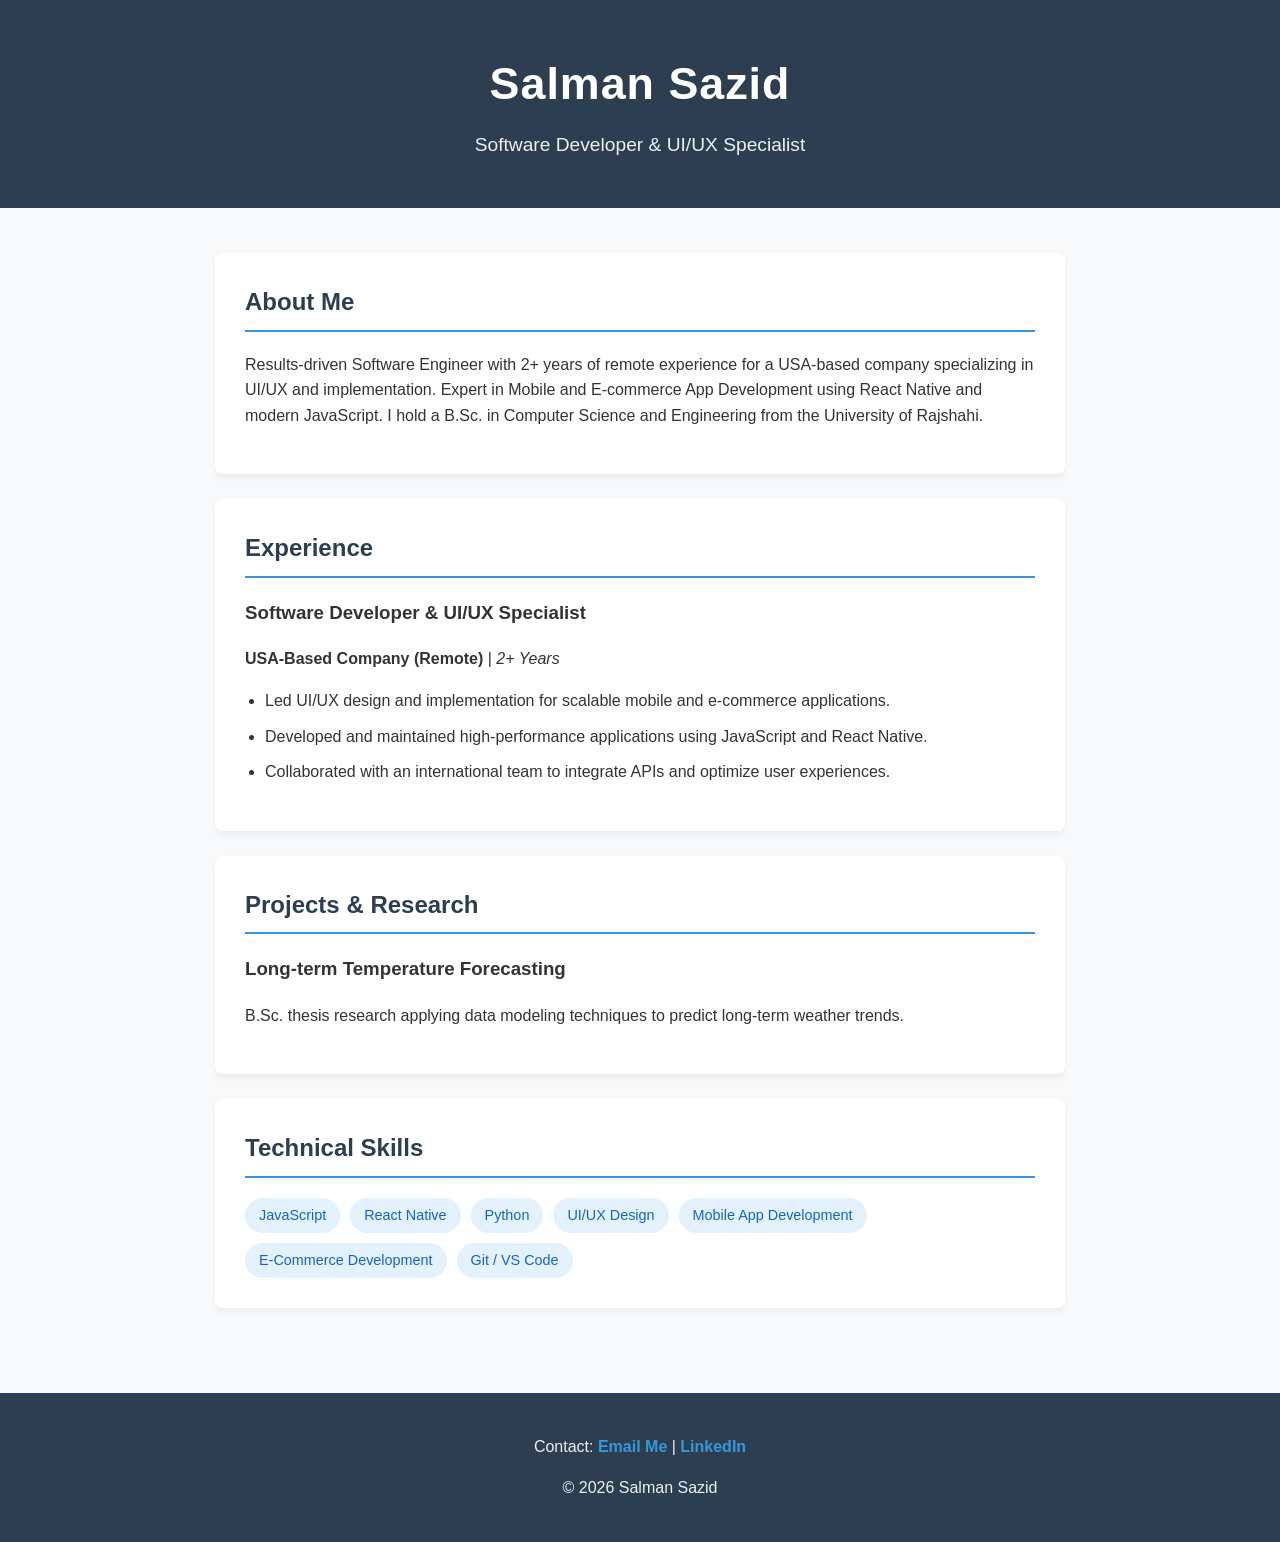
==== index.html @ 318cf379 "Create portfolio webpage for Salman Sazid This file serves as a portfolio webpage for Salman Sazid, " ====
<!DOCTYPE html>
<html lang="en">
<head>
    <meta charset="UTF-8">
    <meta name="viewport" content="width=device-width, initial-scale=1.0">
    <title>Salman Sazid | Portfolio</title>
    <style>
        body { font-family: 'Segoe UI', Tahoma, Geneva, Verdana, sans-serif; line-height: 1.6; margin: 0; padding: 0; color: #333; background-color: #f8f9fa; }
        header { background: #2c3e50; color: #ffffff; padding: 3rem 1rem; text-align: center; }
        header h1 { margin: 0; font-size: 2.8rem; letter-spacing: 1px; }
        header p { margin: 10px 0 0; font-size: 1.2rem; font-weight: 300; color: #ecf0f1; }
        .container { max-width: 850px; margin: auto; padding: 20px; }
        section { background: #ffffff; margin: 25px 0; padding: 30px; border-radius: 8px; box-shadow: 0 4px 6px rgba(0,0,0,0.05); }
        h2 { border-bottom: 2px solid #3498db; padding-bottom: 8px; color: #2c3e50; font-size: 1.5rem; margin-top: 0; }
        .skills { display: flex; flex-wrap: wrap; gap: 10px; margin-top: 15px; }
        .skill-tag { background: #e3f2fd; color: #1565c0; padding: 6px 14px; border-radius: 20px; font-size: 0.9rem; font-weight: 500; }
        ul { padding-left: 20px; }
        li { margin-bottom: 10px; }
        footer { text-align: center; padding: 25px; background: #2c3e50; color: #ecf0f1; margin-top: 40px; }
        a { color: #3498db; text-decoration: none; font-weight: bold; }
        a:hover { text-decoration: underline; }
    </style>
</head>
<body>
    <header>
        <h1>Salman Sazid</h1>
        <p>Software Developer & UI/UX Specialist</p>
    </header>

    <div class="container">
        <section id="about">
            <h2>About Me</h2>
            <p>Results-driven Software Engineer with 2+ years of remote experience for a USA-based company specializing in UI/UX and implementation. Expert in Mobile and E-commerce App Development using React Native and modern JavaScript. I hold a B.Sc. in Computer Science and Engineering from the University of Rajshahi.</p>
        </section>

        <section id="experience">
            <h2>Experience</h2>
            <h3>Software Developer & UI/UX Specialist</h3>
            <p><strong>USA-Based Company (Remote)</strong> | <em>2+ Years</em></p>
            <ul>
                <li>Led UI/UX design and implementation for scalable mobile and e-commerce applications.</li>
                <li>Developed and maintained high-performance applications using JavaScript and React Native.</li>
                <li>Collaborated with an international team to integrate APIs and optimize user experiences.</li>
            </ul>
        </section>

        <section id="projects">
            <h2>Projects & Research</h2>
            <h3>Long-term Temperature Forecasting</h3>
            <p>B.Sc. thesis research applying data modeling techniques to predict long-term weather trends.</p>
        </section>

        <section id="skills">
            <h2>Technical Skills</h2>
            <div class="skills">
                <span class="skill-tag">JavaScript</span>
                <span class="skill-tag">React Native</span>
                <span class="skill-tag">Python</span>
                <span class="skill-tag">UI/UX Design</span>
                <span class="skill-tag">Mobile App Development</span>
                <span class="skill-tag">E-Commerce Development</span>
                <span class="skill-tag">Git / VS Code</span>
            </div>
        </section>
    </div>

    <footer>
        <p>Contact: <a href="mailto:your.email@example.com" style="color: #3498db;">Email Me</a> | <a href="YOUR_LINKEDIN_URL" target="_blank" style="color: #3498db;">LinkedIn</a></p>
        <p>&copy; 2026 Salman Sazid</p>
    </footer>
</body>
</html>
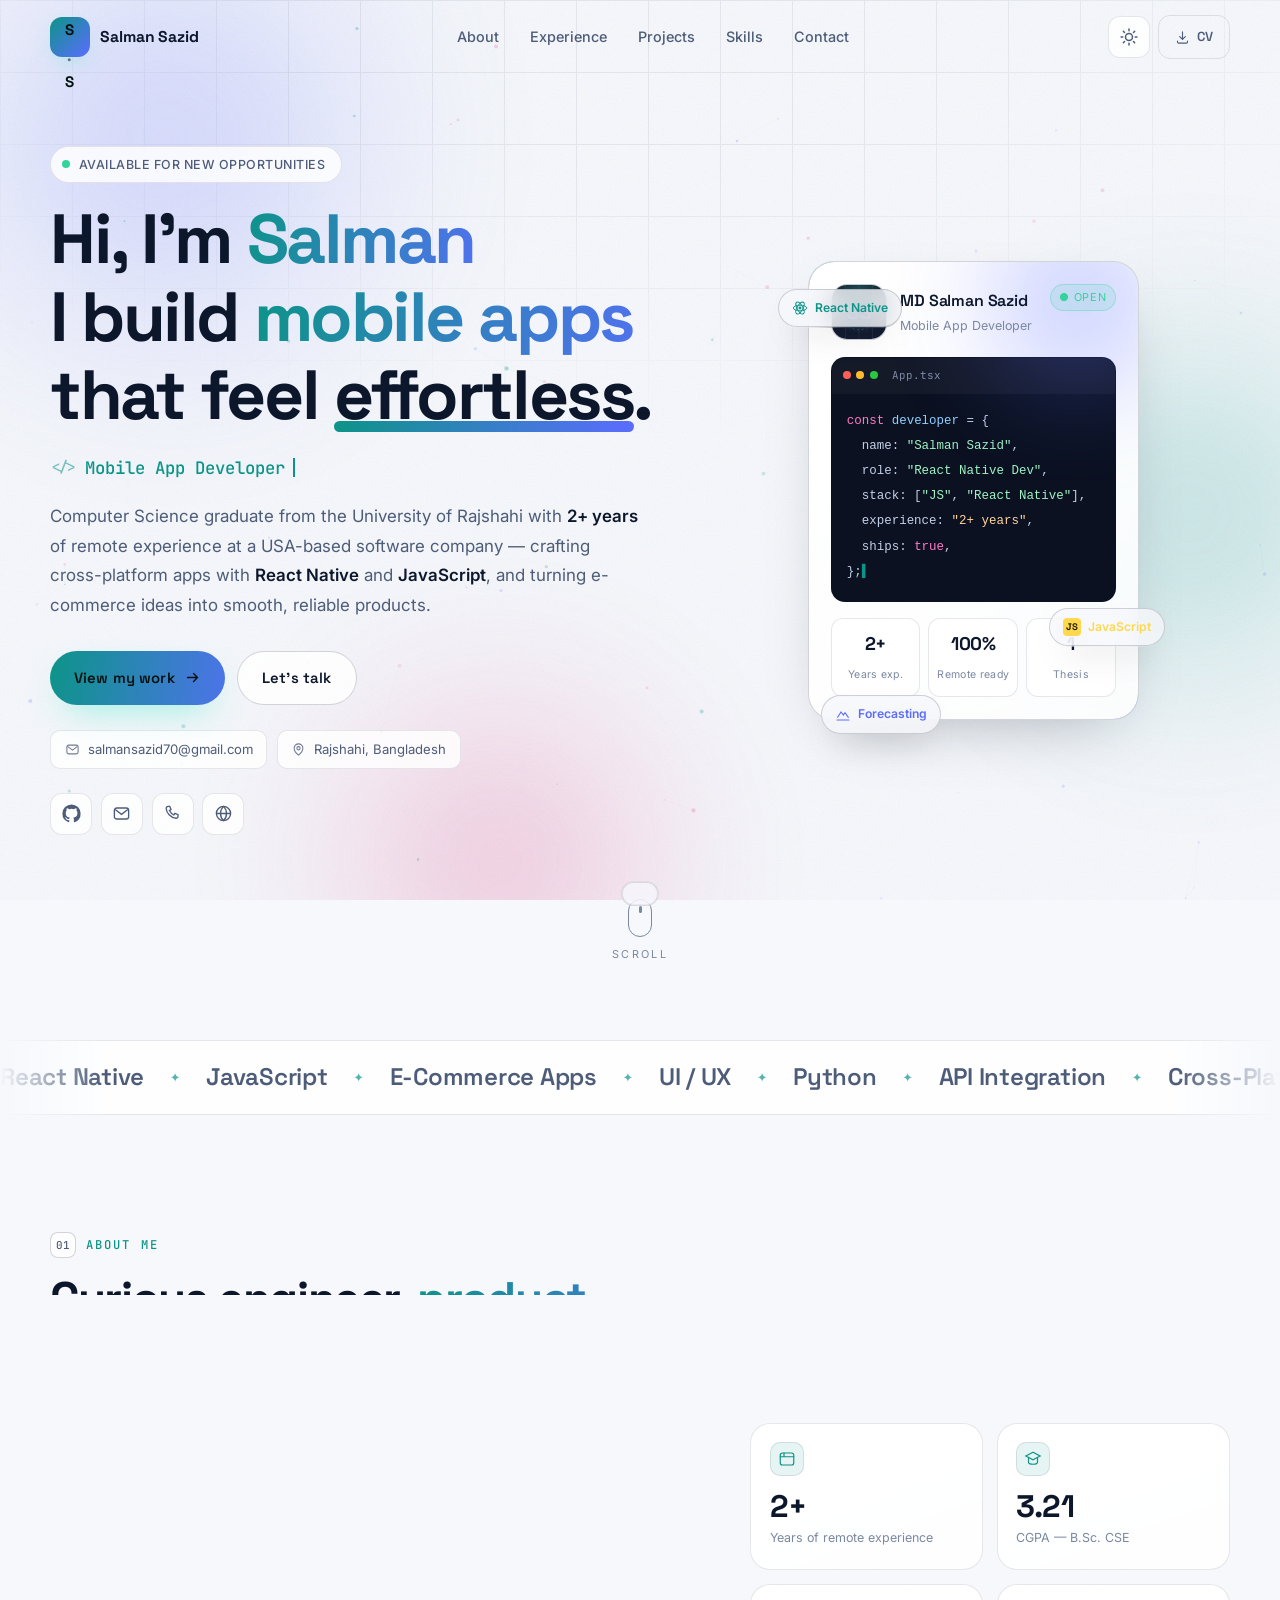
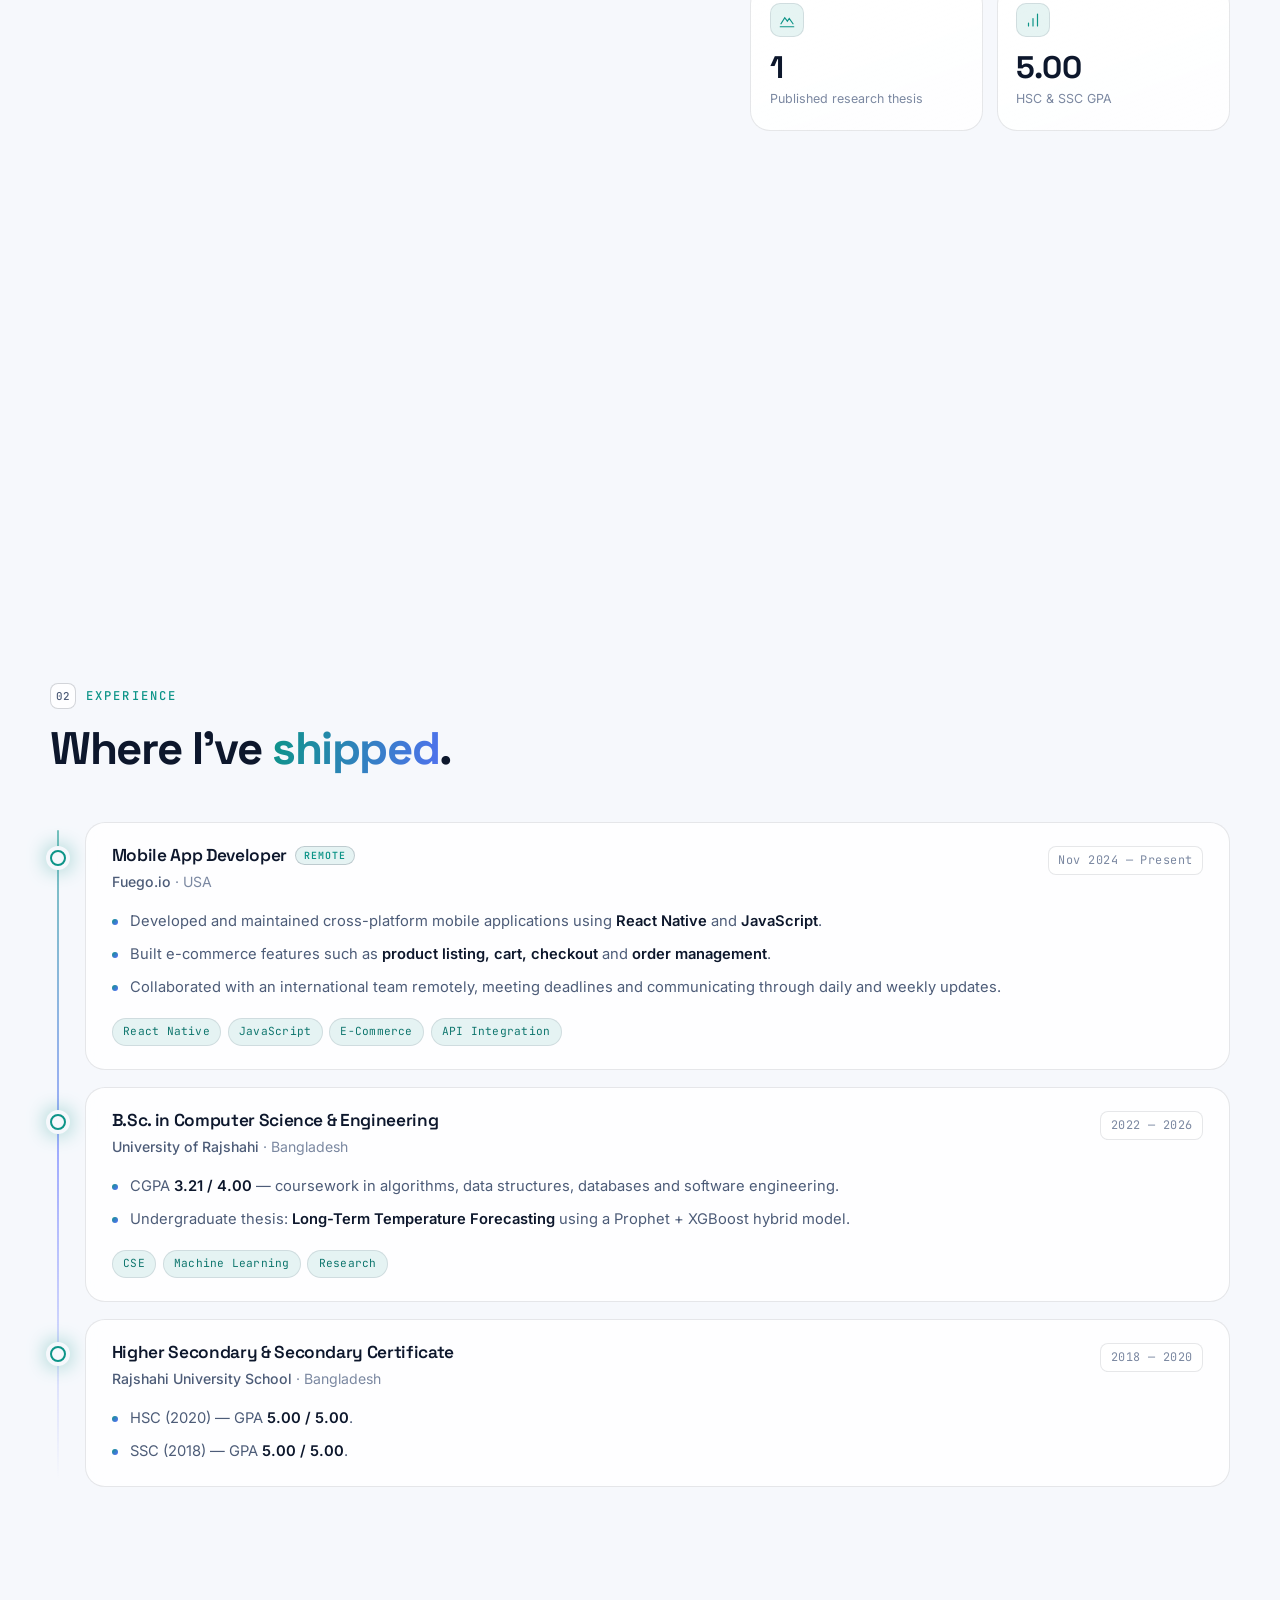
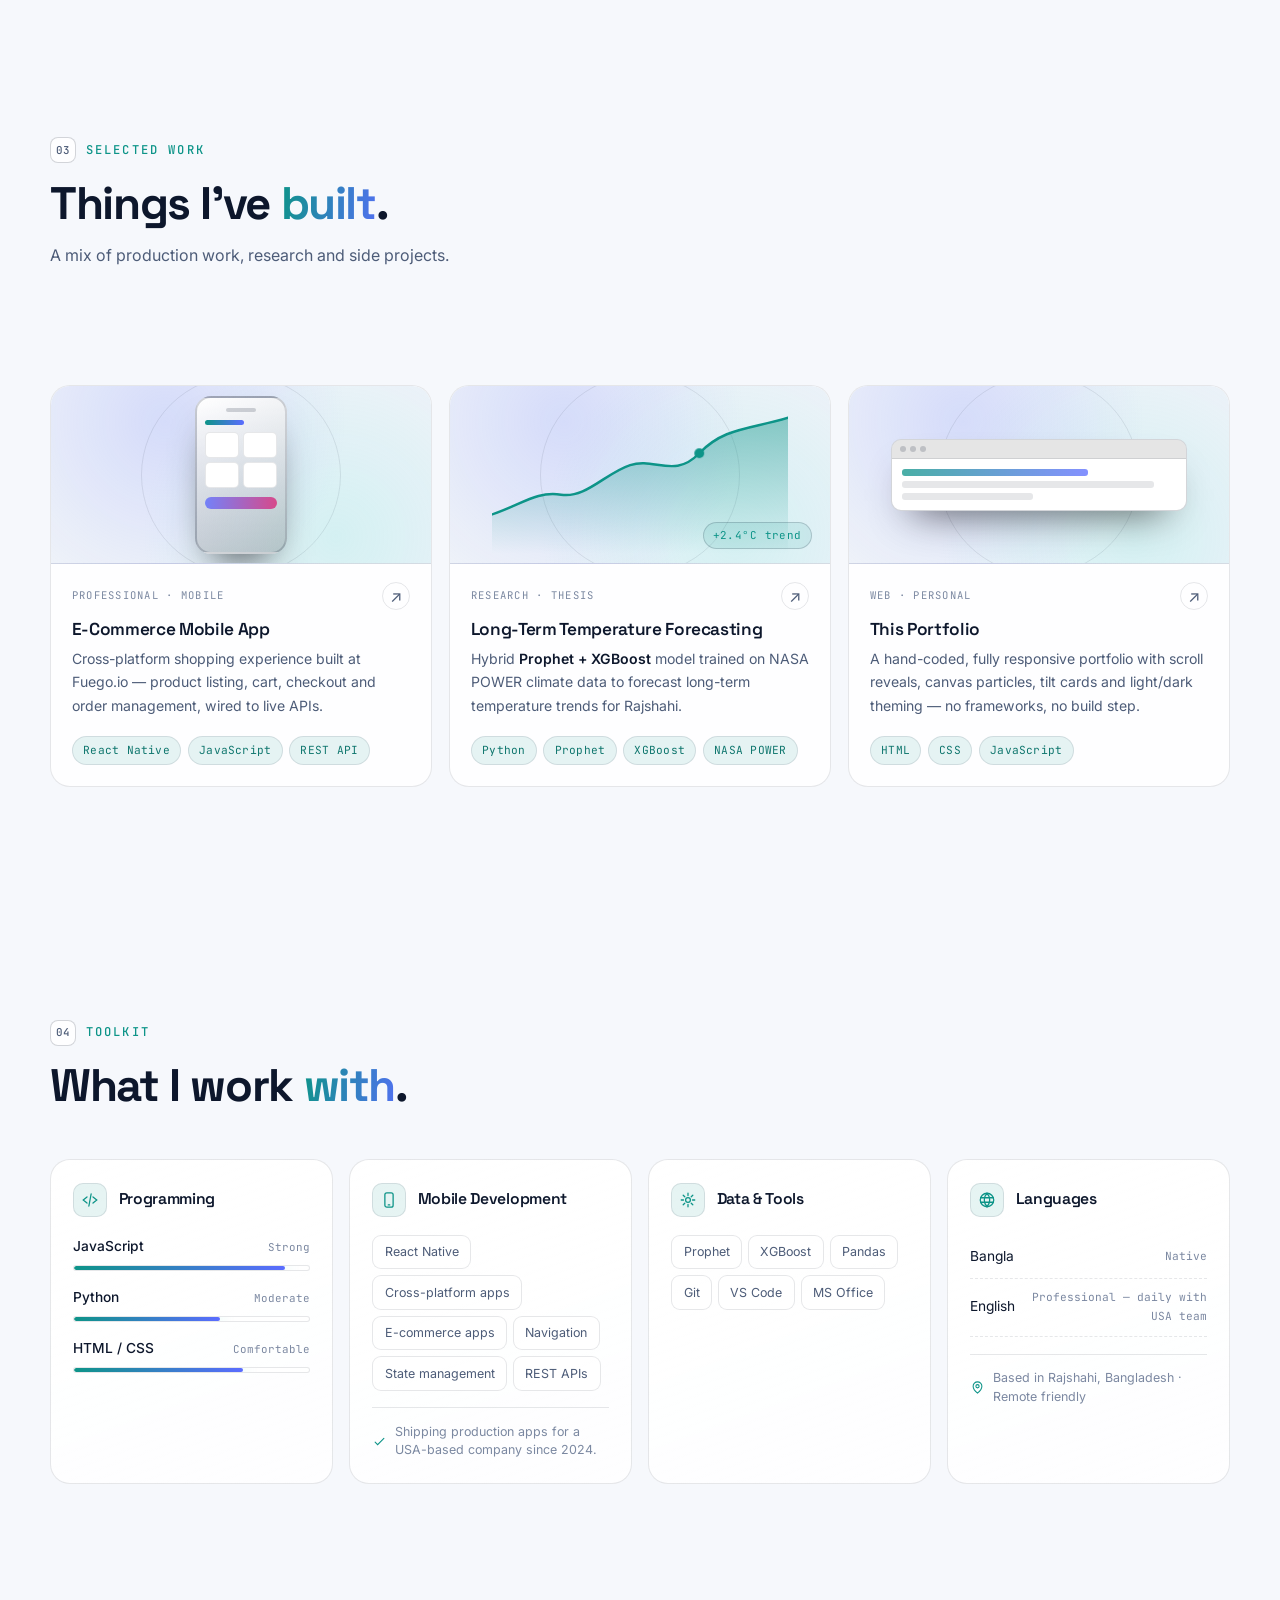
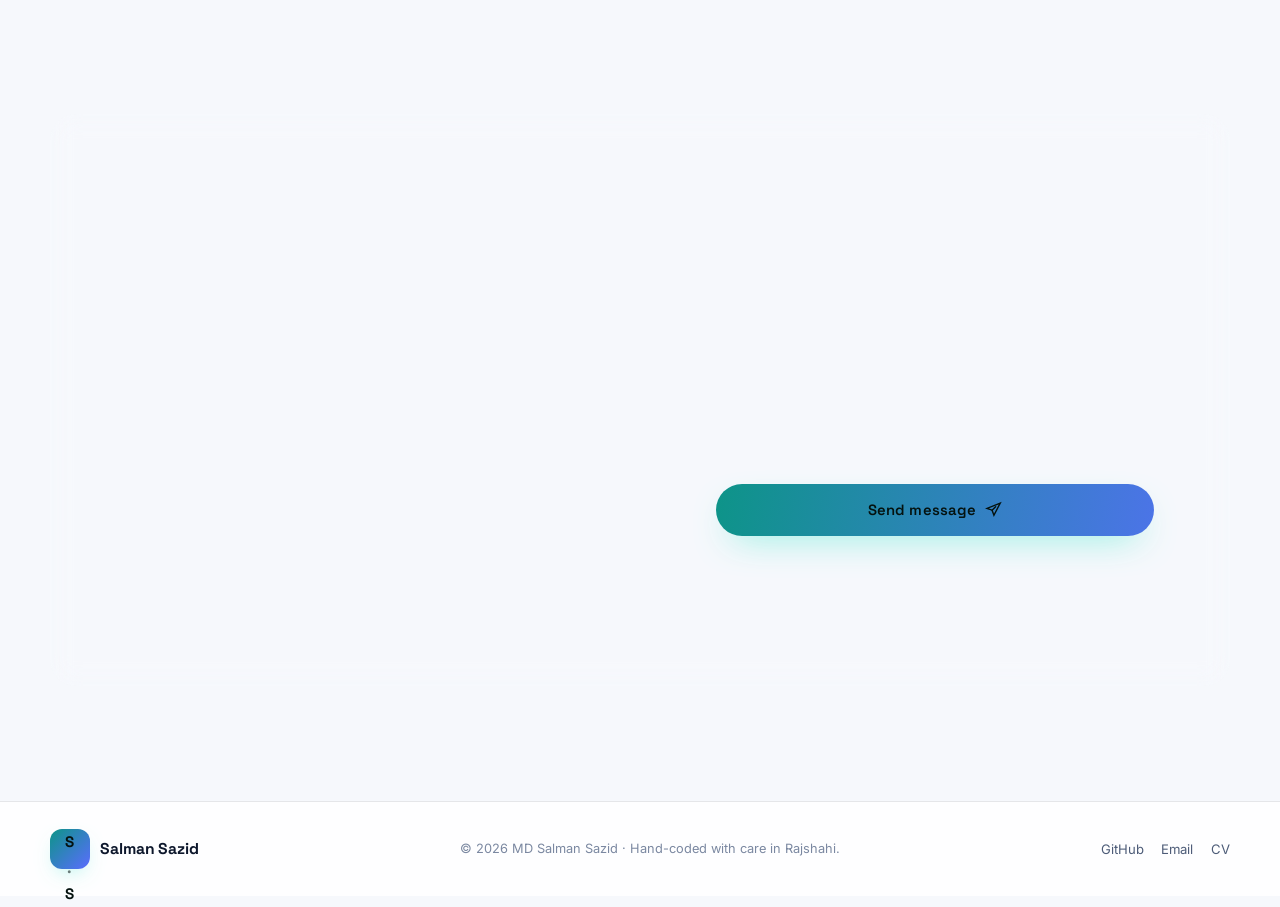
==== commit a9e52ba2: "Rebuild portfolio: modern animated responsive site from CV - Single-page design with hero, about, ex" ====
--- a/index.html
+++ b/index.html
@@ -1,72 +1,626 @@
 <!DOCTYPE html>
-<html lang="en">
+<html lang="en" data-theme="dark">
 <head>
-    <meta charset="UTF-8">
-    <meta name="viewport" content="width=device-width, initial-scale=1.0">
-    <title>Salman Sazid | Portfolio</title>
-    <style>
-        body { font-family: 'Segoe UI', Tahoma, Geneva, Verdana, sans-serif; line-height: 1.6; margin: 0; padding: 0; color: #333; background-color: #f8f9fa; }
-        header { background: #2c3e50; color: #ffffff; padding: 3rem 1rem; text-align: center; }
-        header h1 { margin: 0; font-size: 2.8rem; letter-spacing: 1px; }
-        header p { margin: 10px 0 0; font-size: 1.2rem; font-weight: 300; color: #ecf0f1; }
-        .container { max-width: 850px; margin: auto; padding: 20px; }
-        section { background: #ffffff; margin: 25px 0; padding: 30px; border-radius: 8px; box-shadow: 0 4px 6px rgba(0,0,0,0.05); }
-        h2 { border-bottom: 2px solid #3498db; padding-bottom: 8px; color: #2c3e50; font-size: 1.5rem; margin-top: 0; }
-        .skills { display: flex; flex-wrap: wrap; gap: 10px; margin-top: 15px; }
-        .skill-tag { background: #e3f2fd; color: #1565c0; padding: 6px 14px; border-radius: 20px; font-size: 0.9rem; font-weight: 500; }
-        ul { padding-left: 20px; }
-        li { margin-bottom: 10px; }
-        footer { text-align: center; padding: 25px; background: #2c3e50; color: #ecf0f1; margin-top: 40px; }
-        a { color: #3498db; text-decoration: none; font-weight: bold; }
-        a:hover { text-decoration: underline; }
-    </style>
+<meta charset="UTF-8" />
+<meta name="viewport" content="width=device-width, initial-scale=1.0" />
+<title>MD Salman Sazid — Mobile App Developer</title>
+<meta name="description" content="Portfolio of MD Salman Sazid — Mobile App Developer specialising in React Native, JavaScript and e-commerce apps. B.Sc. CSE, University of Rajshahi." />
+<meta name="author" content="MD Salman Sazid" />
+<meta name="theme-color" content="#070b14" />
+<meta property="og:title" content="MD Salman Sazid — Mobile App Developer" />
+<meta property="og:description" content="React Native · JavaScript · E-commerce apps. 2+ years building cross-platform mobile experiences." />
+<meta property="og:type" content="website" />
+<meta name="robots" content="index, follow" />
+<link rel="canonical" href="https://salman-sazid-007.github.io/portfolio/" />
+<link rel="icon" href="data:image/svg+xml,%3Csvg xmlns='http://www.w3.org/2000/svg' viewBox='0 0 100 100'%3E%3Crect width='100' height='100' rx='24' fill='%230b1120'/%3E%3Ctext x='50' y='68' font-family='Arial,sans-serif' font-size='52' font-weight='bold' fill='%236ee7ff' text-anchor='middle'%3ES%3C/text%3E%3C/svg%3E" />
+<link rel="preconnect" href="https://fonts.googleapis.com" />
+<link rel="preconnect" href="https://fonts.gstatic.com" crossorigin />
+<link href="https://fonts.googleapis.com/css2?family=Space+Grotesk:wght@400;500;600;700&family=Inter:wght@300;400;500;600&family=JetBrains+Mono:wght@400;500&display=swap" rel="stylesheet" />
+<link rel="stylesheet" href="assets/css/style.css" />
 </head>
 <body>
-    <header>
-        <h1>Salman Sazid</h1>
-        <p>Software Developer & UI/UX Specialist</p>
-    </header>
-
-    <div class="container">
-        <section id="about">
-            <h2>About Me</h2>
-            <p>Results-driven Software Engineer with 2+ years of remote experience for a USA-based company specializing in UI/UX and implementation. Expert in Mobile and E-commerce App Development using React Native and modern JavaScript. I hold a B.Sc. in Computer Science and Engineering from the University of Rajshahi.</p>
-        </section>
-
-        <section id="experience">
-            <h2>Experience</h2>
-            <h3>Software Developer & UI/UX Specialist</h3>
-            <p><strong>USA-Based Company (Remote)</strong> | <em>2+ Years</em></p>
-            <ul>
-                <li>Led UI/UX design and implementation for scalable mobile and e-commerce applications.</li>
-                <li>Developed and maintained high-performance applications using JavaScript and React Native.</li>
-                <li>Collaborated with an international team to integrate APIs and optimize user experiences.</li>
-            </ul>
-        </section>
-
-        <section id="projects">
-            <h2>Projects & Research</h2>
-            <h3>Long-term Temperature Forecasting</h3>
-            <p>B.Sc. thesis research applying data modeling techniques to predict long-term weather trends.</p>
-        </section>
-
-        <section id="skills">
-            <h2>Technical Skills</h2>
-            <div class="skills">
-                <span class="skill-tag">JavaScript</span>
-                <span class="skill-tag">React Native</span>
-                <span class="skill-tag">Python</span>
-                <span class="skill-tag">UI/UX Design</span>
-                <span class="skill-tag">Mobile App Development</span>
-                <span class="skill-tag">E-Commerce Development</span>
-                <span class="skill-tag">Git / VS Code</span>
+
+<!-- ===== Preloader ===== -->
+<div class="preloader" id="preloader">
+  <div class="preloader-inner">
+    <div class="preloader-mark">SS</div>
+    <div class="preloader-bar"><span></span></div>
+    <p class="preloader-text">Loading experience…</p>
+  </div>
+</div>
+
+<!-- ===== Ambient background ===== -->
+<div class="bg-layer" aria-hidden="true">
+  <div class="orb orb-1"></div>
+  <div class="orb orb-2"></div>
+  <div class="orb orb-3"></div>
+  <div class="grid-lines"></div>
+  <canvas id="particles"></canvas>
+  <div class="grain"></div>
+</div>
+
+<div class="cursor-dot" id="cursorDot" aria-hidden="true"></div>
+<div class="cursor-ring" id="cursorRing" aria-hidden="true"></div>
+<div class="scroll-progress" id="scrollProgress" aria-hidden="true"></div>
+
+<!-- ===== Navigation ===== -->
+<header class="nav-wrap">
+  <nav class="nav container" aria-label="Main navigation">
+    <a href="#home" class="brand" aria-label="Salman Sazid home">
+      <span class="brand-mark">S<span>.</span>S</span>
+      <span class="brand-text">Salman&nbsp;Sazid</span>
+    </a>
+
+    <ul class="nav-links" id="navLinks">
+      <li><a href="#about" class="nav-link">About</a></li>
+      <li><a href="#experience" class="nav-link">Experience</a></li>
+      <li><a href="#projects" class="nav-link">Projects</a></li>
+      <li><a href="#skills" class="nav-link">Skills</a></li>
+      <li><a href="#contact" class="nav-link">Contact</a></li>
+    </ul>
+
+    <div class="nav-actions">
+      <button class="icon-btn" id="themeToggle" aria-label="Toggle colour theme" title="Toggle theme">
+        <svg class="ico-sun" viewBox="0 0 24 24" fill="none" stroke="currentColor" stroke-width="1.8" stroke-linecap="round"><circle cx="12" cy="12" r="4.2"/><path d="M12 2.5v2M12 19.5v2M2.5 12h2M19.5 12h2M5.2 5.2l1.4 1.4M17.4 17.4l1.4 1.4M18.8 5.2l-1.4 1.4M6.6 17.4l-1.4 1.4"/></svg>
+        <svg class="ico-moon" viewBox="0 0 24 24" fill="none" stroke="currentColor" stroke-width="1.8" stroke-linecap="round"><path d="M20.5 14.6A8.6 8.6 0 1 1 9.4 3.5a7 7 0 0 0 11.1 11.1Z"/></svg>
+      </button>
+      <a href="assets/files/Md-Salman-Sazid-CV.pdf" class="btn btn-ghost btn-cv" download>
+        <svg viewBox="0 0 24 24" fill="none" stroke="currentColor" stroke-width="1.8" stroke-linecap="round"><path d="M12 3v12m0 0 4.5-4.5M12 15l-4.5-4.5M4 17.5V19a2 2 0 0 0 2 2h12a2 2 0 0 0 2-2v-1.5"/></svg>
+        CV
+      </a>
+      <button class="burger" id="burger" aria-label="Open menu" aria-expanded="false" aria-controls="navLinks">
+        <span></span><span></span><span></span>
+      </button>
+    </div>
+  </nav>
+</header>
+
+<main>
+<!-- ===== Hero ===== -->
+<section class="hero section" id="home">
+  <div class="container hero-grid">
+    <div class="hero-copy">
+      <p class="pill" data-reveal>
+        <span class="pulse-dot"></span> Available for new opportunities
+      </p>
+
+      <h1 class="hero-title" data-reveal data-delay="60">
+        <span class="line">Hi, I'm <span class="grad-text">Salman</span></span>
+        <span class="line">I build <span class="grad-text">mobile apps</span></span>
+        <span class="line">that feel <span class="underline-swipe">effortless</span>.</span>
+      </h1>
+
+      <p class="hero-role" data-reveal data-delay="120">
+        <span class="mono">&lt;/&gt;</span>
+        <span id="typewriter" class="type-text" aria-live="polite"></span><span class="caret" aria-hidden="true"></span>
+      </p>
+
+      <p class="hero-desc" data-reveal data-delay="180">
+        Computer Science graduate from the University of Rajshahi with <strong>2+ years</strong> of remote
+        experience at a USA-based software company — crafting cross-platform apps with
+        <strong>React Native</strong> and <strong>JavaScript</strong>, and turning e-commerce ideas into
+        smooth, reliable products.
+      </p>
+
+      <div class="hero-cta" data-reveal data-delay="240">
+        <a href="#projects" class="btn btn-primary magnetic">
+          View my work
+          <svg viewBox="0 0 24 24" fill="none" stroke="currentColor" stroke-width="2" stroke-linecap="round"><path d="M5 12h14m-5.5-5.5L19 12l-5.5 5.5"/></svg>
+        </a>
+        <a href="#contact" class="btn btn-outline magnetic">Let's talk</a>
+      </div>
+
+      <div class="hero-meta" data-reveal data-delay="300">
+        <button class="meta-chip copy-mail" data-mail="salmansazid70@gmail.com" title="Click to copy email">
+          <svg viewBox="0 0 24 24" fill="none" stroke="currentColor" stroke-width="1.7"><rect x="3" y="5" width="18" height="14" rx="3"/><path d="m4 7 8 6 8-6"/></svg>
+          <span>salmansazid70@gmail.com</span>
+        </button>
+        <span class="meta-chip">
+          <svg viewBox="0 0 24 24" fill="none" stroke="currentColor" stroke-width="1.7"><path d="M12 21s7-5.6 7-11a7 7 0 1 0-14 0c0 5.4 7 11 7 11Z"/><circle cx="12" cy="10" r="2.6"/></svg>
+          <span>Rajshahi, Bangladesh</span>
+        </span>
+      </div>
+
+      <div class="socials" data-reveal data-delay="360">
+        <a href="https://github.com/Salman-Sazid-007" target="_blank" rel="noopener" aria-label="GitHub" class="social-btn">
+          <svg viewBox="0 0 24 24" fill="currentColor"><path d="M12 .5A11.5 11.5 0 0 0 .5 12a11.5 11.5 0 0 0 7.86 10.92c.58.1.79-.25.79-.56v-2c-3.2.7-3.88-1.37-3.88-1.37-.53-1.34-1.3-1.7-1.3-1.7-1.06-.72.08-.71.08-.71 1.17.09 1.79 1.2 1.79 1.2 1.04 1.79 2.73 1.27 3.4.97.1-.76.4-1.28.74-1.57-2.56-.29-5.25-1.28-5.25-5.72 0-1.27.45-2.3 1.19-3.11-.12-.29-.52-1.47.11-3.06 0 0 .97-.31 3.18 1.19a11 11 0 0 1 5.79 0c2.2-1.5 3.17-1.19 3.17-1.19.63 1.59.24 2.77.12 3.06.74.81 1.19 1.84 1.19 3.11 0 4.45-2.7 5.43-5.27 5.71.42.36.78 1.07.78 2.16v3.2c0 .31.21.67.8.56A11.5 11.5 0 0 0 23.5 12A11.5 11.5 0 0 0 12 .5Z"/></svg>
+        </a>
+        <a href="mailto:salmansazid70@gmail.com" aria-label="Email" class="social-btn">
+          <svg viewBox="0 0 24 24" fill="none" stroke="currentColor" stroke-width="1.7"><rect x="3" y="5" width="18" height="14" rx="3"/><path d="m4 7 8 6 8-6"/></svg>
+        </a>
+        <a href="tel:+8801727809737" aria-label="Phone" class="social-btn">
+          <svg viewBox="0 0 24 24" fill="none" stroke="currentColor" stroke-width="1.7" stroke-linecap="round"><path d="M6.5 3h2l1.6 4-2 1.3a12.5 12.5 0 0 0 5.6 5.6l1.3-2 4 1.6v2A2.5 2.5 0 0 1 16.4 18C10.1 17.5 4.5 11.9 4 5.6A2.5 2.5 0 0 1 6.5 3Z"/></svg>
+        </a>
+        <a href="https://salman-sazid-007.github.io" target="_blank" rel="noopener" aria-label="Website" class="social-btn">
+          <svg viewBox="0 0 24 24" fill="none" stroke="currentColor" stroke-width="1.7"><circle cx="12" cy="12" r="9"/><path d="M3 12h18M12 3c2.5 2.4 3.8 5.4 3.8 9S14.5 18.6 12 21c-2.5-2.4-3.8-5.4-3.8-9S9.5 5.4 12 3Z"/></svg>
+        </a>
+      </div>
+    </div>
+
+    <!-- Portrait / phone showcase -->
+    <div class="hero-visual" data-reveal data-delay="200">
+      <div class="tilt" id="heroTilt">
+        <div class="portrait-card">
+          <div class="portrait-glow"></div>
+          <div class="portrait-head">
+            <img src="assets/img/profile.svg" alt="MD Salman Sazid" class="avatar" width="96" height="96" />
+            <div>
+              <p class="portrait-name">MD Salman Sazid</p>
+              <p class="portrait-sub">Mobile App Developer</p>
             </div>
-        </section>
-    </div>
-
-    <footer>
-        <p>Contact: <a href="mailto:your.email@example.com" style="color: #3498db;">Email Me</a> | <a href="YOUR_LINKEDIN_URL" target="_blank" style="color: #3498db;">LinkedIn</a></p>
-        <p>&copy; 2026 Salman Sazid</p>
-    </footer>
+            <span class="live-badge">● Open</span>
+          </div>
+
+          <div class="code-window">
+            <div class="code-bar">
+              <span class="dot red"></span><span class="dot yellow"></span><span class="dot green"></span>
+              <span class="code-title">App.tsx</span>
+            </div>
+            <pre class="code-body" aria-label="Code sample"><code><span class="c-key">const</span> <span class="c-var">developer</span> = {
+  name: <span class="c-str">"Salman Sazid"</span>,
+  role: <span class="c-str">"React Native Dev"</span>,
+  stack: [<span class="c-str">"JS"</span>, <span class="c-str">"React Native"</span>],
+  experience: <span class="c-num">"2+ years"</span>,
+  ships: <span class="c-key">true</span>,
+};<span class="c-cursor">▍</span></code></pre>
+          </div>
+
+          <div class="portrait-stats">
+            <div class="mini-stat"><b data-count="2" data-suffix="+">0</b><span>Years exp.</span></div>
+            <div class="mini-stat"><b data-count="100" data-suffix="%">0</b><span>Remote ready</span></div>
+            <div class="mini-stat"><b data-count="1" data-suffix="">0</b><span>Thesis</span></div>
+          </div>
+        </div>
+
+        <div class="float-chip chip-react">
+          <svg viewBox="0 0 24 24" fill="none" stroke="currentColor" stroke-width="1.4"><circle cx="12" cy="12" r="2.2" fill="currentColor" stroke="none"/><ellipse cx="12" cy="12" rx="10" ry="4.2"/><ellipse cx="12" cy="12" rx="10" ry="4.2" transform="rotate(60 12 12)"/><ellipse cx="12" cy="12" rx="10" ry="4.2" transform="rotate(120 12 12)"/></svg>
+          React Native
+        </div>
+        <div class="float-chip chip-js">
+          <span class="js-badge">JS</span> JavaScript
+        </div>
+        <div class="float-chip chip-ai">
+          <svg viewBox="0 0 24 24" fill="none" stroke="currentColor" stroke-width="1.6" stroke-linecap="round"><path d="M4 17 9 9l3.5 4.5L15 10l5 7"/><path d="M3 21h18"/></svg>
+          Forecasting
+        </div>
+      </div>
+    </div>
+  </div>
+
+  <a href="#about" class="scroll-cue" aria-label="Scroll to about">
+    <span class="mouse"><span class="wheel"></span></span>
+    <span class="scroll-cue-text">scroll</span>
+  </a>
+</section>
+
+<!-- ===== Marquee ===== -->
+<div class="marquee" aria-hidden="true">
+  <div class="marquee-track">
+    <span>React Native</span><i>✦</i><span>JavaScript</span><i>✦</i><span>E-Commerce Apps</span><i>✦</i><span>UI / UX</span><i>✦</i><span>Python</span><i>✦</i><span>API Integration</span><i>✦</i><span>Cross-Platform</span><i>✦</i>
+    <span>React Native</span><i>✦</i><span>JavaScript</span><i>✦</i><span>E-Commerce Apps</span><i>✦</i><span>UI / UX</span><i>✦</i><span>Python</span><i>✦</i><span>API Integration</span><i>✦</i><span>Cross-Platform</span><i>✦</i>
+  </div>
+</div>
+
+<!-- ===== About ===== -->
+<section class="section" id="about">
+  <div class="container">
+    <div class="section-head">
+      <p class="eyebrow" data-reveal><span>01</span> About me</p>
+      <h2 class="section-title" data-reveal>Curious engineer, <span class="grad-text">product thinker</span>.</h2>
+    </div>
+
+    <div class="about-grid">
+      <div class="about-text" data-reveal>
+        <p>
+          I'm a Computer Science &amp; Engineering graduate from the
+          <strong>University of Rajshahi</strong>, currently working remotely as a
+          <strong>Mobile App Developer at Fuego.io</strong>, USA. For the past two years I've been
+          shipping cross-platform applications used by real customers — from the first wireframe
+          to the store release.
+        </p>
+        <p>
+          My sweet spot is <strong>e-commerce</strong>: product listings, carts, checkout flows and
+          order management that stay fast and predictable under real-world conditions. I care about
+          the small details — loading states, empty states, and interfaces that never make a user stop
+          and think.
+        </p>
+        <p>
+          Outside of work I research climate modelling, where I combined <strong>Prophet</strong> and
+          <strong>XGBoost</strong> on NASA POWER data to forecast long-term temperature trends for my
+          undergraduate thesis. I'm currently looking for a software engineering role where I can keep
+          building user-friendly products and grow with the team.
+        </p>
+
+        <div class="info-grid">
+          <div class="info-item"><span>Name</span><b>MD Salman Sazid</b></div>
+          <div class="info-item"><span>Role</span><b>Mobile App Developer</b></div>
+          <div class="info-item"><span>Location</span><b>Rajshahi, Bangladesh</b></div>
+          <div class="info-item"><span>Languages</span><b>Bangla · English</b></div>
+          <div class="info-item"><span>Email</span><b><a href="mailto:salmansazid70@gmail.com">salmansazid70@gmail.com</a></b></div>
+          <div class="info-item"><span>Status</span><b class="ok">Open to work</b></div>
+        </div>
+      </div>
+
+      <div class="about-cards" data-reveal data-delay="120">
+        <article class="stat-card">
+          <div class="stat-icon">
+            <svg viewBox="0 0 24 24" fill="none" stroke="currentColor" stroke-width="1.6" stroke-linecap="round"><rect x="3" y="4" width="18" height="16" rx="3"/><path d="M3 9h18M8 4v5"/></svg>
+          </div>
+          <b class="stat-num" data-count="2" data-suffix="+">0</b>
+          <span>Years of remote experience</span>
+        </article>
+        <article class="stat-card">
+          <div class="stat-icon">
+            <svg viewBox="0 0 24 24" fill="none" stroke="currentColor" stroke-width="1.6" stroke-linecap="round"><path d="M12 3 2.5 8 12 13l9.5-5L12 3Z"/><path d="M6 10.5V16c0 1.7 2.7 3 6 3s6-1.3 6-3v-5.5"/></svg>
+          </div>
+          <b class="stat-num" data-count="3.21" data-decimals="2" data-suffix="">0</b>
+          <span>CGPA — B.Sc. CSE</span>
+        </article>
+        <article class="stat-card">
+          <div class="stat-icon">
+            <svg viewBox="0 0 24 24" fill="none" stroke="currentColor" stroke-width="1.6" stroke-linecap="round"><path d="M4 17 9 9l3.5 4.5L15 10l5 7"/><path d="M3 21h18"/></svg>
+          </div>
+          <b class="stat-num" data-count="1" data-suffix="">0</b>
+          <span>Published research thesis</span>
+        </article>
+        <article class="stat-card">
+          <div class="stat-icon">
+            <svg viewBox="0 0 24 24" fill="none" stroke="currentColor" stroke-width="1.6" stroke-linecap="round"><path d="M12 20V10M18 20V4M6 20v-4"/></svg>
+          </div>
+          <b class="stat-num" data-count="5" data-suffix=".00">0</b>
+          <span>HSC &amp; SSC GPA</span>
+        </article>
+      </div>
+    </div>
+  </div>
+</section>
+
+<!-- ===== Experience ===== -->
+<section class="section" id="experience">
+  <div class="container">
+    <div class="section-head">
+      <p class="eyebrow" data-reveal><span>02</span> Experience</p>
+      <h2 class="section-title" data-reveal>Where I've <span class="grad-text">shipped</span>.</h2>
+    </div>
+
+    <div class="timeline">
+      <div class="timeline-line" aria-hidden="true"></div>
+
+      <article class="timeline-item" data-reveal>
+        <div class="timeline-dot"></div>
+        <div class="tl-card">
+          <div class="tl-top">
+            <div>
+              <h3>Mobile App Developer <span class="badge-remote">Remote</span></h3>
+              <p class="company">Fuego.io <span>· USA</span></p>
+            </div>
+            <p class="period">Nov 2024 — Present</p>
+          </div>
+          <ul class="bullets">
+            <li>Developed and maintained cross-platform mobile applications using <strong>React Native</strong> and <strong>JavaScript</strong>.</li>
+            <li>Built e-commerce features such as <strong>product listing, cart, checkout</strong> and <strong>order management</strong>.</li>
+            <li>Collaborated with an international team remotely, meeting deadlines and communicating through daily and weekly updates.</li>
+          </ul>
+          <div class="tag-row">
+            <span class="tag">React Native</span><span class="tag">JavaScript</span><span class="tag">E-Commerce</span><span class="tag">API Integration</span>
+          </div>
+        </div>
+      </article>
+
+      <article class="timeline-item" data-reveal data-delay="100">
+        <div class="timeline-dot"></div>
+        <div class="tl-card">
+          <div class="tl-top">
+            <div>
+              <h3>B.Sc. in Computer Science &amp; Engineering</h3>
+              <p class="company">University of Rajshahi <span>· Bangladesh</span></p>
+            </div>
+            <p class="period">2022 — 2026</p>
+          </div>
+          <ul class="bullets">
+            <li>CGPA <strong>3.21 / 4.00</strong> — coursework in algorithms, data structures, databases and software engineering.</li>
+            <li>Undergraduate thesis: <strong>Long-Term Temperature Forecasting</strong> using a Prophet + XGBoost hybrid model.</li>
+          </ul>
+          <div class="tag-row">
+            <span class="tag">CSE</span><span class="tag">Machine Learning</span><span class="tag">Research</span>
+          </div>
+        </div>
+      </article>
+
+      <article class="timeline-item" data-reveal data-delay="200">
+        <div class="timeline-dot"></div>
+        <div class="tl-card">
+          <div class="tl-top">
+            <div>
+              <h3>Higher Secondary &amp; Secondary Certificate</h3>
+              <p class="company">Rajshahi University School <span>· Bangladesh</span></p>
+            </div>
+            <p class="period">2018 — 2020</p>
+          </div>
+          <ul class="bullets">
+            <li>HSC (2020) — GPA <strong>5.00 / 5.00</strong>.</li>
+            <li>SSC (2018) — GPA <strong>5.00 / 5.00</strong>.</li>
+          </ul>
+        </div>
+      </article>
+    </div>
+  </div>
+</section>
+
+<!-- ===== Projects ===== -->
+<section class="section" id="projects">
+  <div class="container">
+    <div class="section-head">
+      <p class="eyebrow" data-reveal><span>03</span> Selected work</p>
+      <h2 class="section-title" data-reveal>Things I've <span class="grad-text">built</span>.</h2>
+      <p class="section-sub" data-reveal>A mix of production work, research and side projects.</p>
+    </div>
+
+    <div class="filter-row" data-reveal>
+      <button class="filter-btn active" data-filter="all">All</button>
+      <button class="filter-btn" data-filter="mobile">Mobile</button>
+      <button class="filter-btn" data-filter="research">Research</button>
+      <button class="filter-btn" data-filter="web">Web</button>
+    </div>
+
+    <div class="project-grid">
+      <article class="project-card tilt" data-cat="mobile" data-reveal>
+        <div class="project-visual pv-shop">
+          <div class="phone">
+            <div class="phone-notch"></div>
+            <div class="phone-screen">
+              <span class="ph-bar"></span>
+              <div class="ph-grid">
+                <span></span><span></span><span></span><span></span>
+              </div>
+              <span class="ph-btn"></span>
+            </div>
+          </div>
+          <span class="glow-ring"></span>
+        </div>
+        <div class="project-body">
+          <div class="project-top">
+            <span class="project-kind">Professional · Mobile</span>
+            <span class="project-arrow">↗</span>
+          </div>
+          <h3>E-Commerce Mobile App</h3>
+          <p>Cross-platform shopping experience built at Fuego.io — product listing, cart, checkout and order management, wired to live APIs.</p>
+          <div class="tag-row">
+            <span class="tag">React Native</span><span class="tag">JavaScript</span><span class="tag">REST API</span>
+          </div>
+        </div>
+      </article>
+
+      <article class="project-card tilt" data-cat="research" data-reveal data-delay="100">
+        <div class="project-visual pv-chart">
+          <svg viewBox="0 0 300 160" class="chart-svg" aria-hidden="true">
+            <defs>
+              <linearGradient id="chartFill" x1="0" y1="0" x2="0" y2="1">
+                <stop offset="0%" stop-color="var(--accent-a)" stop-opacity=".45"/>
+                <stop offset="100%" stop-color="var(--accent-a)" stop-opacity="0"/>
+              </linearGradient>
+            </defs>
+            <path class="chart-area" d="M0 120 C30 110 45 96 70 100 S115 78 140 70 S185 84 210 58 S260 34 300 22 L300 160 L0 160 Z" fill="url(#chartFill)"/>
+            <path class="chart-line" d="M0 120 C30 110 45 96 70 100 S115 78 140 70 S185 84 210 58 S260 34 300 22" fill="none" stroke="var(--accent-a)" stroke-width="2.5" stroke-linecap="round"/>
+            <circle class="chart-dot" cx="210" cy="58" r="5" fill="var(--accent-a)"/>
+          </svg>
+          <span class="chart-label">+2.4°C trend</span>
+          <span class="glow-ring"></span>
+        </div>
+        <div class="project-body">
+          <div class="project-top">
+            <span class="project-kind">Research · Thesis</span>
+            <span class="project-arrow">↗</span>
+          </div>
+          <h3>Long-Term Temperature Forecasting</h3>
+          <p>Hybrid <strong>Prophet + XGBoost</strong> model trained on NASA POWER climate data to forecast long-term temperature trends for Rajshahi.</p>
+          <div class="tag-row">
+            <span class="tag">Python</span><span class="tag">Prophet</span><span class="tag">XGBoost</span><span class="tag">NASA POWER</span>
+          </div>
+        </div>
+      </article>
+
+      <article class="project-card tilt" data-cat="web" data-reveal data-delay="200">
+        <div class="project-visual pv-site">
+          <div class="browser">
+            <div class="browser-bar"><span></span><span></span><span></span></div>
+            <div class="browser-body">
+              <div class="bl b1"></div>
+              <div class="bl b2"></div>
+              <div class="bl b3"></div>
+            </div>
+          </div>
+          <span class="glow-ring"></span>
+        </div>
+        <div class="project-body">
+          <div class="project-top">
+            <span class="project-kind">Web · Personal</span>
+            <span class="project-arrow">↗</span>
+          </div>
+          <h3>This Portfolio</h3>
+          <p>A hand-coded, fully responsive portfolio with scroll reveals, canvas particles, tilt cards and light/dark theming — no frameworks, no build step.</p>
+          <div class="tag-row">
+            <span class="tag">HTML</span><span class="tag">CSS</span><span class="tag">JavaScript</span>
+          </div>
+        </div>
+      </article>
+    </div>
+  </div>
+</section>
+
+<!-- ===== Skills ===== -->
+<section class="section" id="skills">
+  <div class="container">
+    <div class="section-head">
+      <p class="eyebrow" data-reveal><span>04</span> Toolkit</p>
+      <h2 class="section-title" data-reveal>What I work <span class="grad-text">with</span>.</h2>
+    </div>
+
+    <div class="skills-grid">
+      <div class="skill-panel" data-reveal>
+        <div class="panel-head">
+          <span class="panel-icon">
+            <svg viewBox="0 0 24 24" fill="none" stroke="currentColor" stroke-width="1.7" stroke-linecap="round"><path d="m8 8-5 4 5 4M16 8l5 4-5 4M13.5 4l-3 16"/></svg>
+          </span>
+          <h3>Programming</h3>
+        </div>
+        <div class="skill-bars">
+          <div class="skill-bar" data-level="90">
+            <div class="sb-top"><span>JavaScript</span><em>Strong</em></div>
+            <div class="sb-track"><span class="sb-fill"></span></div>
+          </div>
+          <div class="skill-bar" data-level="62">
+            <div class="sb-top"><span>Python</span><em>Moderate</em></div>
+            <div class="sb-track"><span class="sb-fill"></span></div>
+          </div>
+          <div class="skill-bar" data-level="72">
+            <div class="sb-top"><span>HTML / CSS</span><em>Comfortable</em></div>
+            <div class="sb-track"><span class="sb-fill"></span></div>
+          </div>
+        </div>
+      </div>
+
+      <div class="skill-panel" data-reveal data-delay="100">
+        <div class="panel-head">
+          <span class="panel-icon">
+            <svg viewBox="0 0 24 24" fill="none" stroke="currentColor" stroke-width="1.7" stroke-linecap="round"><rect x="6.5" y="2.5" width="11" height="19" rx="2.6"/><path d="M11 18.6h2"/></svg>
+          </span>
+          <h3>Mobile Development</h3>
+        </div>
+        <div class="chip-set">
+          <span class="chip">React Native</span>
+          <span class="chip">Cross-platform apps</span>
+          <span class="chip">E-commerce apps</span>
+          <span class="chip">Navigation</span>
+          <span class="chip">State management</span>
+          <span class="chip">REST APIs</span>
+        </div>
+        <div class="panel-note">
+          <svg viewBox="0 0 24 24" fill="none" stroke="currentColor" stroke-width="1.7" stroke-linecap="round"><path d="m5 13 4 4L19 7"/></svg>
+          Shipping production apps for a USA-based company since 2024.
+        </div>
+      </div>
+
+      <div class="skill-panel" data-reveal data-delay="200">
+        <div class="panel-head">
+          <span class="panel-icon">
+            <svg viewBox="0 0 24 24" fill="none" stroke="currentColor" stroke-width="1.7" stroke-linecap="round"><path d="M12 3v3M12 18v3M3 12h3M18 12h3M5.6 5.6l2.1 2.1M16.3 16.3l2.1 2.1M18.4 5.6l-2.1 2.1M7.7 16.3l-2.1 2.1"/><circle cx="12" cy="12" r="3.2"/></svg>
+          </span>
+          <h3>Data &amp; Tools</h3>
+        </div>
+        <div class="chip-set">
+          <span class="chip">Prophet</span>
+          <span class="chip">XGBoost</span>
+          <span class="chip">Pandas</span>
+          <span class="chip">Git</span>
+          <span class="chip">VS Code</span>
+          <span class="chip">MS Office</span>
+        </div>
+      </div>
+
+      <div class="skill-panel" data-reveal data-delay="300">
+        <div class="panel-head">
+          <span class="panel-icon">
+            <svg viewBox="0 0 24 24" fill="none" stroke="currentColor" stroke-width="1.7" stroke-linecap="round"><circle cx="12" cy="12" r="9"/><path d="M3.5 9h17M3.5 15h17M12 3c2.4 2.5 3.6 5.5 3.6 9s-1.2 6.5-3.6 9c-2.4-2.5-3.6-5.5-3.6-9S9.6 5.5 12 3Z"/></svg>
+          </span>
+          <h3>Languages</h3>
+        </div>
+        <div class="lang-row"><span>Bangla</span><span class="lang-level">Native</span></div>
+        <div class="lang-row"><span>English</span><span class="lang-level">Professional — daily with USA team</span></div>
+        <div class="panel-note">
+          <svg viewBox="0 0 24 24" fill="none" stroke="currentColor" stroke-width="1.7" stroke-linecap="round"><path d="M12 21s7-5.6 7-11a7 7 0 1 0-14 0c0 5.4 7 11 7 11Z"/><circle cx="12" cy="10" r="2.6"/></svg>
+          Based in Rajshahi, Bangladesh · Remote friendly
+        </div>
+      </div>
+    </div>
+  </div>
+</section>
+
+<!-- ===== Contact ===== -->
+<section class="section" id="contact">
+  <div class="container">
+    <div class="contact-wrap" data-reveal>
+      <div class="contact-glow" aria-hidden="true"></div>
+      <div class="contact-grid">
+        <div class="contact-copy">
+          <p class="eyebrow"><span>05</span> Contact</p>
+          <h2 class="contact-title">Let's build something <span class="grad-text">worth using</span>.</h2>
+          <p class="contact-sub">
+            I'm open to full-time software / mobile development roles and freelance projects.
+            Drop a message — I usually reply within a day.
+          </p>
+
+          <div class="contact-cards">
+            <button class="contact-card copy-mail" data-mail="salmansazid70@gmail.com">
+              <span class="cc-icon">
+                <svg viewBox="0 0 24 24" fill="none" stroke="currentColor" stroke-width="1.7"><rect x="3" y="5" width="18" height="14" rx="3"/><path d="m4 7 8 6 8-6"/></svg>
+              </span>
+              <span class="cc-text"><em>Email</em><b>salmansazid70@gmail.com</b></span>
+              <span class="cc-action">Copy</span>
+            </button>
+            <a class="contact-card" href="tel:+8801727809737">
+              <span class="cc-icon">
+                <svg viewBox="0 0 24 24" fill="none" stroke="currentColor" stroke-width="1.7" stroke-linecap="round"><path d="M6.5 3h2l1.6 4-2 1.3a12.5 12.5 0 0 0 5.6 5.6l1.3-2 4 1.6v2A2.5 2.5 0 0 1 16.4 18C10.1 17.5 4.5 11.9 4 5.6A2.5 2.5 0 0 1 6.5 3Z"/></svg>
+              </span>
+              <span class="cc-text"><em>Phone</em><b>+880 1727-809737</b></span>
+              <span class="cc-action">Call</span>
+            </a>
+            <a class="contact-card" href="https://github.com/Salman-Sazid-007" target="_blank" rel="noopener">
+              <span class="cc-icon">
+                <svg viewBox="0 0 24 24" fill="currentColor"><path d="M12 .5A11.5 11.5 0 0 0 .5 12a11.5 11.5 0 0 0 7.86 10.92c.58.1.79-.25.79-.56v-2c-3.2.7-3.88-1.37-3.88-1.37-.53-1.34-1.3-1.7-1.3-1.7-1.06-.72.08-.71.08-.71 1.17.09 1.79 1.2 1.79 1.2 1.04 1.79 2.73 1.27 3.4.97.1-.76.4-1.28.74-1.57-2.56-.29-5.25-1.28-5.25-5.72 0-1.27.45-2.3 1.19-3.11-.12-.29-.52-1.47.11-3.06 0 0 .97-.31 3.18 1.19a11 11 0 0 1 5.79 0c2.2-1.5 3.17-1.19 3.17-1.19.63 1.59.24 2.77.12 3.06.74.81 1.19 1.84 1.19 3.11 0 4.45-2.7 5.43-5.27 5.71.42.36.78 1.07.78 2.16v3.2c0 .31.21.67.8.56A11.5 11.5 0 0 0 23.5 12A11.5 11.5 0 0 0 12 .5Z"/></svg>
+              </span>
+              <span class="cc-text"><em>GitHub</em><b>Salman-Sazid-007</b></span>
+              <span class="cc-action">Visit</span>
+            </a>
+          </div>
+        </div>
+
+        <form class="contact-form" id="contactForm" novalidate>
+          <div class="field">
+            <input type="text" id="name" name="name" placeholder=" " required autocomplete="name" />
+            <label for="name">Your name</label>
+          </div>
+          <div class="field">
+            <input type="email" id="email" name="email" placeholder=" " required autocomplete="email" />
+            <label for="email">Email address</label>
+          </div>
+          <div class="field">
+            <textarea id="message" name="message" rows="4" placeholder=" " required></textarea>
+            <label for="message">Tell me about the role or project</label>
+          </div>
+          <button type="submit" class="btn btn-primary btn-full magnetic">
+            Send message
+            <svg viewBox="0 0 24 24" fill="none" stroke="currentColor" stroke-width="2" stroke-linecap="round"><path d="M21.5 3 2.8 10.4l7.2 2.6 2.6 7.2L21.5 3Z"/><path d="M10 13 15 8"/></svg>
+          </button>
+          <p class="form-note">Opens your email app with the message pre-filled.</p>
+        </form>
+      </div>
+    </div>
+  </div>
+</section>
+</main>
+
+<footer class="footer">
+  <div class="container footer-inner">
+    <a href="#home" class="brand">
+      <span class="brand-mark">S<span>.</span>S</span>
+      <span class="brand-text">Salman&nbsp;Sazid</span>
+    </a>
+    <p class="footer-note">© <span id="year">2026</span> MD Salman Sazid · Hand-coded with care in Rajshahi.</p>
+    <div class="footer-links">
+      <a href="https://github.com/Salman-Sazid-007" target="_blank" rel="noopener">GitHub</a>
+      <a href="mailto:salmansazid70@gmail.com">Email</a>
+      <a href="assets/files/Md-Salman-Sazid-CV.pdf" download>CV</a>
+    </div>
+  </div>
+</footer>
+
+<button class="to-top" id="toTop" aria-label="Back to top">
+  <svg viewBox="0 0 24 24" fill="none" stroke="currentColor" stroke-width="2" stroke-linecap="round"><path d="M12 19V5m0 0-6 6m6-6 6 6"/></svg>
+</button>
+
+<div class="toast" id="toast" role="status" aria-live="polite"></div>
+
+<script src="assets/js/main.js"></script>
 </body>
 </html>
--- a/assets/css/style.css
+++ b/assets/css/style.css
@@ -0,0 +1,1041 @@
+/* ============================================================
+   MD Salman Sazid — Portfolio
+   Hand-written CSS · no frameworks
+   ============================================================ */
+
+/* ---------- Design tokens ---------- */
+:root {
+  --accent-a: #5eead4;
+  --accent-b: #7c8cff;
+  --accent-c: #ff7ac6;
+  --radius: 20px;
+  --radius-sm: 12px;
+  --ease: cubic-bezier(.22, 1, .36, 1);
+  --font-display: 'Space Grotesk', system-ui, sans-serif;
+  --font-body: 'Inter', system-ui, sans-serif;
+  --font-mono: 'JetBrains Mono', ui-monospace, monospace;
+  --nav-h: 74px;
+}
+
+[data-theme="dark"] {
+  --bg: #070b14;
+  --bg-soft: #0b1120;
+  --surface: rgba(255, 255, 255, .035);
+  --surface-2: rgba(255, 255, 255, .06);
+  --border: rgba(255, 255, 255, .09);
+  --border-strong: rgba(255, 255, 255, .16);
+  --text: #eaf0ff;
+  --text-soft: #9fadc7;
+  --text-dim: #6b7a94;
+  --shadow: 0 24px 60px -24px rgba(0, 0, 0, .85);
+  --glow-op: .55;
+  --grid-op: .05;
+  --chip-bg: rgba(94, 234, 212, .08);
+  --chip-text: #8ff5e3;
+  --nav-bg: rgba(7, 11, 20, .72);
+}
+
+[data-theme="light"] {
+  --bg: #f6f8fc;
+  --bg-soft: #eef2f9;
+  --surface: rgba(255, 255, 255, .82);
+  --surface-2: #ffffff;
+  --border: rgba(13, 23, 44, .1);
+  --border-strong: rgba(13, 23, 44, .18);
+  --text: #0d172c;
+  --text-soft: #4d5c78;
+  --text-dim: #7b88a1;
+  --shadow: 0 24px 60px -30px rgba(13, 23, 44, .35);
+  --glow-op: .3;
+  --grid-op: .07;
+  --chip-bg: rgba(13, 148, 136, .1);
+  --chip-text: #0f766e;
+  --nav-bg: rgba(246, 248, 252, .78);
+  --accent-a: #0d9488;
+  --accent-b: #5b6cff;
+  --accent-c: #db2777;
+}
+
+/* ---------- Reset ---------- */
+*, *::before, *::after { box-sizing: border-box; }
+html {
+  -webkit-text-size-adjust: 100%;
+  scroll-behavior: smooth;
+  scroll-padding-top: calc(var(--nav-h) + 16px);
+}
+body {
+  margin: 0;
+  background: var(--bg);
+  color: var(--text);
+  font-family: var(--font-body);
+  font-size: 16px;
+  line-height: 1.7;
+  -webkit-font-smoothing: antialiased;
+  overflow-x: hidden;
+  transition: background .45s var(--ease), color .45s var(--ease);
+}
+body.is-locked { overflow: hidden; }
+img, svg { display: block; max-width: 100%; }
+a { color: inherit; text-decoration: none; }
+button { font: inherit; color: inherit; background: none; border: 0; cursor: pointer; }
+ul { margin: 0; padding: 0; list-style: none; }
+h1, h2, h3, h4 { font-family: var(--font-display); line-height: 1.12; margin: 0; letter-spacing: -.02em; }
+p { margin: 0; }
+::selection { background: var(--accent-a); color: #04120f; }
+:focus-visible { outline: 2px solid var(--accent-a); outline-offset: 3px; border-radius: 6px; }
+
+.container { width: min(1180px, 100% - 2.5rem); margin-inline: auto; }
+.section { position: relative; padding: clamp(4.5rem, 9vw, 8rem) 0; }
+.mono { font-family: var(--font-mono); }
+
+.grad-text {
+  background: linear-gradient(100deg, var(--accent-a), var(--accent-b) 55%, var(--accent-c));
+  -webkit-background-clip: text;
+  background-clip: text;
+  color: transparent;
+  background-size: 220% 100%;
+  animation: gradShift 9s ease-in-out infinite;
+}
+@keyframes gradShift {
+  0%, 100% { background-position: 0% 50%; }
+  50% { background-position: 100% 50%; }
+}
+
+/* ---------- Preloader ---------- */
+.preloader {
+  position: fixed;
+  inset: 0;
+  z-index: 200;
+  display: grid;
+  place-items: center;
+  background: var(--bg);
+  transition: opacity .6s var(--ease), visibility .6s;
+}
+.preloader.done { opacity: 0; visibility: hidden; }
+.preloader-inner { display: grid; justify-items: center; gap: 18px; }
+.preloader-mark {
+  font-family: var(--font-display);
+  font-size: 2.1rem;
+  font-weight: 700;
+  letter-spacing: .12em;
+  background: linear-gradient(100deg, var(--accent-a), var(--accent-b));
+  -webkit-background-clip: text; background-clip: text; color: transparent;
+  animation: pulseMark 1.6s ease-in-out infinite;
+}
+@keyframes pulseMark { 50% { transform: scale(1.08); opacity: .75; } }
+.preloader-bar {
+  width: 180px; height: 3px; border-radius: 99px;
+  background: var(--surface-2); overflow: hidden;
+}
+.preloader-bar span {
+  display: block; height: 100%; width: 40%; border-radius: 99px;
+  background: linear-gradient(90deg, var(--accent-a), var(--accent-b));
+  animation: loadSlide 1.1s var(--ease) infinite;
+}
+@keyframes loadSlide { 0% { transform: translateX(-100%); } 100% { transform: translateX(400%); } }
+.preloader-text { color: var(--text-dim); font-size: .8rem; letter-spacing: .18em; text-transform: uppercase; }
+
+/* ---------- Ambient background ---------- */
+.bg-layer { position: fixed; inset: 0; z-index: -1; overflow: hidden; pointer-events: none; }
+.orb {
+  position: absolute; border-radius: 50%;
+  filter: blur(80px);
+  opacity: var(--glow-op);
+  will-change: transform;
+}
+.orb-1 { width: 46vw; height: 46vw; top: -12vw; left: -10vw; background: radial-gradient(circle, var(--accent-b), transparent 68%); animation: drift1 26s ease-in-out infinite; }
+.orb-2 { width: 38vw; height: 38vw; top: 30%; right: -12vw; background: radial-gradient(circle, var(--accent-a), transparent 68%); animation: drift2 32s ease-in-out infinite; }
+.orb-3 { width: 34vw; height: 34vw; bottom: -14vw; left: 22%; background: radial-gradient(circle, var(--accent-c), transparent 70%); animation: drift3 38s ease-in-out infinite; }
+@keyframes drift1 { 50% { transform: translate3d(8vw, 6vw, 0) scale(1.12); } }
+@keyframes drift2 { 50% { transform: translate3d(-7vw, -5vw, 0) scale(1.18); } }
+@keyframes drift3 { 50% { transform: translate3d(5vw, -7vw, 0) scale(.88); } }
+.grid-lines {
+  position: absolute; inset: 0;
+  background-image:
+    linear-gradient(to right, var(--text) 1px, transparent 1px),
+    linear-gradient(to bottom, var(--text) 1px, transparent 1px);
+  background-size: 72px 72px;
+  opacity: var(--grid-op);
+  mask-image: radial-gradient(ellipse 90% 65% at 50% 0%, #000 25%, transparent 78%);
+  -webkit-mask-image: radial-gradient(ellipse 90% 65% at 50% 0%, #000 25%, transparent 78%);
+}
+#particles { position: absolute; inset: 0; width: 100%; height: 100%; opacity: .75; }
+.grain {
+  position: absolute; inset: 0; opacity: .18; mix-blend-mode: overlay;
+  background-image: url("data:image/svg+xml,%3Csvg xmlns='http://www.w3.org/2000/svg' width='140' height='140'%3E%3Cfilter id='n'%3E%3CfeTurbulence type='fractalNoise' baseFrequency='.85' numOctaves='3'/%3E%3C/filter%3E%3Crect width='100%25' height='100%25' filter='url(%23n)' opacity='.5'/%3E%3C/svg%3E");
+}
+
+/* ---------- Cursor & progress ---------- */
+.cursor-dot, .cursor-ring {
+  position: fixed; top: 0; left: 0; z-index: 150;
+  pointer-events: none; border-radius: 50%;
+  transform: translate3d(-100px, -100px, 0);
+  mix-blend-mode: screen;
+}
+.cursor-dot { width: 6px; height: 6px; background: var(--accent-a); }
+.cursor-ring {
+  width: 34px; height: 34px;
+  border: 1.5px solid var(--accent-a);
+  opacity: .55;
+  transition: width .25s var(--ease), height .25s var(--ease), opacity .25s, background .25s;
+}
+.cursor-ring.hover { width: 58px; height: 58px; opacity: .9; background: rgba(94, 234, 212, .08); }
+[data-theme="light"] .cursor-dot, [data-theme="light"] .cursor-ring { mix-blend-mode: normal; }
+@media (hover: none), (pointer: coarse) { .cursor-dot, .cursor-ring { display: none; } }
+
+.scroll-progress {
+  position: fixed; top: 0; left: 0; z-index: 120;
+  height: 3px; width: 0;
+  background: linear-gradient(90deg, var(--accent-a), var(--accent-b), var(--accent-c));
+  box-shadow: 0 0 18px rgba(94, 234, 212, .6);
+  border-radius: 0 99px 99px 0;
+}
+
+/* ---------- Nav ---------- */
+.nav-wrap {
+  position: fixed; inset: 0 0 auto 0; z-index: 100;
+  transition: background .35s var(--ease), border-color .35s, backdrop-filter .35s, box-shadow .35s;
+  border-bottom: 1px solid transparent;
+}
+.nav-wrap.scrolled {
+  background: var(--nav-bg);
+  backdrop-filter: blur(18px) saturate(160%);
+  -webkit-backdrop-filter: blur(18px) saturate(160%);
+  border-bottom-color: var(--border);
+  box-shadow: 0 12px 40px -26px rgba(0, 0, 0, .9);
+}
+.nav {
+  height: var(--nav-h);
+  display: flex; align-items: center; justify-content: space-between; gap: 1rem;
+}
+.brand { display: inline-flex; align-items: center; gap: .65rem; font-weight: 700; }
+.brand-mark {
+  display: grid; place-items: center;
+  width: 40px; height: 40px; border-radius: 12px;
+  font-family: var(--font-display); font-size: .95rem; letter-spacing: .02em;
+  color: #04120f;
+  background: linear-gradient(135deg, var(--accent-a), var(--accent-b));
+  box-shadow: 0 8px 22px -10px rgba(94, 234, 212, .8);
+  transition: transform .4s var(--ease);
+}
+.brand:hover .brand-mark { transform: rotate(-8deg) scale(1.06); }
+.brand-mark span { opacity: .55; }
+.brand-text { font-family: var(--font-display); font-size: .98rem; letter-spacing: -.01em; }
+
+.nav-links { display: flex; align-items: center; gap: .25rem; }
+.nav-link {
+  position: relative; display: block;
+  padding: .5rem .85rem; border-radius: 99px;
+  font-size: .9rem; font-weight: 500; color: var(--text-soft);
+  transition: color .25s, background .25s;
+}
+.nav-link::after {
+  content: ""; position: absolute; left: 50%; bottom: 4px;
+  width: 0; height: 2px; border-radius: 2px;
+  background: linear-gradient(90deg, var(--accent-a), var(--accent-b));
+  transform: translateX(-50%); transition: width .3s var(--ease);
+}
+.nav-link:hover { color: var(--text); background: var(--surface); }
+.nav-link.active { color: var(--text); }
+.nav-link.active::after { width: 18px; }
+
+.nav-actions { display: flex; align-items: center; gap: .55rem; }
+.icon-btn {
+  display: grid; place-items: center;
+  width: 42px; height: 42px; border-radius: 12px;
+  border: 1px solid var(--border);
+  background: var(--surface);
+  color: var(--text-soft);
+  transition: transform .3s var(--ease), color .3s, border-color .3s, background .3s;
+  position: relative; overflow: hidden;
+}
+.icon-btn:hover { color: var(--text); border-color: var(--border-strong); transform: translateY(-2px); }
+.icon-btn svg { width: 20px; height: 20px; position: absolute; transition: transform .45s var(--ease), opacity .35s; }
+.ico-sun { opacity: 1; transform: rotate(0) scale(1); }
+.ico-moon { opacity: 0; transform: rotate(-70deg) scale(.6); }
+[data-theme="dark"] .ico-sun { opacity: 0; transform: rotate(70deg) scale(.6); }
+[data-theme="dark"] .ico-moon { opacity: 1; transform: rotate(0) scale(1); }
+
+.burger {
+  display: none; width: 44px; height: 44px; border-radius: 12px;
+  border: 1px solid var(--border); background: var(--surface);
+  padding: 11px 10px; gap: 5px;
+  flex-direction: column; justify-content: center;
+}
+.burger span {
+  display: block; height: 2px; width: 100%; border-radius: 2px;
+  background: var(--text); transition: transform .35s var(--ease), opacity .25s;
+}
+.burger.open span:nth-child(1) { transform: translateY(7px) rotate(45deg); }
+.burger.open span:nth-child(2) { opacity: 0; }
+.burger.open span:nth-child(3) { transform: translateY(-7px) rotate(-45deg); }
+
+/* ---------- Buttons ---------- */
+.btn {
+  --btn-pad: .82rem 1.5rem;
+  position: relative; display: inline-flex; align-items: center; justify-content: center; gap: .55rem;
+  padding: var(--btn-pad); border-radius: 99px;
+  font-family: var(--font-display); font-size: .93rem; font-weight: 600; letter-spacing: .01em;
+  white-space: nowrap; cursor: pointer; overflow: hidden;
+  transition: transform .35s var(--ease), box-shadow .35s var(--ease), color .3s, border-color .3s, background .3s;
+}
+.btn svg { width: 17px; height: 17px; }
+.btn-primary {
+  color: #04120f;
+  background: linear-gradient(100deg, var(--accent-a), var(--accent-b) 70%, var(--accent-c));
+  background-size: 180% 100%;
+  box-shadow: 0 14px 36px -16px rgba(94, 234, 212, .9);
+}
+.btn-primary:hover { background-position: 100% 50%; box-shadow: 0 20px 44px -16px rgba(124, 140, 255, .85); transform: translateY(-2px); }
+.btn-outline { color: var(--text); border: 1px solid var(--border-strong); background: var(--surface); }
+.btn-outline:hover { border-color: var(--accent-a); color: var(--accent-a); transform: translateY(-2px); }
+.btn-ghost { color: var(--text-soft); border: 1px solid var(--border); background: transparent; }
+.btn-ghost:hover { color: var(--text); border-color: var(--border-strong); }
+.btn-cv { padding: .6rem 1rem; font-size: .82rem; gap: .4rem; border-radius: 12px; }
+.btn-cv svg { width: 15px; height: 15px; }
+.btn-full { width: 100%; }
+.btn.magnetic { will-change: transform; }
+
+/* ---------- Hero ---------- */
+.hero { padding-top: calc(var(--nav-h) + clamp(2rem, 6vw, 4.5rem)); padding-bottom: clamp(3rem, 6vw, 5rem); }
+.hero-grid {
+  display: grid; grid-template-columns: 1.08fr .92fr;
+  gap: clamp(2rem, 5vw, 4.5rem); align-items: center;
+}
+.pill {
+  display: inline-flex; align-items: center; gap: .55rem;
+  padding: .42rem .95rem .42rem .7rem; border-radius: 99px;
+  border: 1px solid var(--border); background: var(--surface);
+  font-size: .78rem; font-weight: 500; letter-spacing: .04em; text-transform: uppercase;
+  color: var(--text-soft); backdrop-filter: blur(8px);
+}
+.pulse-dot {
+  position: relative; width: 8px; height: 8px; border-radius: 50%;
+  background: #34d399; box-shadow: 0 0 0 0 rgba(52, 211, 153, .7);
+  animation: pulseDot 2.1s ease-out infinite;
+}
+@keyframes pulseDot {
+  0% { box-shadow: 0 0 0 0 rgba(52, 211, 153, .65); }
+  70% { box-shadow: 0 0 0 11px rgba(52, 211, 153, 0); }
+  100% { box-shadow: 0 0 0 0 rgba(52, 211, 153, 0); }
+}
+
+.hero-title {
+  margin: 1.15rem 0 0;
+  font-size: clamp(2.35rem, 6.2vw, 4.35rem);
+  font-weight: 700; letter-spacing: -.035em;
+}
+.hero-title .line { display: block; }
+.underline-swipe { position: relative; display: inline-block; }
+.underline-swipe::after {
+  content: ""; position: absolute; left: 0; bottom: .04em;
+  width: 100%; height: .16em; border-radius: 99px;
+  background: linear-gradient(90deg, var(--accent-a), var(--accent-b));
+  transform: scaleX(0); transform-origin: left;
+  animation: swipeIn 1.1s var(--ease) 1.15s forwards;
+}
+@keyframes swipeIn { to { transform: scaleX(1); } }
+
+.hero-role {
+  display: flex; align-items: center; gap: .5rem;
+  margin-top: 1rem; min-height: 1.9em;
+  font-family: var(--font-mono); font-size: clamp(.9rem, 2vw, 1.08rem);
+  color: var(--accent-a); font-weight: 500;
+}
+.hero-role .mono { opacity: .55; font-size: .85em; }
+.type-text { white-space: pre; }
+.caret {
+  display: inline-block; width: 2px; height: 1.1em;
+  background: var(--accent-a); animation: blink 1s steps(1) infinite;
+  vertical-align: -.16em;
+}
+@keyframes blink { 50% { opacity: 0; } }
+
+.hero-desc {
+  margin-top: 1.15rem; max-width: 54ch;
+  color: var(--text-soft); font-size: clamp(.96rem, 1.6vw, 1.06rem); line-height: 1.75;
+}
+.hero-desc strong { color: var(--text); font-weight: 600; }
+
+.hero-cta { display: flex; flex-wrap: wrap; gap: .8rem; margin-top: 1.9rem; }
+
+.hero-meta { display: flex; flex-wrap: wrap; gap: .6rem; margin-top: 1.6rem; }
+.meta-chip {
+  display: inline-flex; align-items: center; gap: .5rem;
+  padding: .45rem .85rem; border-radius: 10px;
+  border: 1px solid var(--border); background: var(--surface);
+  font-size: .82rem; color: var(--text-soft);
+  transition: border-color .3s, color .3s, transform .3s var(--ease), background .3s;
+}
+.meta-chip svg { width: 15px; height: 15px; opacity: .8; }
+button.meta-chip:hover { color: var(--text); border-color: var(--accent-a); transform: translateY(-2px); }
+
+.socials { display: flex; gap: .55rem; margin-top: 1.5rem; }
+.social-btn {
+  display: grid; place-items: center;
+  width: 42px; height: 42px; border-radius: 12px;
+  border: 1px solid var(--border); background: var(--surface);
+  color: var(--text-soft);
+  transition: transform .35s var(--ease), color .3s, border-color .3s, box-shadow .35s;
+}
+.social-btn svg { width: 19px; height: 19px; }
+.social-btn:hover {
+  color: var(--accent-a); border-color: var(--accent-a);
+  transform: translateY(-4px) rotate(-6deg);
+  box-shadow: 0 12px 26px -14px var(--accent-a);
+}
+
+/* Hero visual */
+.hero-visual { position: relative; display: grid; place-items: center; perspective: 1000px; }
+.tilt { transform-style: preserve-3d; will-change: transform; transition: transform .18s ease-out; }
+.portrait-card {
+  position: relative; width: min(400px, 100%);
+  padding: 1.35rem;
+  border-radius: 26px;
+  border: 1px solid var(--border-strong);
+  background: linear-gradient(160deg, var(--surface-2), var(--surface));
+  backdrop-filter: blur(16px);
+  -webkit-backdrop-filter: blur(16px);
+  box-shadow: var(--shadow);
+  overflow: hidden;
+}
+.portrait-card::before {
+  content: ""; position: absolute; inset: -1px; border-radius: inherit; padding: 1px;
+  background: linear-gradient(140deg, var(--accent-a), transparent 35%, transparent 65%, var(--accent-b));
+  -webkit-mask: linear-gradient(#000 0 0) content-box, linear-gradient(#000 0 0);
+  mask: linear-gradient(#000 0 0) content-box, linear-gradient(#000 0 0);
+  -webkit-mask-composite: xor; mask-composite: exclude;
+  opacity: .7; pointer-events: none;
+}
+.portrait-glow {
+  position: absolute; width: 260px; height: 260px; border-radius: 50%;
+  background: radial-gradient(circle, var(--accent-b), transparent 70%);
+  filter: blur(50px); opacity: .45;
+  top: -90px; right: -70px; pointer-events: none;
+}
+.portrait-head { display: flex; align-items: center; gap: .85rem; position: relative; }
+.avatar {
+  width: 56px; height: 56px; border-radius: 16px;
+  border: 1px solid var(--border-strong);
+  object-fit: cover; flex: none;
+  background: var(--bg-soft);
+}
+.portrait-name { font-family: var(--font-display); font-weight: 600; font-size: 1rem; letter-spacing: -.01em; }
+.portrait-sub { font-size: .78rem; color: var(--text-dim); }
+.live-badge {
+  margin-left: auto; align-self: flex-start;
+  font-size: .68rem; letter-spacing: .06em; text-transform: uppercase;
+  padding: .22rem .55rem; border-radius: 99px;
+  color: #34d399; background: rgba(52, 211, 153, .12);
+  border: 1px solid rgba(52, 211, 153, .3);
+}
+
+.code-window {
+  margin-top: 1.1rem; border-radius: 14px; overflow: hidden;
+  border: 1px solid var(--border); background: rgba(2, 6, 18, .5);
+}
+[data-theme="light"] .code-window { background: #0b1120; }
+.code-bar {
+  display: flex; align-items: center; gap: .35rem;
+  padding: .5rem .7rem; background: rgba(255, 255, 255, .04);
+  border-bottom: 1px solid var(--border);
+}
+.code-bar .dot { width: 8px; height: 8px; border-radius: 50%; }
+.dot.red { background: #ff5f57; } .dot.yellow { background: #febc2e; } .dot.green { background: #28c840; }
+.code-title { margin-left: .5rem; font-family: var(--font-mono); font-size: .68rem; color: #7b8ba8; }
+.code-body {
+  margin: 0; padding: .9rem .95rem 1.05rem;
+  font-family: var(--font-mono); font-size: clamp(.66rem, 1.6vw, .78rem);
+  line-height: 1.85; color: #c3d0e8; overflow-x: auto;
+}
+.c-key { color: #ff7ac6; } .c-var { color: #8fd0ff; }
+.c-str { color: #9df3c4; } .c-num { color: #ffd39b; }
+.c-cursor { color: var(--accent-a); animation: blink 1.1s steps(1) infinite; }
+
+.portrait-stats {
+  display: grid; grid-template-columns: repeat(3, 1fr);
+  gap: .5rem; margin-top: 1rem;
+}
+.mini-stat {
+  padding: .6rem .5rem; border-radius: 12px; text-align: center;
+  border: 1px solid var(--border); background: var(--surface);
+}
+.mini-stat b { display: block; font-family: var(--font-display); font-size: 1.15rem; letter-spacing: -.02em; }
+.mini-stat span { font-size: .66rem; color: var(--text-dim); letter-spacing: .03em; }
+
+.float-chip {
+  position: absolute; z-index: 3;
+  display: inline-flex; align-items: center; gap: .45rem;
+  padding: .5rem .8rem; border-radius: 99px;
+  font-size: .76rem; font-weight: 600;
+  border: 1px solid var(--border-strong);
+  background: var(--nav-bg);
+  backdrop-filter: blur(14px); -webkit-backdrop-filter: blur(14px);
+  box-shadow: 0 16px 34px -18px rgba(0, 0, 0, .9);
+  white-space: nowrap;
+}
+.float-chip svg { width: 16px; height: 16px; }
+.chip-react { top: 6%; left: -9%; color: var(--accent-a); animation: floatY 6s ease-in-out infinite; }
+.chip-js { bottom: 16%; right: -8%; color: #ffd84d; animation: floatY 7s ease-in-out .8s infinite; }
+.chip-ai { bottom: -3%; left: 4%; color: var(--accent-b); animation: floatY 8s ease-in-out .4s infinite; }
+.js-badge {
+  display: grid; place-items: center; width: 18px; height: 18px;
+  border-radius: 4px; background: #ffd84d; color: #241d00;
+  font-size: .6rem; font-weight: 800; font-family: var(--font-display);
+}
+@keyframes floatY { 50% { transform: translateY(-14px); } }
+
+/* scroll cue */
+.scroll-cue {
+  display: flex; flex-direction: column; align-items: center; gap: .5rem;
+  width: max-content; margin: clamp(2.5rem, 5vw, 4rem) auto 0;
+  color: var(--text-dim); font-size: .68rem; letter-spacing: .22em; text-transform: uppercase;
+  transition: color .3s;
+}
+.scroll-cue:hover { color: var(--accent-a); }
+.mouse {
+  display: grid; justify-items: center; padding-top: 6px;
+  width: 24px; height: 38px; border-radius: 99px;
+  border: 1.5px solid currentColor;
+}
+.wheel { width: 3px; height: 7px; border-radius: 3px; background: currentColor; animation: wheel 1.8s var(--ease) infinite; }
+@keyframes wheel { 0% { transform: translateY(0); opacity: 1; } 60%, 100% { transform: translateY(13px); opacity: 0; } }
+
+/* ---------- Marquee ---------- */
+.marquee {
+  position: relative; overflow: hidden;
+  padding: 1rem 0;
+  border-block: 1px solid var(--border);
+  background: var(--surface);
+  mask-image: linear-gradient(90deg, transparent, #000 8%, #000 92%, transparent);
+  -webkit-mask-image: linear-gradient(90deg, transparent, #000 8%, #000 92%, transparent);
+}
+.marquee-track {
+  display: flex; align-items: center; gap: 1.6rem; width: max-content;
+  animation: marquee 34s linear infinite;
+}
+.marquee:hover .marquee-track { animation-play-state: paused; }
+.marquee span {
+  font-family: var(--font-display); font-size: clamp(1rem, 2.4vw, 1.5rem);
+  font-weight: 600; letter-spacing: -.01em; color: var(--text-soft);
+  white-space: nowrap; transition: color .3s;
+}
+.marquee i { color: var(--accent-a); font-style: normal; font-size: .8rem; opacity: .7; }
+@keyframes marquee { to { transform: translateX(-50%); } }
+
+/* ---------- Section heads ---------- */
+.section-head { margin-bottom: clamp(2rem, 4vw, 3rem); }
+.eyebrow {
+  display: inline-flex; align-items: center; gap: .6rem;
+  font-family: var(--font-mono); font-size: .76rem; font-weight: 500;
+  letter-spacing: .18em; text-transform: uppercase; color: var(--accent-a);
+  margin-bottom: .9rem;
+}
+.eyebrow span {
+  display: grid; place-items: center;
+  width: 26px; height: 26px; border-radius: 8px;
+  border: 1px solid var(--border-strong); background: var(--surface);
+  font-size: .68rem; color: var(--text-soft); letter-spacing: 0;
+}
+.section-title { font-size: clamp(1.75rem, 4.4vw, 2.85rem); font-weight: 700; letter-spacing: -.03em; max-width: 20ch; }
+.section-sub { margin-top: .8rem; color: var(--text-soft); max-width: 52ch; }
+
+/* ---------- About ---------- */
+.about-grid { display: grid; grid-template-columns: 1.15fr .85fr; gap: clamp(2rem, 4vw, 3.5rem); align-items: start; }
+.about-text p { color: var(--text-soft); margin-bottom: 1.05rem; font-size: .98rem; line-height: 1.8; }
+.about-text strong { color: var(--text); font-weight: 600; }
+.info-grid {
+  display: grid; grid-template-columns: repeat(2, minmax(0, 1fr));
+  gap: .55rem; margin-top: 1.7rem;
+}
+.info-item {
+  padding: .7rem .9rem; border-radius: 12px;
+  border: 1px solid var(--border); background: var(--surface);
+  transition: border-color .3s, transform .3s var(--ease);
+}
+.info-item:hover { border-color: var(--border-strong); transform: translateY(-2px); }
+.info-item span { display: block; font-size: .68rem; letter-spacing: .12em; text-transform: uppercase; color: var(--text-dim); }
+.info-item b { font-size: .87rem; font-weight: 500; }
+.info-item a:hover { color: var(--accent-a); }
+.info-item .ok { color: #34d399; }
+
+.about-cards { display: grid; grid-template-columns: repeat(2, minmax(0, 1fr)); gap: .85rem; position: sticky; top: calc(var(--nav-h) + 24px); }
+.stat-card {
+  position: relative; overflow: hidden;
+  padding: 1.15rem; border-radius: var(--radius);
+  border: 1px solid var(--border);
+  background: linear-gradient(160deg, var(--surface-2), var(--surface));
+  transition: transform .45s var(--ease), border-color .35s, box-shadow .45s;
+}
+.stat-card::after {
+  content: ""; position: absolute; inset: auto -30% -60% auto;
+  width: 140px; height: 140px; border-radius: 50%;
+  background: radial-gradient(circle, var(--accent-a), transparent 70%);
+  opacity: 0; transition: opacity .45s; filter: blur(30px);
+}
+.stat-card:hover { transform: translateY(-6px); border-color: var(--border-strong); box-shadow: var(--shadow); }
+.stat-card:hover::after { opacity: .35; }
+.stat-icon {
+  display: grid; place-items: center;
+  width: 34px; height: 34px; border-radius: 10px;
+  margin-bottom: .8rem;
+  color: var(--accent-a); background: var(--chip-bg);
+  border: 1px solid var(--border);
+}
+.stat-icon svg { width: 18px; height: 18px; }
+.stat-num {
+  display: block; font-family: var(--font-display);
+  font-size: clamp(1.5rem, 3.2vw, 1.95rem); font-weight: 700; letter-spacing: -.03em;
+  line-height: 1.1;
+}
+.stat-card > span { font-size: .78rem; color: var(--text-dim); line-height: 1.5; }
+
+/* ---------- Timeline ---------- */
+.timeline { position: relative; padding-left: 2.2rem; }
+.timeline-line {
+  position: absolute; left: 7px; top: 8px; bottom: 8px; width: 2px;
+  background: linear-gradient(to bottom, var(--accent-a), var(--accent-b), transparent);
+  border-radius: 2px; opacity: .55;
+  transform-origin: top; transform: scaleY(0);
+  transition: transform 1.6s var(--ease);
+}
+.timeline.in .timeline-line { transform: scaleY(1); }
+.timeline-item { position: relative; margin-bottom: 1.1rem; }
+.timeline-dot {
+  position: absolute; left: -2.2rem; top: 1.7rem;
+  width: 16px; height: 16px; border-radius: 50%;
+  background: var(--bg); border: 2px solid var(--accent-a);
+  box-shadow: 0 0 0 4px var(--bg), 0 0 22px var(--accent-a);
+}
+.timeline-item:first-child .timeline-dot::after {
+  content: ""; position: absolute; inset: 1px; border-radius: 50%;
+  background: var(--accent-a); animation: pulseDot 2.2s ease-out infinite;
+}
+.tl-card {
+  position: relative; padding: 1.4rem 1.6rem;
+  border-radius: var(--radius);
+  border: 1px solid var(--border);
+  background: var(--surface);
+  backdrop-filter: blur(10px);
+  transition: transform .45s var(--ease), border-color .35s, background .35s, box-shadow .45s;
+}
+.tl-card::before {
+  content: ""; position: absolute; left: 0; top: 1.4rem; bottom: 1.4rem;
+  width: 3px; border-radius: 0 3px 3px 0;
+  background: linear-gradient(var(--accent-a), var(--accent-b));
+  opacity: 0; transform: scaleY(.2); transform-origin: top;
+  transition: opacity .4s, transform .4s var(--ease);
+}
+.tl-card:hover { transform: translateX(6px); border-color: var(--border-strong); background: var(--surface-2); box-shadow: var(--shadow); }
+.tl-card:hover::before { opacity: 1; transform: scaleY(1); }
+.tl-top { display: flex; flex-wrap: wrap; gap: .5rem 1rem; justify-content: space-between; align-items: flex-start; }
+.tl-top h3 { font-size: 1.08rem; font-weight: 600; display: flex; flex-wrap: wrap; align-items: center; gap: .5rem; }
+.badge-remote {
+  font-family: var(--font-mono); font-size: .62rem; letter-spacing: .1em; text-transform: uppercase;
+  padding: .18rem .5rem; border-radius: 99px;
+  color: var(--accent-a); background: var(--chip-bg); border: 1px solid var(--border-strong);
+}
+.company { margin-top: .3rem; font-size: .88rem; color: var(--text-soft); font-weight: 500; }
+.company span { color: var(--text-dim); font-weight: 400; }
+.period {
+  font-family: var(--font-mono); font-size: .74rem; letter-spacing: .04em;
+  color: var(--text-dim); white-space: nowrap;
+  padding: .22rem .6rem; border-radius: 8px;
+  border: 1px solid var(--border); background: var(--surface);
+}
+.bullets { margin: .95rem 0 0; display: grid; gap: .5rem; }
+.bullets li {
+  position: relative; padding-left: 1.15rem;
+  font-size: .92rem; color: var(--text-soft); line-height: 1.7;
+}
+.bullets li::before {
+  content: ""; position: absolute; left: 0; top: .68em;
+  width: 6px; height: 6px; border-radius: 50%;
+  background: linear-gradient(135deg, var(--accent-a), var(--accent-b));
+}
+.bullets strong { color: var(--text); font-weight: 600; }
+
+.tag-row { display: flex; flex-wrap: wrap; gap: .4rem; margin-top: 1.1rem; }
+.tag {
+  padding: .24rem .65rem; border-radius: 99px;
+  font-family: var(--font-mono); font-size: .7rem; letter-spacing: .02em;
+  color: var(--chip-text); background: var(--chip-bg);
+  border: 1px solid var(--border);
+  transition: transform .3s var(--ease), border-color .3s;
+}
+.tag:hover { transform: translateY(-2px); border-color: var(--accent-a); }
+
+/* ---------- Projects ---------- */
+.filter-row { display: flex; flex-wrap: wrap; gap: .45rem; margin-bottom: 1.7rem; }
+.filter-btn {
+  padding: .5rem 1.1rem; border-radius: 99px;
+  font-size: .84rem; font-weight: 500; color: var(--text-soft);
+  border: 1px solid var(--border); background: var(--surface);
+  transition: color .3s, background .3s, border-color .3s, transform .3s var(--ease);
+}
+.filter-btn:hover { color: var(--text); transform: translateY(-2px); }
+.filter-btn.active {
+  color: #04120f; border-color: transparent;
+  background: linear-gradient(100deg, var(--accent-a), var(--accent-b));
+  font-weight: 600;
+}
+
+.project-grid { display: grid; grid-template-columns: repeat(auto-fit, minmax(min(100%, 320px), 1fr)); gap: 1.1rem; }
+.project-card {
+  position: relative; display: flex; flex-direction: column;
+  border-radius: var(--radius); overflow: hidden;
+  border: 1px solid var(--border);
+  background: var(--surface);
+  transition: transform .5s var(--ease), border-color .4s, box-shadow .5s, opacity .4s;
+}
+.project-card.hide { display: none; }
+.project-card:hover { border-color: var(--border-strong); box-shadow: var(--shadow); }
+.project-card::after {
+  content: ""; position: absolute; inset: 0; border-radius: inherit; pointer-events: none;
+  background: radial-gradient(420px circle at var(--mx, 50%) var(--my, 0%), rgba(94, 234, 212, .1), transparent 60%);
+  opacity: 0; transition: opacity .4s;
+}
+.project-card:hover::after { opacity: 1; }
+.project-visual {
+  position: relative; height: 178px; overflow: hidden;
+  display: grid; place-items: center;
+  border-bottom: 1px solid var(--border);
+  background:
+    radial-gradient(circle at 30% 20%, rgba(124, 140, 255, .22), transparent 60%),
+    radial-gradient(circle at 75% 85%, rgba(94, 234, 212, .18), transparent 60%),
+    var(--bg-soft);
+}
+.glow-ring {
+  position: absolute; width: 200px; height: 200px; border-radius: 50%;
+  border: 1px solid var(--border-strong);
+  opacity: .5;
+  animation: ringPulse 5s ease-in-out infinite;
+}
+@keyframes ringPulse { 50% { transform: scale(1.14); opacity: .18; } }
+
+.phone {
+  position: relative; width: 92px; height: 158px; border-radius: 16px;
+  border: 2px solid var(--border-strong);
+  background: linear-gradient(160deg, var(--surface-2), rgba(0, 0, 0, .18));
+  box-shadow: 0 22px 40px -20px rgba(0, 0, 0, .8);
+  padding: 10px 8px; z-index: 2;
+  transition: transform .6s var(--ease);
+}
+.project-card:hover .phone { transform: translateY(-6px) rotate(-3deg); }
+.phone-notch { width: 30px; height: 4px; border-radius: 99px; background: var(--border-strong); margin: 0 auto 8px; }
+.phone-screen { display: grid; gap: 5px; }
+.ph-bar { display: block; height: 5px; width: 55%; border-radius: 99px; background: linear-gradient(90deg, var(--accent-a), var(--accent-b)); }
+.ph-grid { display: grid; grid-template-columns: 1fr 1fr; gap: 4px; margin-top: 2px; }
+.ph-grid span { display: block; height: 26px; border-radius: 5px; background: var(--surface-2); border: 1px solid var(--border); }
+.ph-btn { display: block; height: 12px; border-radius: 99px; margin-top: 4px; background: linear-gradient(90deg, var(--accent-b), var(--accent-c)); opacity: .8; }
+
+.chart-svg { width: 78%; height: auto; z-index: 2; }
+.chart-line { stroke-dasharray: 600; stroke-dashoffset: 600; }
+.project-card.in .chart-line { animation: drawLine 1.8s var(--ease) .2s forwards; }
+@keyframes drawLine { to { stroke-dashoffset: 0; } }
+.chart-area { opacity: 0; transition: opacity 1s .9s; }
+.project-card.in .chart-area { opacity: 1; }
+.chart-dot { opacity: 0; }
+.project-card.in .chart-dot { animation: popDot .5s var(--ease) 1.7s forwards; }
+@keyframes popDot { to { opacity: 1; } }
+.chart-label {
+  position: absolute; bottom: 14px; right: 18px; z-index: 2;
+  font-family: var(--font-mono); font-size: .68rem; letter-spacing: .04em;
+  padding: .2rem .55rem; border-radius: 99px;
+  color: var(--accent-a); background: var(--chip-bg);
+  border: 1px solid var(--border-strong);
+}
+
+.browser {
+  width: 78%; border-radius: 10px; overflow: hidden;
+  border: 1px solid var(--border-strong);
+  background: var(--surface-2);
+  box-shadow: 0 20px 40px -22px rgba(0, 0, 0, .8);
+  z-index: 2; transition: transform .6s var(--ease);
+}
+.project-card:hover .browser { transform: translateY(-5px); }
+.browser-bar { display: flex; gap: 4px; padding: 6px 8px; border-bottom: 1px solid var(--border); background: rgba(0, 0, 0, .1); }
+.browser-bar span { width: 6px; height: 6px; border-radius: 50%; background: var(--border-strong); }
+.browser-body { display: grid; gap: 5px; padding: 10px; }
+.bl { height: 7px; border-radius: 3px; background: var(--border); }
+.b1 { width: 68%; background: linear-gradient(90deg, var(--accent-a), var(--accent-b)); opacity: .75; }
+.b2 { width: 92%; }
+.b3 { width: 48%; }
+
+.project-body { padding: 1.15rem 1.3rem 1.35rem; display: flex; flex-direction: column; flex: 1; }
+.project-top { display: flex; align-items: center; justify-content: space-between; gap: .5rem; }
+.project-kind { font-family: var(--font-mono); font-size: .66rem; letter-spacing: .12em; text-transform: uppercase; color: var(--text-dim); }
+.project-arrow {
+  display: grid; place-items: center;
+  width: 28px; height: 28px; border-radius: 50%;
+  border: 1px solid var(--border); color: var(--text-soft);
+  transition: transform .4s var(--ease), color .3s, background .3s, border-color .3s;
+}
+.project-card:hover .project-arrow {
+  transform: rotate(45deg) scale(1.1);
+  color: #04120f; background: var(--accent-a); border-color: transparent;
+}
+.project-body h3 { margin: .6rem 0 .45rem; font-size: 1.08rem; font-weight: 600; }
+.project-body p { font-size: .88rem; color: var(--text-soft); line-height: 1.7; flex: 1; }
+.project-body strong { color: var(--text); font-weight: 600; }
+
+/* ---------- Skills ---------- */
+.skills-grid { display: grid; grid-template-columns: repeat(auto-fit, minmax(min(100%, 260px), 1fr)); gap: 1rem; }
+.skill-panel {
+  padding: 1.4rem; border-radius: var(--radius);
+  border: 1px solid var(--border);
+  background: linear-gradient(160deg, var(--surface-2), var(--surface));
+  transition: transform .45s var(--ease), border-color .35s, box-shadow .45s;
+}
+.skill-panel:hover { transform: translateY(-5px); border-color: var(--border-strong); box-shadow: var(--shadow); }
+.panel-head { display: flex; align-items: center; gap: .7rem; margin-bottom: 1.15rem; }
+.panel-icon {
+  display: grid; place-items: center; width: 34px; height: 34px; border-radius: 10px;
+  color: var(--accent-a); background: var(--chip-bg); border: 1px solid var(--border);
+}
+.panel-icon svg { width: 18px; height: 18px; }
+.panel-head h3 { font-size: .98rem; font-weight: 600; }
+
+.skill-bars { display: grid; gap: .95rem; }
+.sb-top { display: flex; justify-content: space-between; align-items: baseline; gap: .5rem; margin-bottom: .4rem; }
+.sb-top span { font-size: .86rem; font-weight: 500; }
+.sb-top em { font-family: var(--font-mono); font-size: .68rem; font-style: normal; color: var(--text-dim); }
+.sb-track { height: 6px; border-radius: 99px; background: var(--surface-2); overflow: hidden; border: 1px solid var(--border); }
+.sb-fill {
+  display: block; height: 100%; width: 0; border-radius: 99px;
+  background: linear-gradient(90deg, var(--accent-a), var(--accent-b));
+  box-shadow: 0 0 14px rgba(94, 234, 212, .5);
+  transition: width 1.4s var(--ease);
+}
+
+.chip-set { display: flex; flex-wrap: wrap; gap: .4rem; }
+.chip {
+  padding: .34rem .7rem; border-radius: 9px;
+  font-size: .78rem; color: var(--text-soft);
+  border: 1px solid var(--border); background: var(--surface);
+  transition: color .3s, border-color .3s, transform .3s var(--ease), background .3s;
+}
+.chip:hover { color: var(--accent-a); border-color: var(--accent-a); transform: translateY(-2px); background: var(--chip-bg); }
+.panel-note {
+  display: flex; align-items: center; gap: .45rem;
+  margin-top: 1.05rem; padding-top: .9rem;
+  border-top: 1px solid var(--border);
+  font-size: .78rem; color: var(--text-dim); line-height: 1.5;
+}
+.panel-note svg { width: 15px; height: 15px; color: var(--accent-a); flex: none; }
+.lang-row {
+  display: flex; justify-content: space-between; align-items: center; gap: .6rem;
+  padding: .6rem 0; font-size: .86rem;
+  border-bottom: 1px dashed var(--border);
+}
+.lang-row:last-of-type { border-bottom: 0; }
+.lang-level { font-family: var(--font-mono); font-size: .7rem; color: var(--text-dim); text-align: right; }
+
+/* ---------- Contact ---------- */
+.contact-wrap {
+  position: relative; overflow: hidden;
+  padding: clamp(1.6rem, 4vw, 3rem);
+  border-radius: 26px;
+  border: 1px solid var(--border-strong);
+  background: linear-gradient(150deg, var(--surface-2), var(--surface));
+  backdrop-filter: blur(14px); -webkit-backdrop-filter: blur(14px);
+  box-shadow: var(--shadow);
+}
+.contact-glow {
+  position: absolute; width: 460px; height: 460px; border-radius: 50%;
+  background: radial-gradient(circle, var(--accent-b), transparent 68%);
+  filter: blur(70px); opacity: .3; top: -220px; right: -140px; pointer-events: none;
+}
+.contact-grid { position: relative; display: grid; grid-template-columns: 1.05fr .95fr; gap: clamp(1.6rem, 4vw, 3rem); align-items: center; }
+.contact-title { font-size: clamp(1.6rem, 3.8vw, 2.6rem); font-weight: 700; letter-spacing: -.03em; max-width: 18ch; }
+.contact-sub { margin-top: 1rem; color: var(--text-soft); font-size: .95rem; max-width: 46ch; }
+.contact-cards { display: grid; gap: .55rem; margin-top: 1.6rem; }
+.contact-card {
+  display: flex; align-items: center; gap: .85rem;
+  width: 100%; text-align: left;
+  padding: .75rem .9rem; border-radius: 14px;
+  border: 1px solid var(--border); background: var(--surface);
+  transition: transform .35s var(--ease), border-color .3s, background .3s;
+}
+.contact-card:hover { transform: translateX(5px); border-color: var(--accent-a); background: var(--surface-2); }
+.cc-icon {
+  display: grid; place-items: center; flex: none;
+  width: 36px; height: 36px; border-radius: 10px;
+  color: var(--accent-a); background: var(--chip-bg); border: 1px solid var(--border);
+}
+.cc-icon svg { width: 17px; height: 17px; }
+.cc-text { display: grid; min-width: 0; }
+.cc-text em { font-style: normal; font-size: .66rem; letter-spacing: .12em; text-transform: uppercase; color: var(--text-dim); }
+.cc-text b { font-size: .85rem; font-weight: 500; overflow: hidden; text-overflow: ellipsis; white-space: nowrap; }
+.cc-action {
+  margin-left: auto; flex: none;
+  font-family: var(--font-mono); font-size: .66rem; letter-spacing: .08em; text-transform: uppercase;
+  color: var(--accent-a); opacity: .8;
+}
+
+.contact-form {
+  display: grid; gap: .85rem;
+  padding: clamp(1.1rem, 2.5vw, 1.6rem);
+  border-radius: 18px;
+  border: 1px solid var(--border);
+  background: var(--bg-soft);
+}
+.field { position: relative; }
+.field input, .field textarea {
+  width: 100%; padding: 1.05rem .95rem .45rem;
+  border-radius: 12px;
+  border: 1px solid var(--border);
+  background: var(--surface-2);
+  color: var(--text); font-family: inherit; font-size: .9rem;
+  resize: vertical;
+  transition: border-color .3s, box-shadow .3s, background .3s;
+}
+.field textarea { min-height: 108px; line-height: 1.6; }
+.field label {
+  position: absolute; left: .95rem; top: .72rem;
+  font-size: .88rem; color: var(--text-dim);
+  pointer-events: none;
+  transform-origin: left top;
+  transition: transform .25s var(--ease), color .25s;
+}
+.field input:focus, .field textarea:focus {
+  outline: none; border-color: var(--accent-a);
+  box-shadow: 0 0 0 3px rgba(94, 234, 212, .14);
+}
+.field input:focus + label,
+.field input:not(:placeholder-shown) + label,
+.field textarea:focus + label,
+.field textarea:not(:placeholder-shown) + label {
+  transform: translateY(-.62rem) scale(.78);
+  color: var(--accent-a);
+}
+.field.invalid input, .field.invalid textarea { border-color: #f87171; box-shadow: 0 0 0 3px rgba(248, 113, 113, .14); }
+.form-note { font-size: .72rem; color: var(--text-dim); text-align: center; }
+
+/* ---------- Footer ---------- */
+.footer { border-top: 1px solid var(--border); background: var(--surface); padding: 1.7rem 0; }
+.footer-inner { display: flex; flex-wrap: wrap; align-items: center; justify-content: space-between; gap: 1rem; }
+.footer-note { font-size: .8rem; color: var(--text-dim); }
+.footer-links { display: flex; gap: 1.1rem; }
+.footer-links a { font-size: .82rem; color: var(--text-soft); transition: color .3s; }
+.footer-links a:hover { color: var(--accent-a); }
+
+/* ---------- Back to top / toast ---------- */
+.to-top {
+  position: fixed; right: 1.4rem; bottom: 1.4rem; z-index: 110;
+  display: grid; place-items: center;
+  width: 44px; height: 44px; border-radius: 50%;
+  color: #04120f;
+  background: linear-gradient(135deg, var(--accent-a), var(--accent-b));
+  box-shadow: 0 16px 34px -16px rgba(94, 234, 212, .9);
+  opacity: 0; transform: translateY(16px) scale(.9); pointer-events: none;
+  transition: opacity .4s, transform .4s var(--ease);
+}
+.to-top svg { width: 20px; height: 20px; }
+.to-top.show { opacity: 1; transform: none; pointer-events: auto; }
+.to-top:hover { transform: translateY(-3px) scale(1.05); }
+
+.toast {
+  position: fixed; left: 50%; bottom: 1.6rem; z-index: 160;
+  transform: translate(-50%, 130%);
+  padding: .7rem 1.1rem; border-radius: 99px;
+  font-size: .84rem; font-weight: 500;
+  color: var(--text);
+  border: 1px solid var(--border-strong);
+  background: var(--nav-bg);
+  backdrop-filter: blur(16px); -webkit-backdrop-filter: blur(16px);
+  box-shadow: var(--shadow);
+  transition: transform .5s var(--ease);
+  max-width: calc(100vw - 2rem); text-align: center;
+}
+.toast.show { transform: translate(-50%, 0); }
+
+/* ---------- Reveal ---------- */
+[data-reveal] {
+  opacity: 0; transform: translateY(26px);
+  transition: opacity .85s var(--ease), transform .85s var(--ease);
+  transition-delay: var(--d, 0ms);
+}
+[data-reveal].in { opacity: 1; transform: none; }
+
+/* ---------- Responsive ---------- */
+@media (max-width: 980px) {
+  .hero-grid { grid-template-columns: 1fr; gap: 3rem; }
+  .hero-visual { order: -1; justify-content: center; }
+  .portrait-card { width: min(380px, 100%); }
+  .chip-react { left: 0; } .chip-js { right: 0; }
+  .scroll-cue { display: none; }
+  .about-grid, .contact-grid { grid-template-columns: 1fr; }
+  .about-cards { position: static; grid-template-columns: repeat(auto-fit, minmax(140px, 1fr)); }
+}
+
+@media (max-width: 820px) {
+  .burger { display: flex; }
+  .brand-text { display: none; }
+  .nav-links {
+    position: fixed; inset: var(--nav-h) 0 auto 0;
+    flex-direction: column; align-items: stretch; gap: .2rem;
+    padding: 1rem 1.25rem 1.6rem;
+    background: var(--nav-bg);
+    backdrop-filter: blur(22px); -webkit-backdrop-filter: blur(22px);
+    border-bottom: 1px solid var(--border);
+    box-shadow: 0 30px 60px -30px rgba(0, 0, 0, .9);
+    transform: translateY(-140%);
+    transition: transform .5s var(--ease);
+  }
+  .nav-links.open { transform: translateY(0); }
+  .nav-link { padding: .8rem 1rem; font-size: 1rem; border-radius: 10px; }
+  .nav-link::after { display: none; }
+  .nav-link.active { background: var(--surface); color: var(--accent-a); }
+  .nav-link:active { background: var(--surface-2); }
+}
+
+@media (max-width: 640px) {
+  body { font-size: 15.5px; }
+  .container { width: min(1180px, 100% - 1.6rem); }
+  .hero { padding-top: calc(var(--nav-h) + 1.5rem); }
+  .hero-title { font-size: clamp(2rem, 8.6vw, 2.7rem); }
+  .hero-cta .btn { flex: 1 1 auto; }
+  .hero-meta { gap: .45rem; }
+  .meta-chip { font-size: .76rem; }
+  .socials { flex-wrap: wrap; }
+  .float-chip { font-size: .68rem; padding: .4rem .65rem; }
+  .chip-ai { display: none; }
+  .info-grid { grid-template-columns: 1fr; }
+  .about-cards { grid-template-columns: repeat(2, minmax(0, 1fr)); }
+  .timeline { padding-left: 1.6rem; }
+  .timeline-line { left: 4px; }
+  .timeline-dot { left: -1.6rem; width: 12px; height: 12px; box-shadow: 0 0 0 3px var(--bg), 0 0 16px var(--accent-a); }
+  .tl-card { padding: 1.15rem 1.1rem; }
+  .tl-top { flex-direction: column; }
+  .period { align-self: flex-start; }
+  .footer-inner { justify-content: center; text-align: center; }
+  .to-top { right: 1rem; bottom: 1rem; }
+  .contact-card .cc-action { display: none; }
+}
+
+@media (max-width: 400px) {
+  .portrait-stats { grid-template-columns: 1fr; }
+  .mini-stat { display: flex; align-items: center; justify-content: space-between; text-align: left; gap: .5rem; padding: .5rem .8rem; }
+}
+
+/* ---------- Reduced motion ---------- */
+@media (prefers-reduced-motion: reduce) {
+  html { scroll-behavior: auto; }
+  *, *::before, *::after {
+    animation-duration: .01ms !important;
+    animation-iteration-count: 1 !important;
+    transition-duration: .01ms !important;
+  }
+  [data-reveal] { opacity: 1 !important; transform: none !important; }
+  .cursor-dot, .cursor-ring { display: none; }
+}
+
+/* ---------- Print ---------- */
+@media print {
+  .nav-wrap, .bg-layer, .to-top, .cursor-dot, .cursor-ring, .scroll-progress, .marquee, .float-chip, .scroll-cue { display: none !important; }
+  body { background: #fff; color: #000; }
+  .section { padding: 1.4rem 0; break-inside: avoid; }
+  [data-reveal] { opacity: 1 !important; transform: none !important; }
+  .tl-card, .skill-panel, .project-card, .contact-wrap { box-shadow: none; border-color: #ddd; background: #fff; }
+}
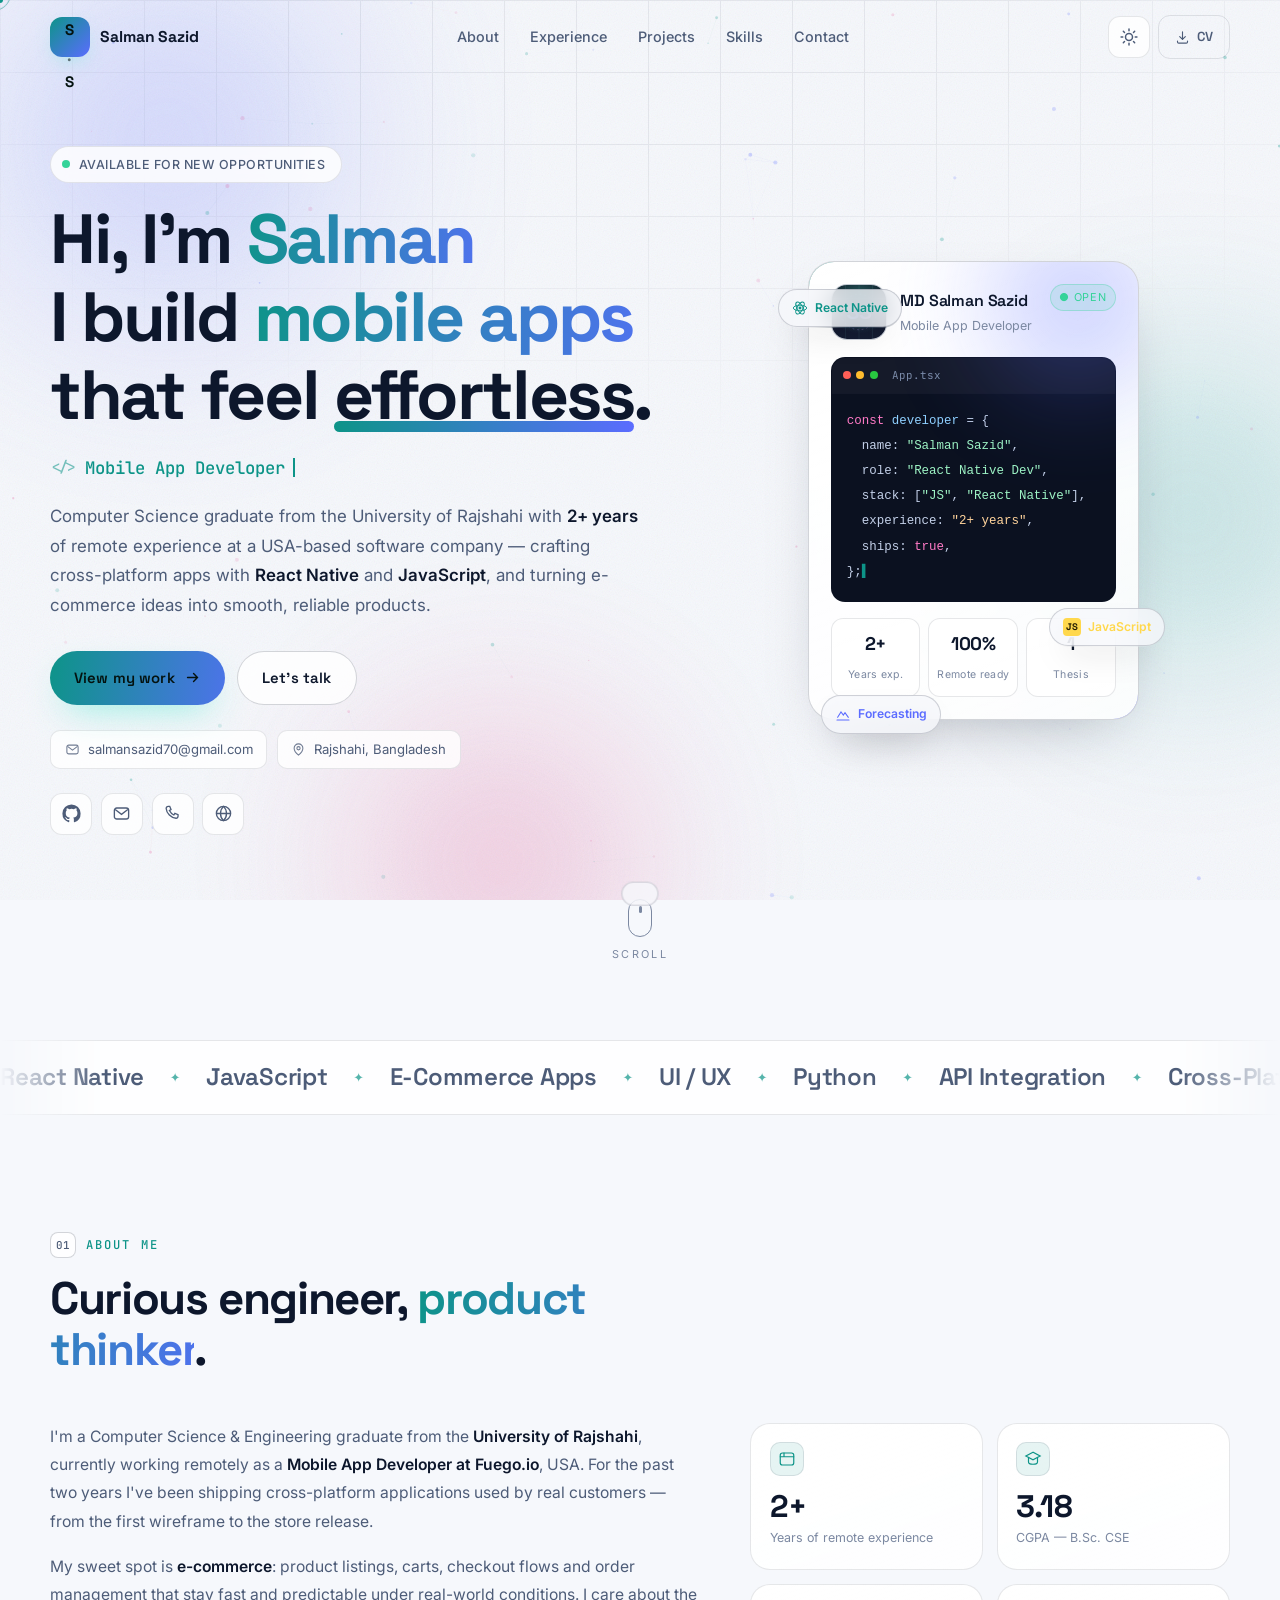
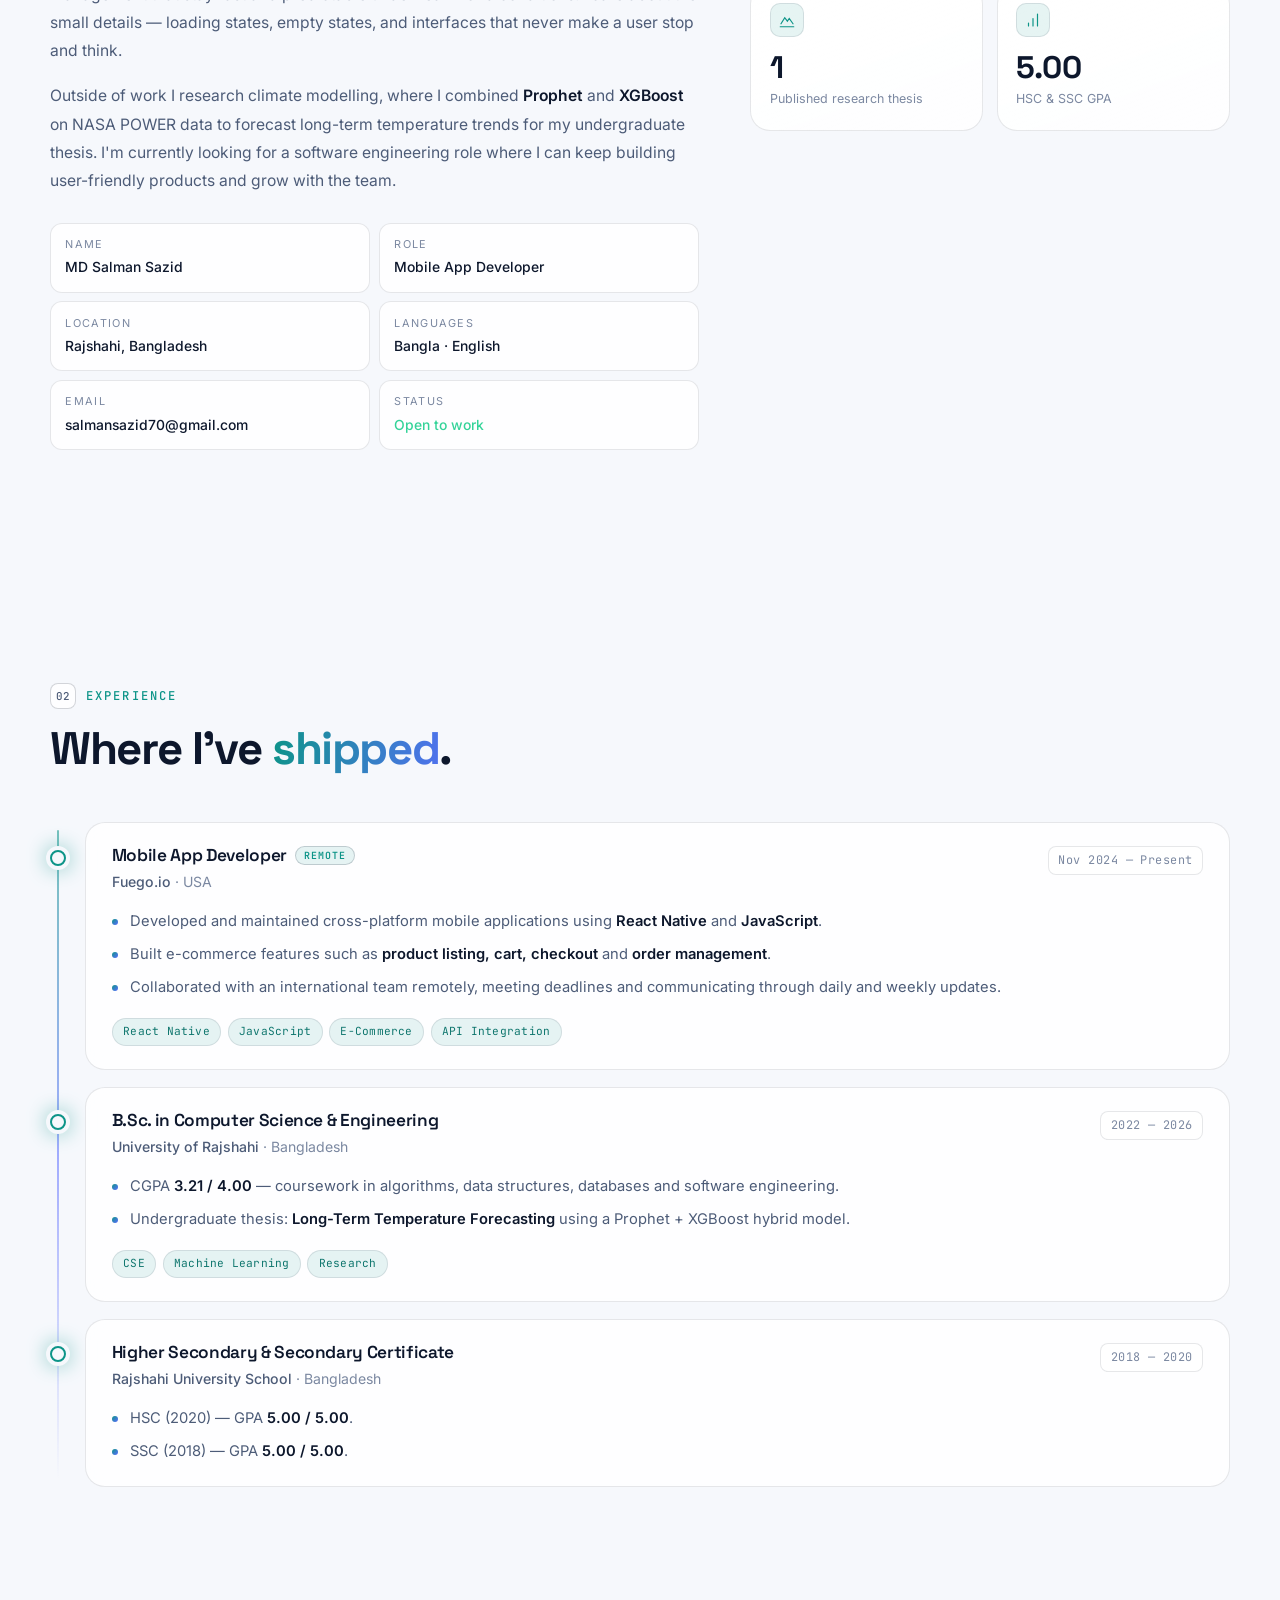
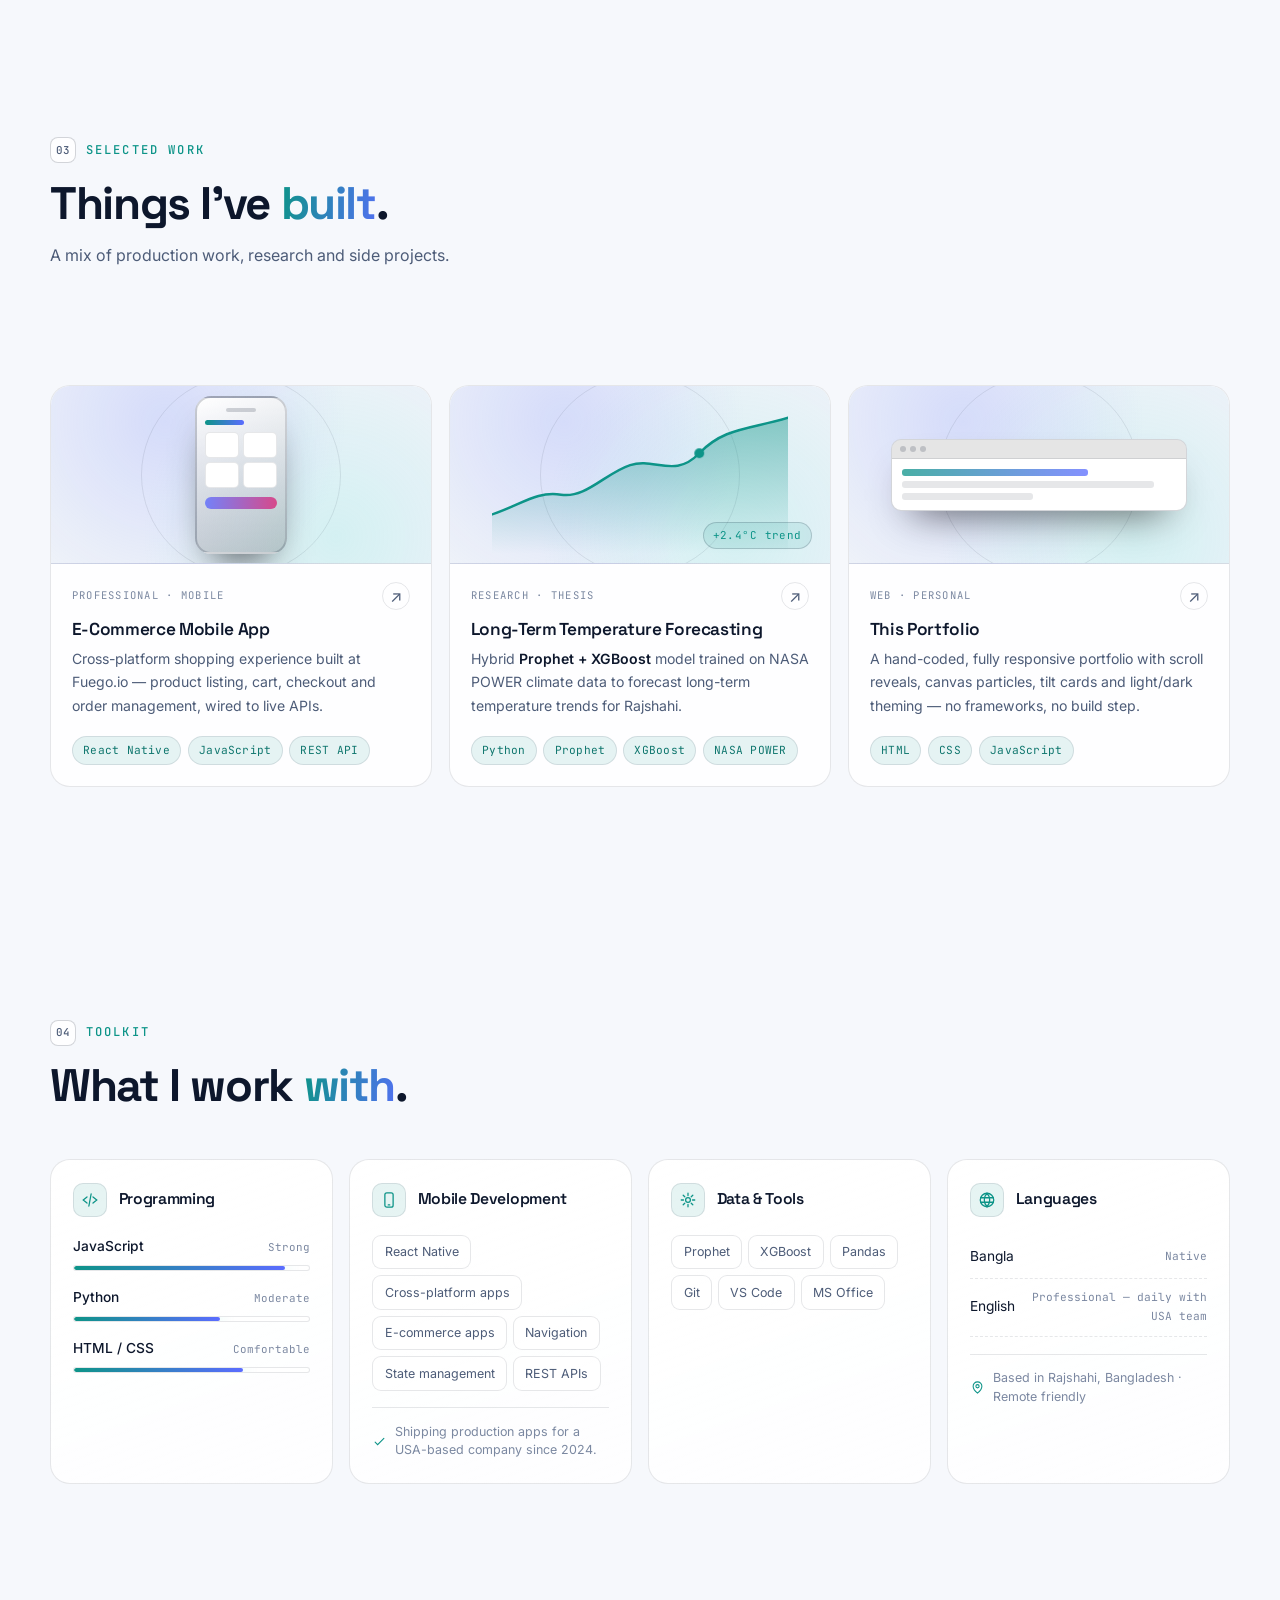
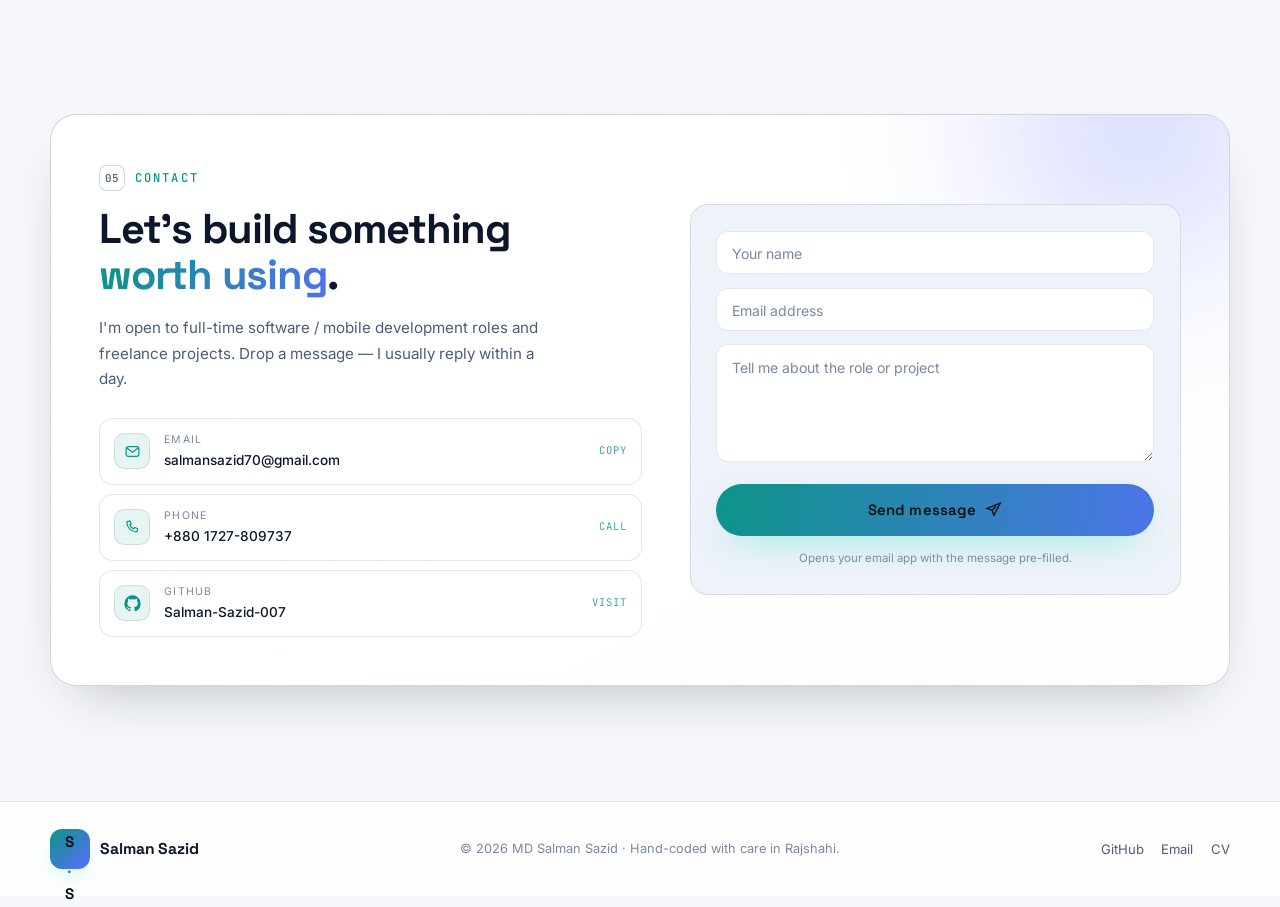
==== commit 98097b38: "fix: ensure counters always show real values Counter tweens could be interrupted (reduced motion, ba" ====
--- a/index.html
+++ b/index.html
@@ -166,9 +166,9 @@
           </div>
 
           <div class="portrait-stats">
-            <div class="mini-stat"><b data-count="2" data-suffix="+">0</b><span>Years exp.</span></div>
-            <div class="mini-stat"><b data-count="100" data-suffix="%">0</b><span>Remote ready</span></div>
-            <div class="mini-stat"><b data-count="1" data-suffix="">0</b><span>Thesis</span></div>
+            <div class="mini-stat"><b data-count="2" data-suffix="+">2+</b><span>Years exp.</span></div>
+            <div class="mini-stat"><b data-count="100" data-suffix="%">100%</b><span>Remote ready</span></div>
+            <div class="mini-stat"><b data-count="1" data-suffix="">1</b><span>Thesis</span></div>
           </div>
         </div>
 
@@ -246,28 +246,28 @@
           <div class="stat-icon">
             <svg viewBox="0 0 24 24" fill="none" stroke="currentColor" stroke-width="1.6" stroke-linecap="round"><rect x="3" y="4" width="18" height="16" rx="3"/><path d="M3 9h18M8 4v5"/></svg>
           </div>
-          <b class="stat-num" data-count="2" data-suffix="+">0</b>
+          <b class="stat-num" data-count="2" data-suffix="+">2+</b>
           <span>Years of remote experience</span>
         </article>
         <article class="stat-card">
           <div class="stat-icon">
             <svg viewBox="0 0 24 24" fill="none" stroke="currentColor" stroke-width="1.6" stroke-linecap="round"><path d="M12 3 2.5 8 12 13l9.5-5L12 3Z"/><path d="M6 10.5V16c0 1.7 2.7 3 6 3s6-1.3 6-3v-5.5"/></svg>
           </div>
-          <b class="stat-num" data-count="3.21" data-decimals="2" data-suffix="">0</b>
+          <b class="stat-num" data-count="3.21" data-decimals="2" data-suffix="">3.21</b>
           <span>CGPA — B.Sc. CSE</span>
         </article>
         <article class="stat-card">
           <div class="stat-icon">
             <svg viewBox="0 0 24 24" fill="none" stroke="currentColor" stroke-width="1.6" stroke-linecap="round"><path d="M4 17 9 9l3.5 4.5L15 10l5 7"/><path d="M3 21h18"/></svg>
           </div>
-          <b class="stat-num" data-count="1" data-suffix="">0</b>
+          <b class="stat-num" data-count="1" data-suffix="">1</b>
           <span>Published research thesis</span>
         </article>
         <article class="stat-card">
           <div class="stat-icon">
             <svg viewBox="0 0 24 24" fill="none" stroke="currentColor" stroke-width="1.6" stroke-linecap="round"><path d="M12 20V10M18 20V4M6 20v-4"/></svg>
           </div>
-          <b class="stat-num" data-count="5" data-suffix=".00">0</b>
+          <b class="stat-num" data-count="5" data-suffix=".00">5.00</b>
           <span>HSC &amp; SSC GPA</span>
         </article>
       </div>
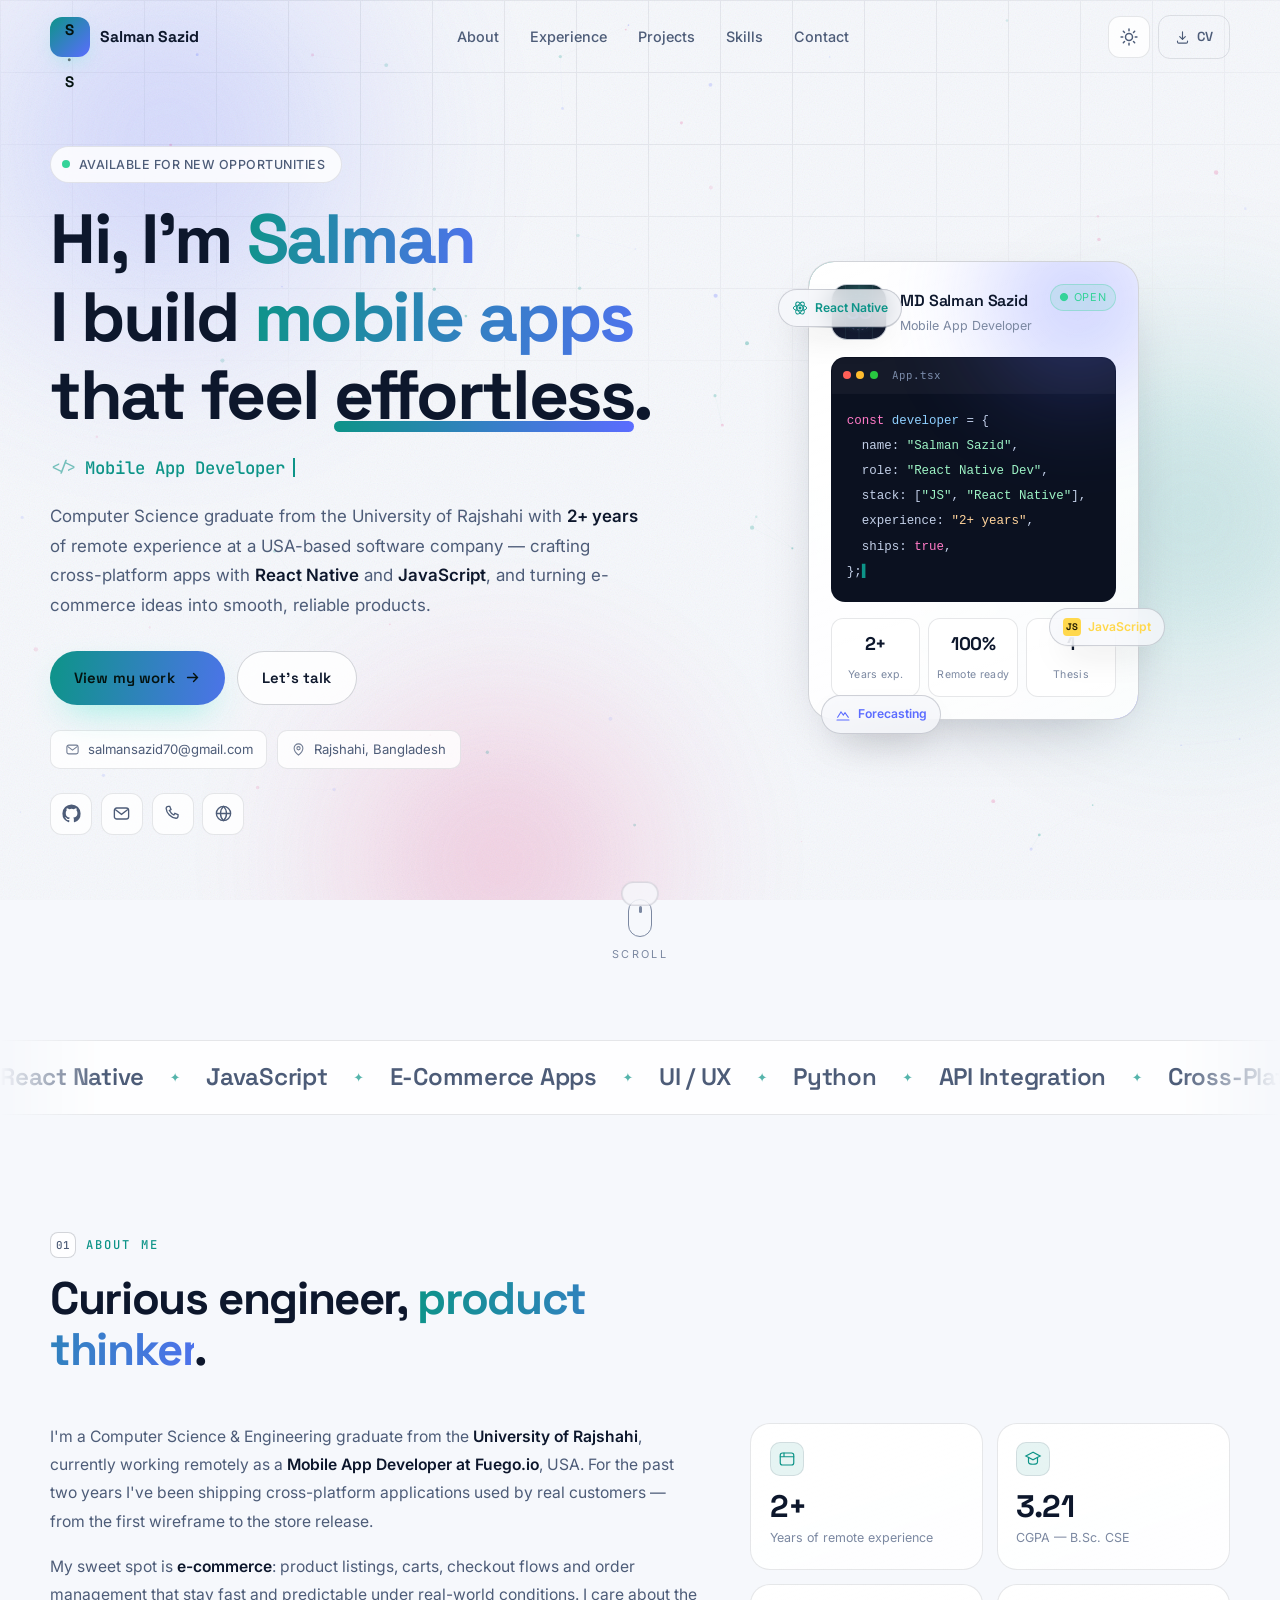
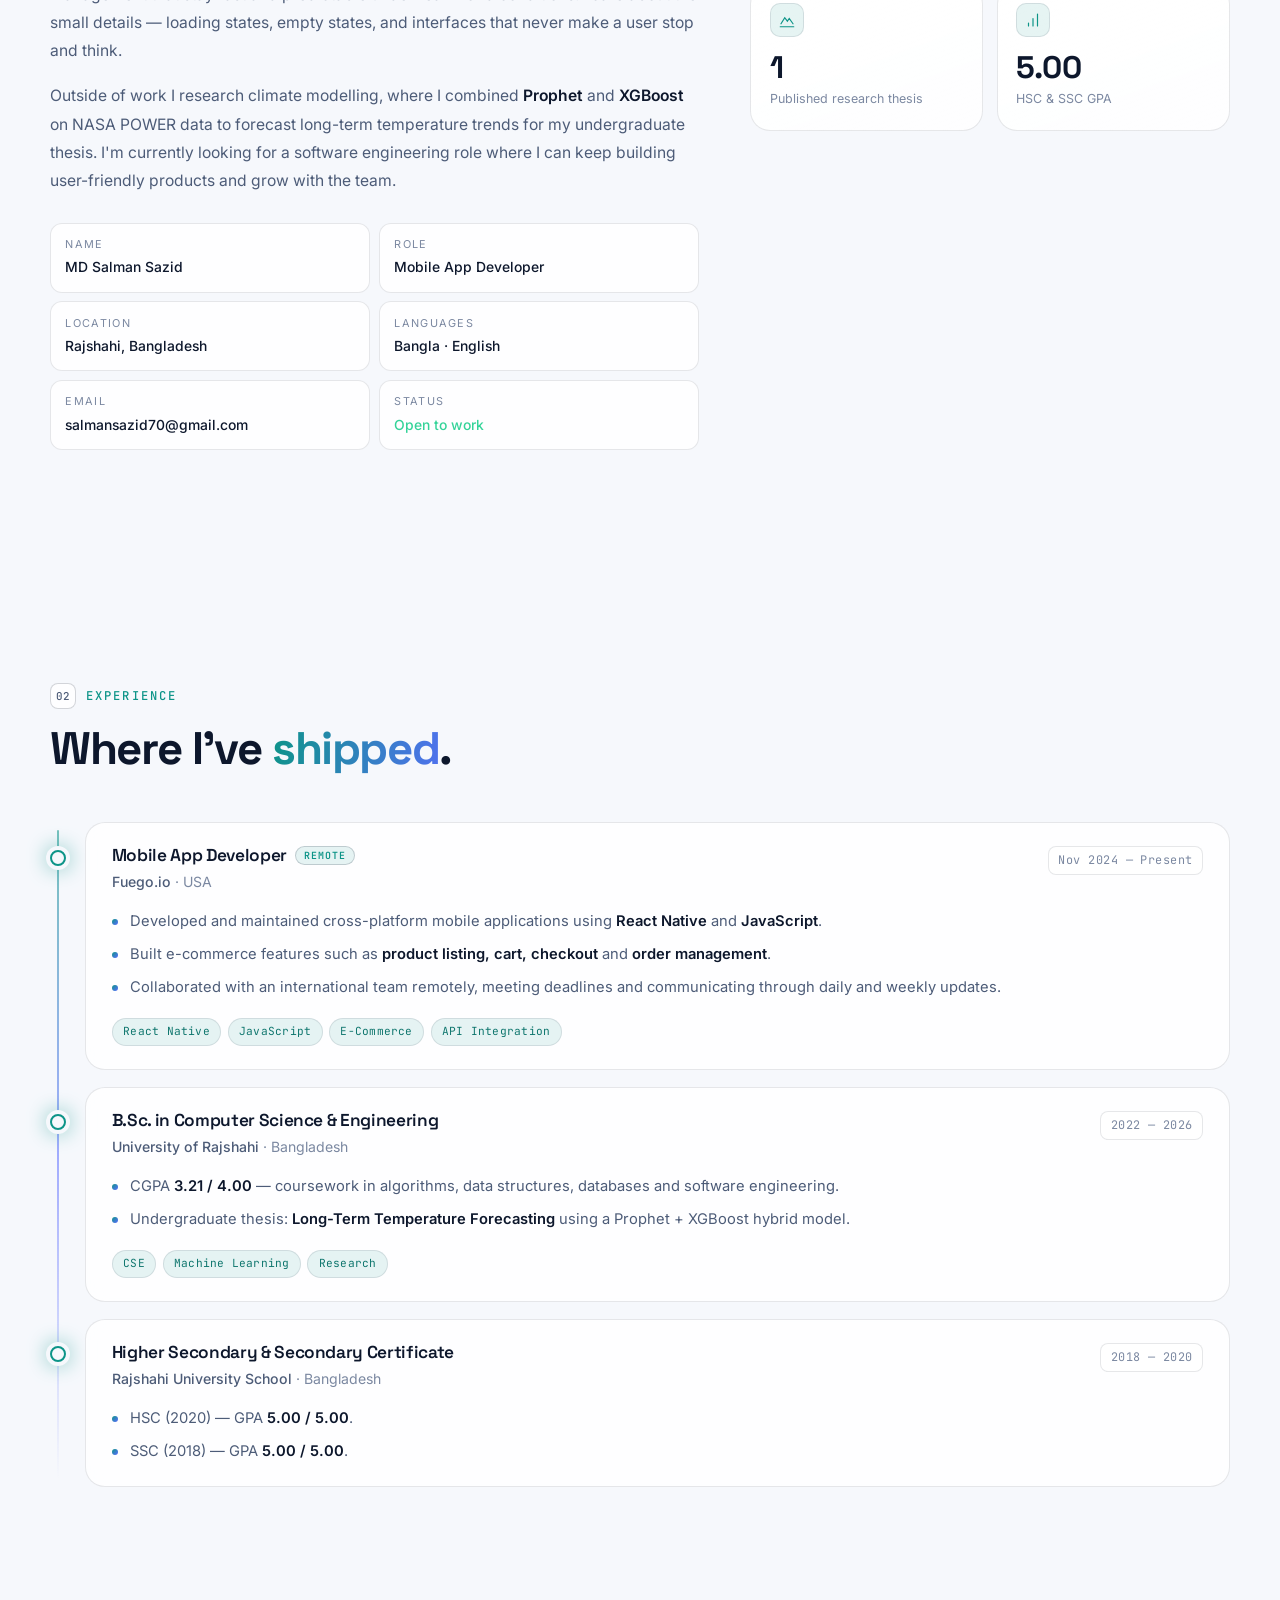
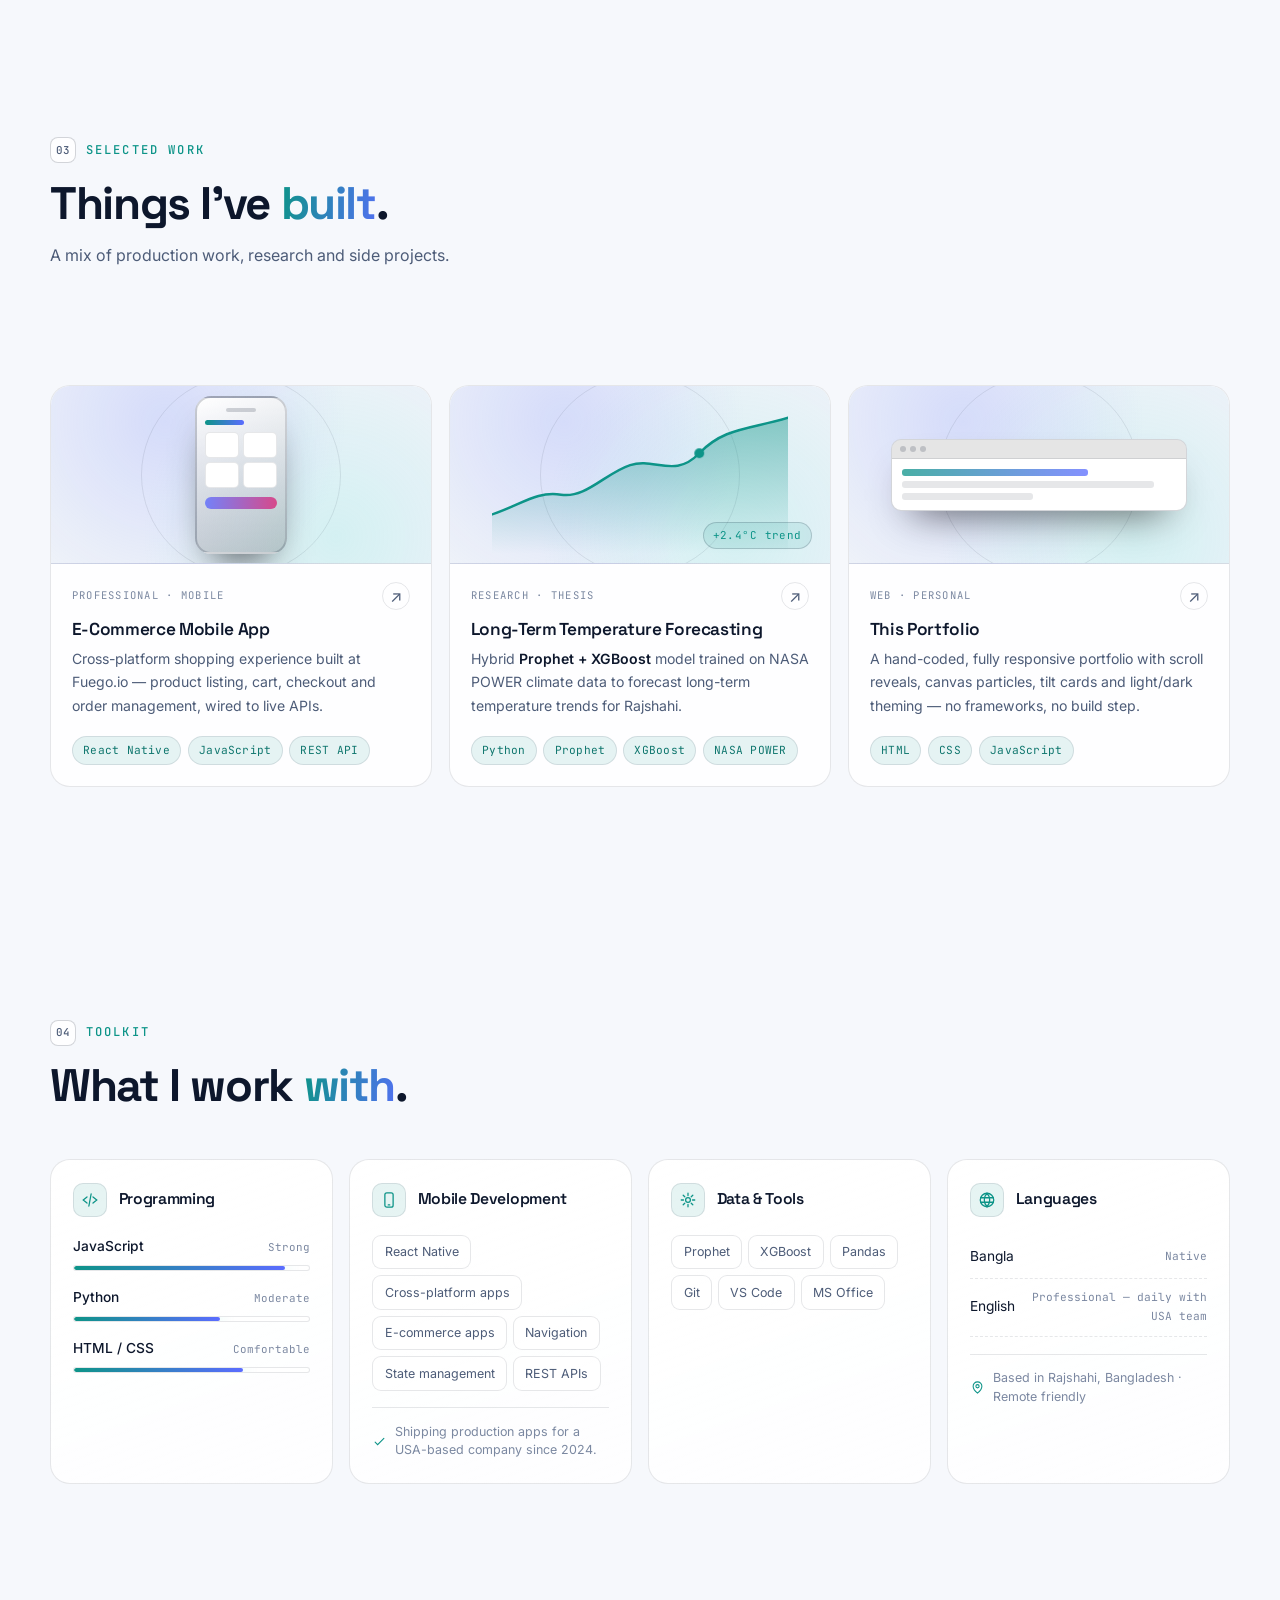
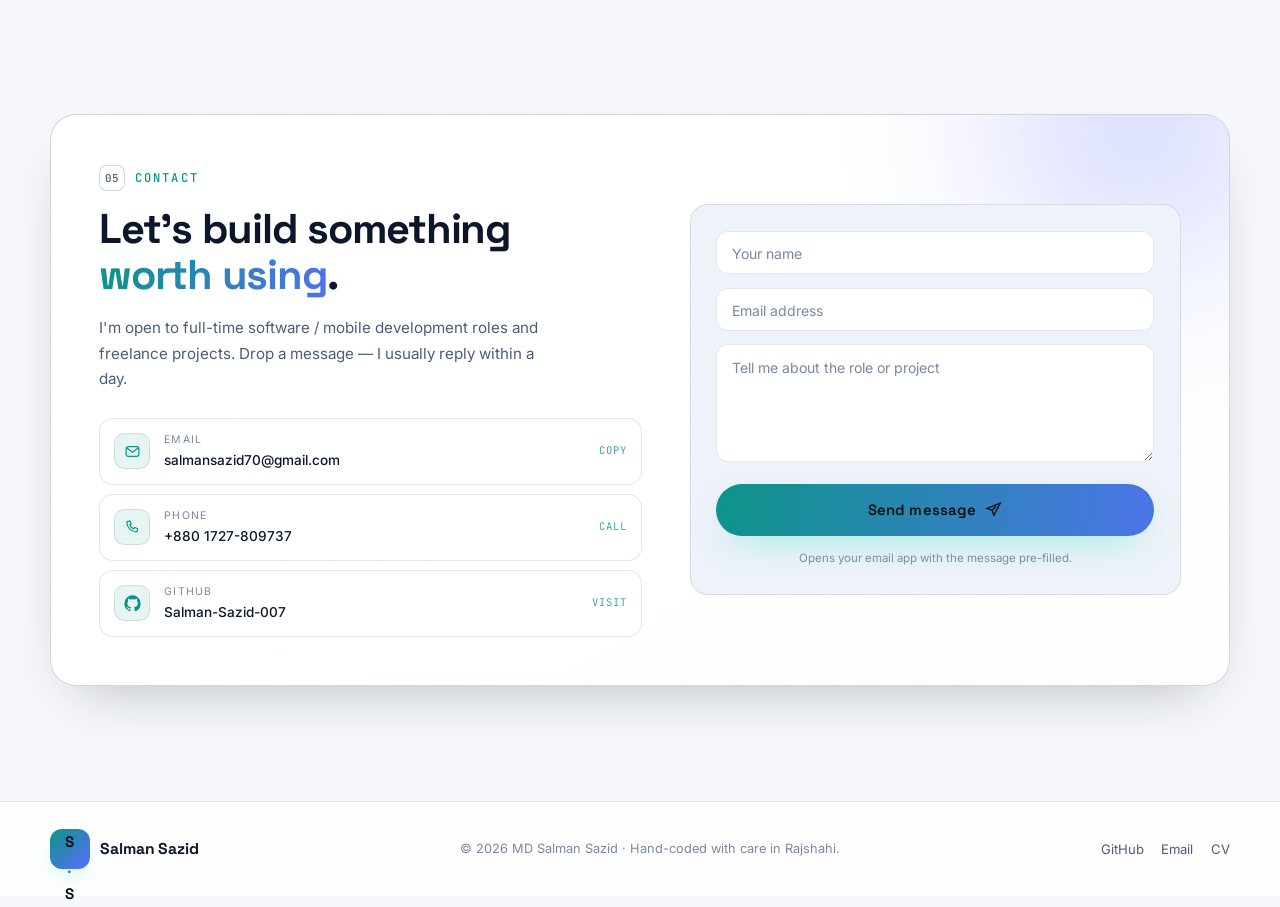
==== commit 3c797fb6: "polish: neutral stat markup with noscript fallback Stat values start neutral and are filled by the a" ====
--- a/index.html
+++ b/index.html
@@ -20,6 +20,14 @@
 </head>
 <body>
 
+<noscript>
+  <style>
+    .preloader { display: none !important; }
+    [data-reveal] { opacity: 1 !important; transform: none !important; }
+    .mini-stat b, .stat-num { display: none; }
+  </style>
+</noscript>
+
 <!-- ===== Preloader ===== -->
 <div class="preloader" id="preloader">
   <div class="preloader-inner">
@@ -166,9 +174,9 @@
           </div>
 
           <div class="portrait-stats">
-            <div class="mini-stat"><b data-count="2" data-suffix="+">2+</b><span>Years exp.</span></div>
-            <div class="mini-stat"><b data-count="100" data-suffix="%">100%</b><span>Remote ready</span></div>
-            <div class="mini-stat"><b data-count="1" data-suffix="">1</b><span>Thesis</span></div>
+            <div class="mini-stat"><b data-count="2" data-suffix="+">0</b><span>Years exp.</span></div>
+            <div class="mini-stat"><b data-count="100" data-suffix="%">0</b><span>Remote ready</span></div>
+            <div class="mini-stat"><b data-count="1" data-suffix="">0</b><span>Thesis</span></div>
           </div>
         </div>
 
@@ -246,28 +254,28 @@
           <div class="stat-icon">
             <svg viewBox="0 0 24 24" fill="none" stroke="currentColor" stroke-width="1.6" stroke-linecap="round"><rect x="3" y="4" width="18" height="16" rx="3"/><path d="M3 9h18M8 4v5"/></svg>
           </div>
-          <b class="stat-num" data-count="2" data-suffix="+">2+</b>
+          <b class="stat-num" data-count="2" data-suffix="+">0</b>
           <span>Years of remote experience</span>
         </article>
         <article class="stat-card">
           <div class="stat-icon">
             <svg viewBox="0 0 24 24" fill="none" stroke="currentColor" stroke-width="1.6" stroke-linecap="round"><path d="M12 3 2.5 8 12 13l9.5-5L12 3Z"/><path d="M6 10.5V16c0 1.7 2.7 3 6 3s6-1.3 6-3v-5.5"/></svg>
           </div>
-          <b class="stat-num" data-count="3.21" data-decimals="2" data-suffix="">3.21</b>
+          <b class="stat-num" data-count="3.21" data-decimals="2" data-suffix="">0</b>
           <span>CGPA — B.Sc. CSE</span>
         </article>
         <article class="stat-card">
           <div class="stat-icon">
             <svg viewBox="0 0 24 24" fill="none" stroke="currentColor" stroke-width="1.6" stroke-linecap="round"><path d="M4 17 9 9l3.5 4.5L15 10l5 7"/><path d="M3 21h18"/></svg>
           </div>
-          <b class="stat-num" data-count="1" data-suffix="">1</b>
+          <b class="stat-num" data-count="1" data-suffix="">0</b>
           <span>Published research thesis</span>
         </article>
         <article class="stat-card">
           <div class="stat-icon">
             <svg viewBox="0 0 24 24" fill="none" stroke="currentColor" stroke-width="1.6" stroke-linecap="round"><path d="M12 20V10M18 20V4M6 20v-4"/></svg>
           </div>
-          <b class="stat-num" data-count="5" data-suffix=".00">5.00</b>
+          <b class="stat-num" data-count="5" data-suffix=".00">0</b>
           <span>HSC &amp; SSC GPA</span>
         </article>
       </div>
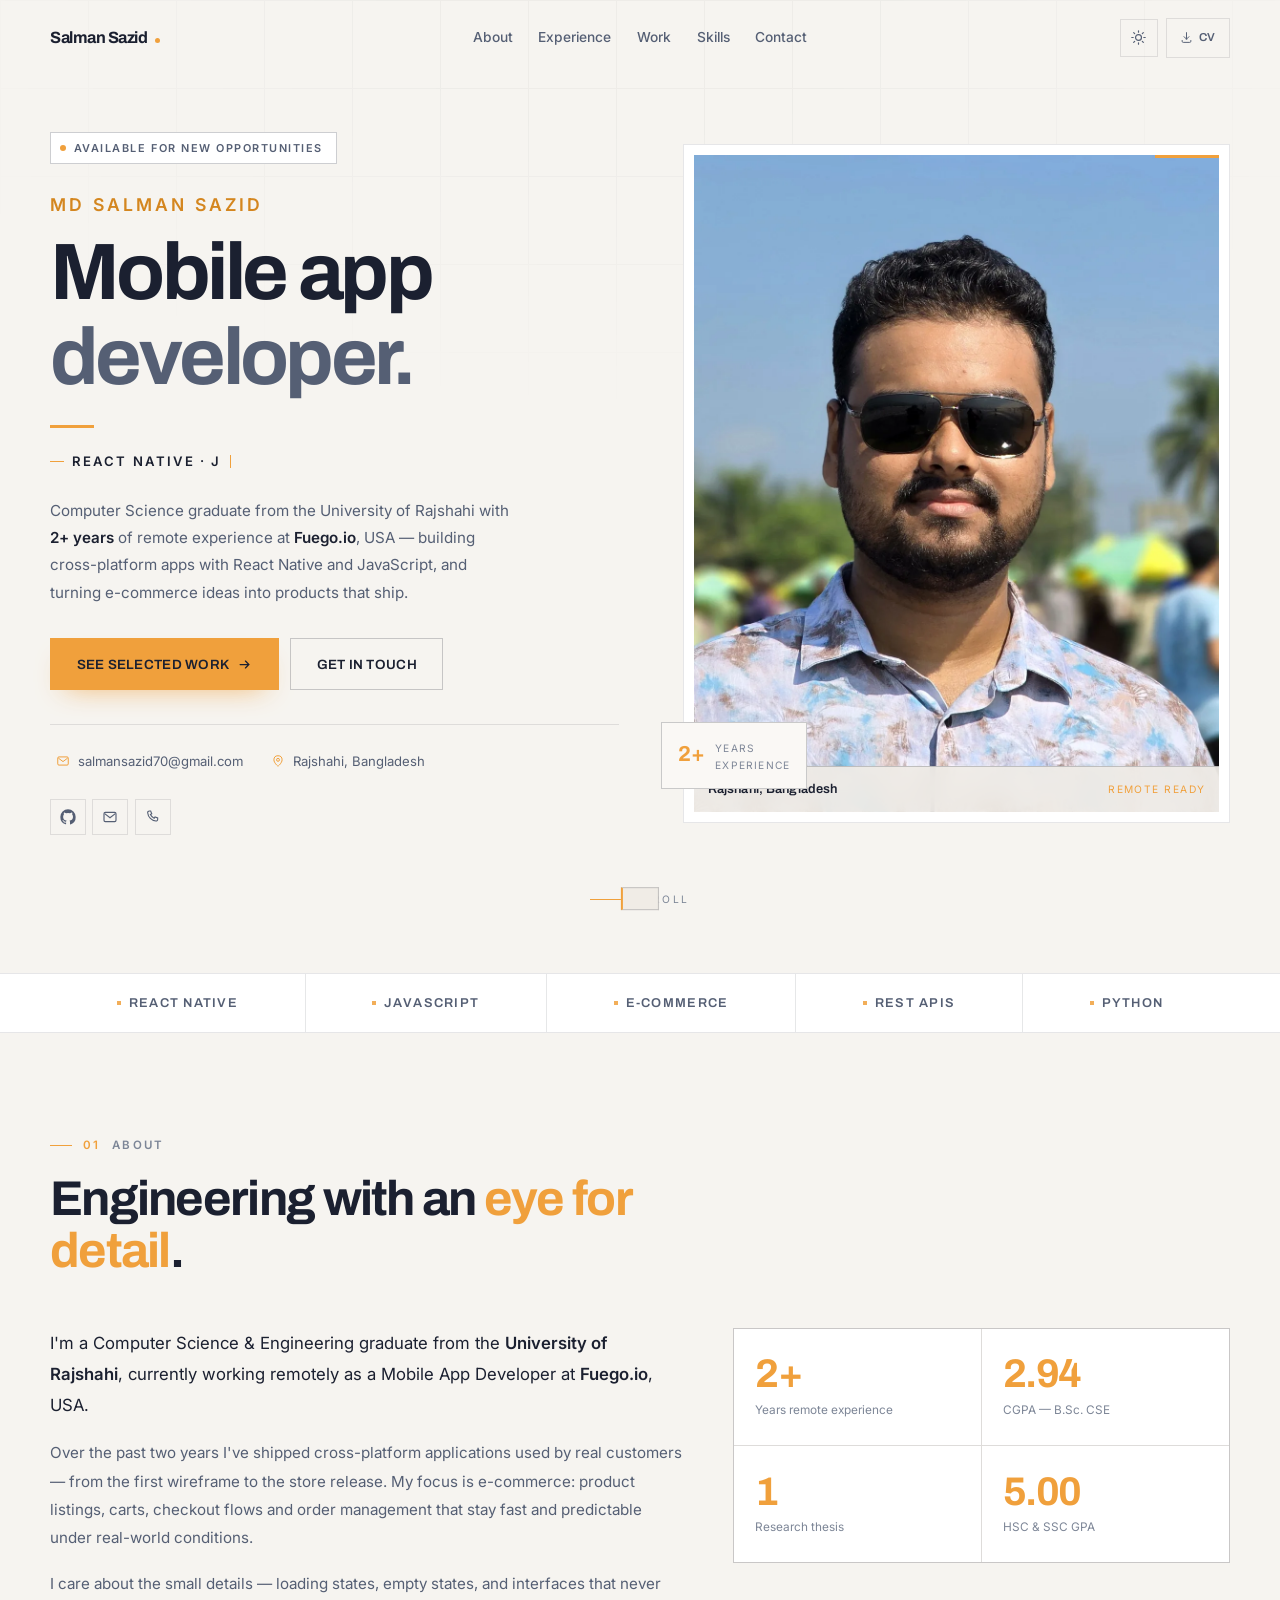
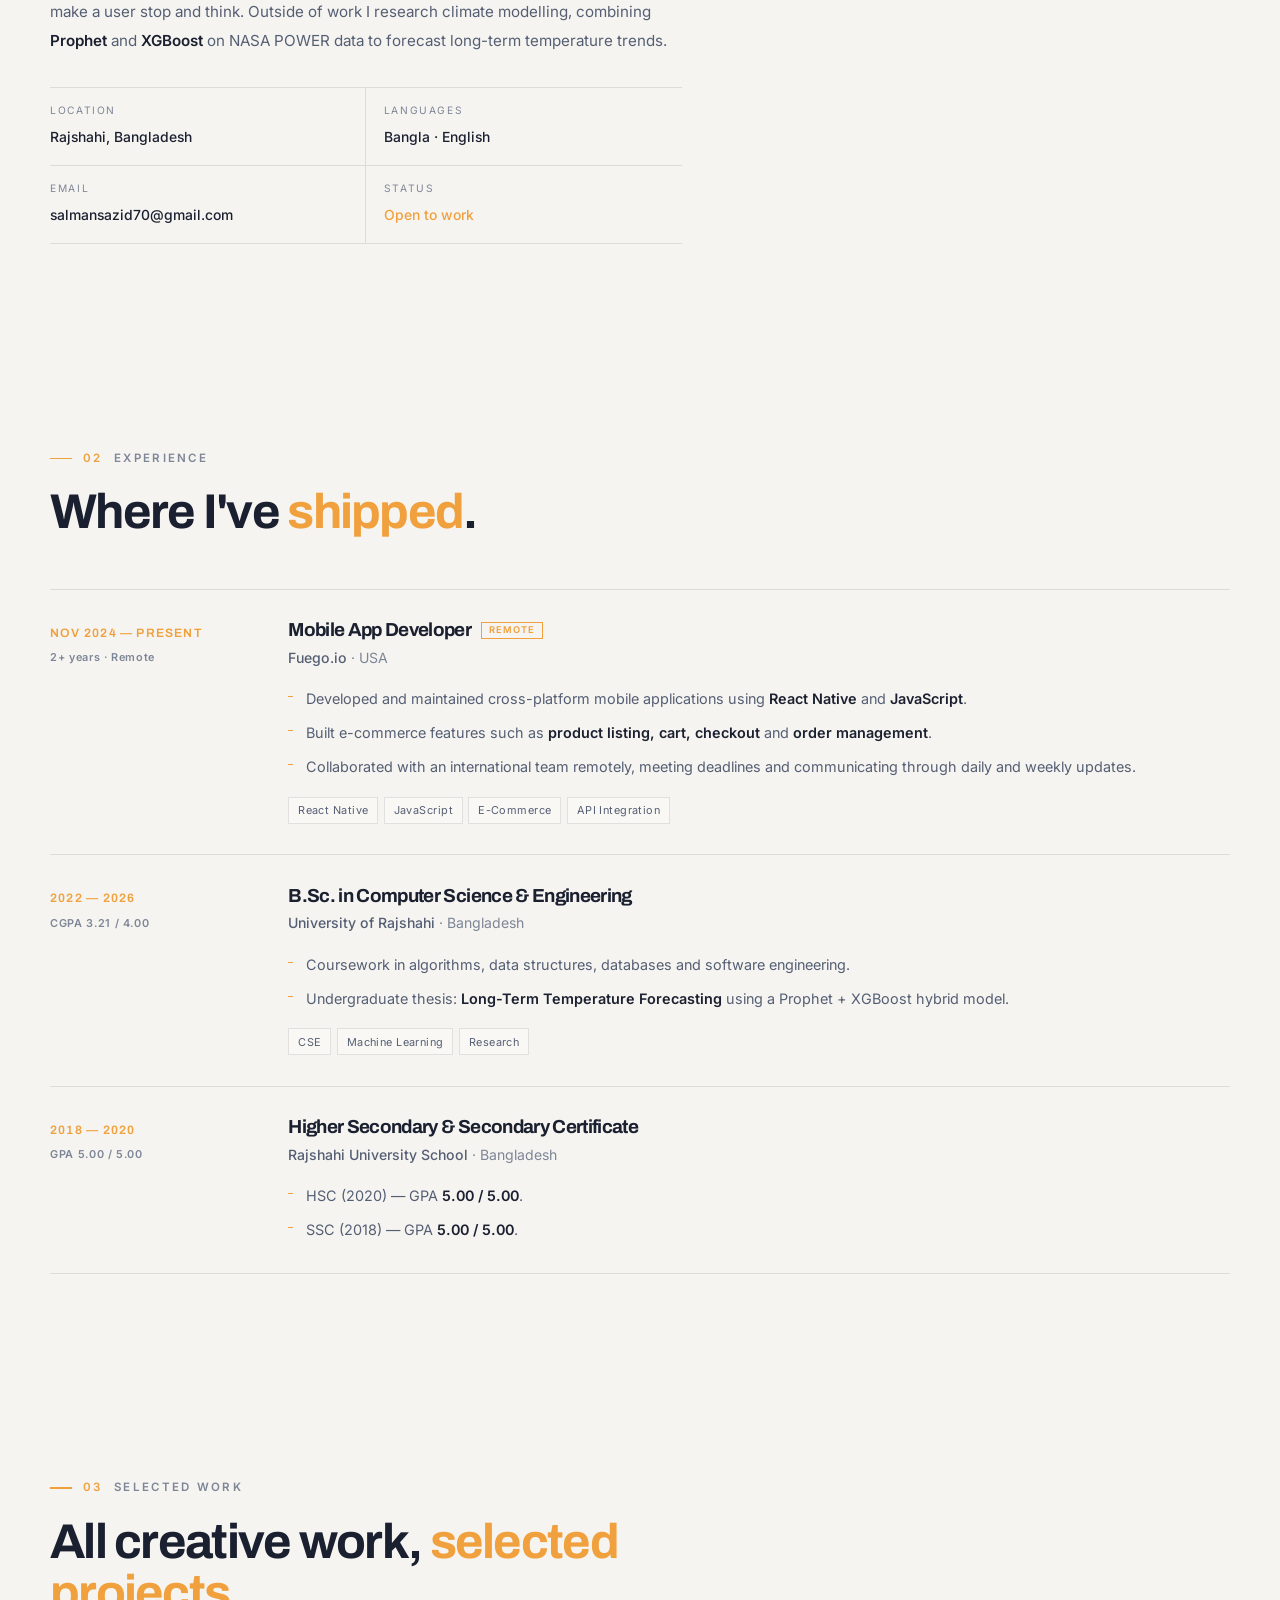
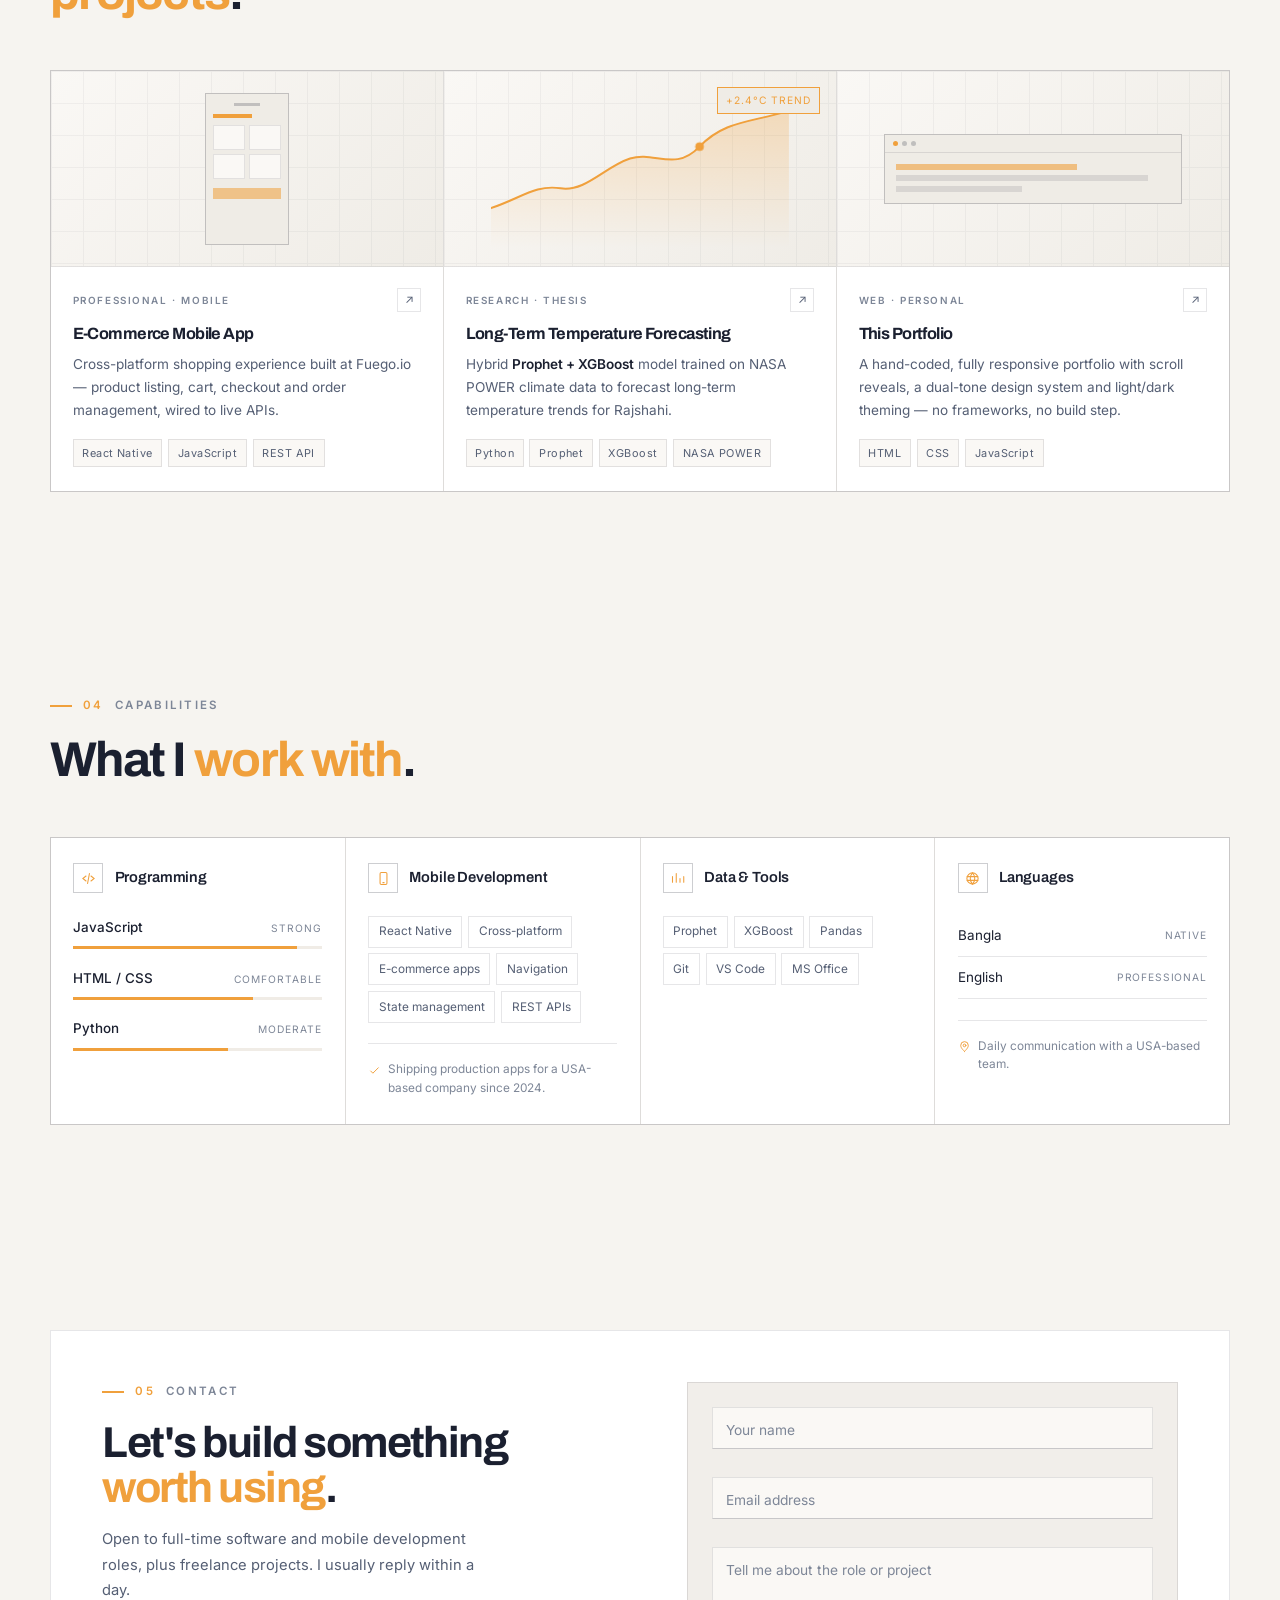
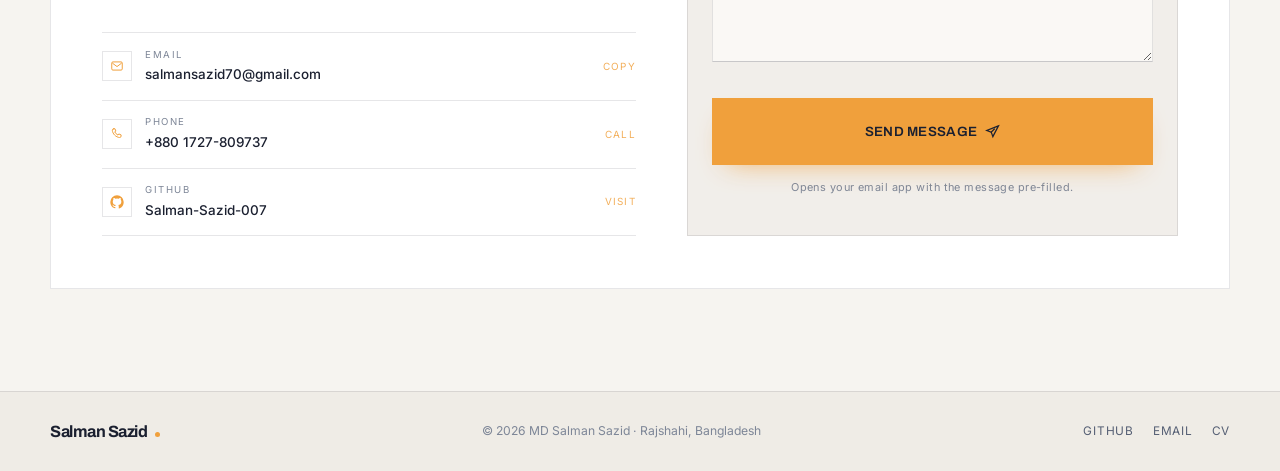
==== commit 98d20a5b: "Redesign: dual-tone professional theme with real portrait Replaces the colourful teal/indigo/pink sy" ====
--- a/index.html
+++ b/index.html
@@ -6,16 +6,18 @@
 <title>MD Salman Sazid — Mobile App Developer</title>
 <meta name="description" content="Portfolio of MD Salman Sazid — Mobile App Developer specialising in React Native, JavaScript and e-commerce apps. B.Sc. CSE, University of Rajshahi." />
 <meta name="author" content="MD Salman Sazid" />
-<meta name="theme-color" content="#070b14" />
+<meta name="theme-color" content="#1b2030" />
 <meta property="og:title" content="MD Salman Sazid — Mobile App Developer" />
 <meta property="og:description" content="React Native · JavaScript · E-commerce apps. 2+ years building cross-platform mobile experiences." />
 <meta property="og:type" content="website" />
+<meta property="og:image" content="https://salman-sazid-007.github.io/portfolio/assets/img/portrait.jpg" />
+<meta name="twitter:card" content="summary_large_image" />
 <meta name="robots" content="index, follow" />
 <link rel="canonical" href="https://salman-sazid-007.github.io/portfolio/" />
-<link rel="icon" href="data:image/svg+xml,%3Csvg xmlns='http://www.w3.org/2000/svg' viewBox='0 0 100 100'%3E%3Crect width='100' height='100' rx='24' fill='%230b1120'/%3E%3Ctext x='50' y='68' font-family='Arial,sans-serif' font-size='52' font-weight='bold' fill='%236ee7ff' text-anchor='middle'%3ES%3C/text%3E%3C/svg%3E" />
+<link rel="icon" href="data:image/svg+xml,%3Csvg xmlns='http://www.w3.org/2000/svg' viewBox='0 0 100 100'%3E%3Crect width='100' height='100' rx='6' fill='%231b2030'/%3E%3Crect x='20' y='48' width='42' height='7' fill='%23f0a03c'/%3E%3C/svg%3E" />
 <link rel="preconnect" href="https://fonts.googleapis.com" />
 <link rel="preconnect" href="https://fonts.gstatic.com" crossorigin />
-<link href="https://fonts.googleapis.com/css2?family=Space+Grotesk:wght@400;500;600;700&family=Inter:wght@300;400;500;600&family=JetBrains+Mono:wght@400;500&display=swap" rel="stylesheet" />
+<link href="https://fonts.googleapis.com/css2?family=Archivo:wght@500;600;700;800&family=Inter:wght@300;400;500;600&display=swap" rel="stylesheet" />
 <link rel="stylesheet" href="assets/css/style.css" />
 </head>
 <body>
@@ -24,53 +26,43 @@
   <style>
     .preloader { display: none !important; }
     [data-reveal] { opacity: 1 !important; transform: none !important; }
-    .mini-stat b, .stat-num { display: none; }
+    .stat-num { display: none; }
   </style>
 </noscript>
 
 <!-- ===== Preloader ===== -->
 <div class="preloader" id="preloader">
   <div class="preloader-inner">
-    <div class="preloader-mark">SS</div>
+    <div class="preloader-mark">Salman Sazid</div>
     <div class="preloader-bar"><span></span></div>
-    <p class="preloader-text">Loading experience…</p>
+    <p class="preloader-text">Loading</p>
   </div>
 </div>
 
-<!-- ===== Ambient background ===== -->
-<div class="bg-layer" aria-hidden="true">
-  <div class="orb orb-1"></div>
-  <div class="orb orb-2"></div>
-  <div class="orb orb-3"></div>
-  <div class="grid-lines"></div>
-  <canvas id="particles"></canvas>
-  <div class="grain"></div>
-</div>
-
-<div class="cursor-dot" id="cursorDot" aria-hidden="true"></div>
-<div class="cursor-ring" id="cursorRing" aria-hidden="true"></div>
+<div class="bg-layer" aria-hidden="true"><div class="grid-lines"></div></div>
 <div class="scroll-progress" id="scrollProgress" aria-hidden="true"></div>
 
 <!-- ===== Navigation ===== -->
 <header class="nav-wrap">
   <nav class="nav container" aria-label="Main navigation">
-    <a href="#home" class="brand" aria-label="Salman Sazid home">
-      <span class="brand-mark">S<span>.</span>S</span>
-      <span class="brand-text">Salman&nbsp;Sazid</span>
+    <!-- Wordmark only: the name appears exactly once, no monogram doubling -->
+    <a href="#home" class="brand" aria-label="Salman Sazid — home">
+      Salman Sazid
+      <span class="brand-dot" aria-hidden="true"></span>
     </a>
 
     <ul class="nav-links" id="navLinks">
       <li><a href="#about" class="nav-link">About</a></li>
       <li><a href="#experience" class="nav-link">Experience</a></li>
-      <li><a href="#projects" class="nav-link">Projects</a></li>
+      <li><a href="#projects" class="nav-link">Work</a></li>
       <li><a href="#skills" class="nav-link">Skills</a></li>
       <li><a href="#contact" class="nav-link">Contact</a></li>
     </ul>
 
     <div class="nav-actions">
       <button class="icon-btn" id="themeToggle" aria-label="Toggle colour theme" title="Toggle theme">
-        <svg class="ico-sun" viewBox="0 0 24 24" fill="none" stroke="currentColor" stroke-width="1.8" stroke-linecap="round"><circle cx="12" cy="12" r="4.2"/><path d="M12 2.5v2M12 19.5v2M2.5 12h2M19.5 12h2M5.2 5.2l1.4 1.4M17.4 17.4l1.4 1.4M18.8 5.2l-1.4 1.4M6.6 17.4l-1.4 1.4"/></svg>
-        <svg class="ico-moon" viewBox="0 0 24 24" fill="none" stroke="currentColor" stroke-width="1.8" stroke-linecap="round"><path d="M20.5 14.6A8.6 8.6 0 1 1 9.4 3.5a7 7 0 0 0 11.1 11.1Z"/></svg>
+        <svg class="ico-sun" viewBox="0 0 24 24" fill="none" stroke="currentColor" stroke-width="1.7" stroke-linecap="round"><circle cx="12" cy="12" r="4.2"/><path d="M12 2.5v2M12 19.5v2M2.5 12h2M19.5 12h2M5.2 5.2l1.4 1.4M17.4 17.4l1.4 1.4M18.8 5.2l-1.4 1.4M6.6 17.4l-1.4 1.4"/></svg>
+        <svg class="ico-moon" viewBox="0 0 24 24" fill="none" stroke="currentColor" stroke-width="1.7" stroke-linecap="round"><path d="M20.5 14.6A8.6 8.6 0 1 1 9.4 3.5a7 7 0 0 0 11.1 11.1Z"/></svg>
       </button>
       <a href="assets/files/Md-Salman-Sazid-CV.pdf" class="btn btn-ghost btn-cv" download>
         <svg viewBox="0 0 24 24" fill="none" stroke="currentColor" stroke-width="1.8" stroke-linecap="round"><path d="M12 3v12m0 0 4.5-4.5M12 15l-4.5-4.5M4 17.5V19a2 2 0 0 0 2 2h12a2 2 0 0 0 2-2v-1.5"/></svg>
@@ -92,156 +84,122 @@
         <span class="pulse-dot"></span> Available for new opportunities
       </p>
 
-      <h1 class="hero-title" data-reveal data-delay="60">
-        <span class="line">Hi, I'm <span class="grad-text">Salman</span></span>
-        <span class="line">I build <span class="grad-text">mobile apps</span></span>
-        <span class="line">that feel <span class="underline-swipe">effortless</span>.</span>
+      <p class="hero-name" data-reveal data-delay="40">MD Salman Sazid</p>
+
+      <h1 class="hero-title" data-reveal data-delay="80">
+        <span>Mobile app</span>
+        <span class="muted">developer.</span>
       </h1>
 
-      <p class="hero-role" data-reveal data-delay="120">
-        <span class="mono">&lt;/&gt;</span>
+      <div class="title-rule" data-reveal data-delay="120"></div>
+
+      <p class="hero-role" data-reveal data-delay="160">
+        <span class="sep" aria-hidden="true"></span>
         <span id="typewriter" class="type-text" aria-live="polite"></span><span class="caret" aria-hidden="true"></span>
       </p>
 
-      <p class="hero-desc" data-reveal data-delay="180">
-        Computer Science graduate from the University of Rajshahi with <strong>2+ years</strong> of remote
-        experience at a USA-based software company — crafting cross-platform apps with
-        <strong>React Native</strong> and <strong>JavaScript</strong>, and turning e-commerce ideas into
-        smooth, reliable products.
+      <p class="hero-desc" data-reveal data-delay="200">
+        Computer Science graduate from the University of Rajshahi with <strong>2+ years</strong> of
+        remote experience at <strong>Fuego.io</strong>, USA — building cross-platform apps with
+        React Native and JavaScript, and turning e-commerce ideas into products that ship.
       </p>
 
       <div class="hero-cta" data-reveal data-delay="240">
         <a href="#projects" class="btn btn-primary magnetic">
-          View my work
+          See selected work
           <svg viewBox="0 0 24 24" fill="none" stroke="currentColor" stroke-width="2" stroke-linecap="round"><path d="M5 12h14m-5.5-5.5L19 12l-5.5 5.5"/></svg>
         </a>
-        <a href="#contact" class="btn btn-outline magnetic">Let's talk</a>
-      </div>
-
-      <div class="hero-meta" data-reveal data-delay="300">
-        <button class="meta-chip copy-mail" data-mail="salmansazid70@gmail.com" title="Click to copy email">
-          <svg viewBox="0 0 24 24" fill="none" stroke="currentColor" stroke-width="1.7"><rect x="3" y="5" width="18" height="14" rx="3"/><path d="m4 7 8 6 8-6"/></svg>
+        <a href="#contact" class="btn btn-outline magnetic">Get in touch</a>
+      </div>
+
+      <div class="hero-meta" data-reveal data-delay="280">
+        <button class="meta-item copy-mail" data-mail="salmansazid70@gmail.com" title="Click to copy email">
+          <svg viewBox="0 0 24 24" fill="none" stroke="currentColor" stroke-width="1.7"><rect x="3" y="5" width="18" height="14" rx="2"/><path d="m4 7 8 6 8-6"/></svg>
           <span>salmansazid70@gmail.com</span>
         </button>
-        <span class="meta-chip">
-          <svg viewBox="0 0 24 24" fill="none" stroke="currentColor" stroke-width="1.7"><path d="M12 21s7-5.6 7-11a7 7 0 1 0-14 0c0 5.4 7 11 7 11Z"/><circle cx="12" cy="10" r="2.6"/></svg>
+        <span class="meta-item">
+          <svg viewBox="0 0 24 24" fill="none" stroke="currentColor" stroke-width="1.7"><path d="M12 21s7-5.6 7-11a7 7 0 1 0-14 0c0 5.4 7 11 7 11Z"/><circle cx="12" cy="10" r="2.5"/></svg>
           <span>Rajshahi, Bangladesh</span>
         </span>
       </div>
 
-      <div class="socials" data-reveal data-delay="360">
+      <div class="socials" data-reveal data-delay="320">
         <a href="https://github.com/Salman-Sazid-007" target="_blank" rel="noopener" aria-label="GitHub" class="social-btn">
           <svg viewBox="0 0 24 24" fill="currentColor"><path d="M12 .5A11.5 11.5 0 0 0 .5 12a11.5 11.5 0 0 0 7.86 10.92c.58.1.79-.25.79-.56v-2c-3.2.7-3.88-1.37-3.88-1.37-.53-1.34-1.3-1.7-1.3-1.7-1.06-.72.08-.71.08-.71 1.17.09 1.79 1.2 1.79 1.2 1.04 1.79 2.73 1.27 3.4.97.1-.76.4-1.28.74-1.57-2.56-.29-5.25-1.28-5.25-5.72 0-1.27.45-2.3 1.19-3.11-.12-.29-.52-1.47.11-3.06 0 0 .97-.31 3.18 1.19a11 11 0 0 1 5.79 0c2.2-1.5 3.17-1.19 3.17-1.19.63 1.59.24 2.77.12 3.06.74.81 1.19 1.84 1.19 3.11 0 4.45-2.7 5.43-5.27 5.71.42.36.78 1.07.78 2.16v3.2c0 .31.21.67.8.56A11.5 11.5 0 0 0 23.5 12A11.5 11.5 0 0 0 12 .5Z"/></svg>
         </a>
         <a href="mailto:salmansazid70@gmail.com" aria-label="Email" class="social-btn">
-          <svg viewBox="0 0 24 24" fill="none" stroke="currentColor" stroke-width="1.7"><rect x="3" y="5" width="18" height="14" rx="3"/><path d="m4 7 8 6 8-6"/></svg>
+          <svg viewBox="0 0 24 24" fill="none" stroke="currentColor" stroke-width="1.7"><rect x="3" y="5" width="18" height="14" rx="2"/><path d="m4 7 8 6 8-6"/></svg>
         </a>
         <a href="tel:+8801727809737" aria-label="Phone" class="social-btn">
           <svg viewBox="0 0 24 24" fill="none" stroke="currentColor" stroke-width="1.7" stroke-linecap="round"><path d="M6.5 3h2l1.6 4-2 1.3a12.5 12.5 0 0 0 5.6 5.6l1.3-2 4 1.6v2A2.5 2.5 0 0 1 16.4 18C10.1 17.5 4.5 11.9 4 5.6A2.5 2.5 0 0 1 6.5 3Z"/></svg>
         </a>
-        <a href="https://salman-sazid-007.github.io" target="_blank" rel="noopener" aria-label="Website" class="social-btn">
-          <svg viewBox="0 0 24 24" fill="none" stroke="currentColor" stroke-width="1.7"><circle cx="12" cy="12" r="9"/><path d="M3 12h18M12 3c2.5 2.4 3.8 5.4 3.8 9S14.5 18.6 12 21c-2.5-2.4-3.8-5.4-3.8-9S9.5 5.4 12 3Z"/></svg>
-        </a>
-      </div>
-    </div>
-
-    <!-- Portrait / phone showcase -->
-    <div class="hero-visual" data-reveal data-delay="200">
-      <div class="tilt" id="heroTilt">
-        <div class="portrait-card">
-          <div class="portrait-glow"></div>
-          <div class="portrait-head">
-            <img src="assets/img/profile.svg" alt="MD Salman Sazid" class="avatar" width="96" height="96" />
-            <div>
-              <p class="portrait-name">MD Salman Sazid</p>
-              <p class="portrait-sub">Mobile App Developer</p>
-            </div>
-            <span class="live-badge">● Open</span>
-          </div>
-
-          <div class="code-window">
-            <div class="code-bar">
-              <span class="dot red"></span><span class="dot yellow"></span><span class="dot green"></span>
-              <span class="code-title">App.tsx</span>
-            </div>
-            <pre class="code-body" aria-label="Code sample"><code><span class="c-key">const</span> <span class="c-var">developer</span> = {
-  name: <span class="c-str">"Salman Sazid"</span>,
-  role: <span class="c-str">"React Native Dev"</span>,
-  stack: [<span class="c-str">"JS"</span>, <span class="c-str">"React Native"</span>],
-  experience: <span class="c-num">"2+ years"</span>,
-  ships: <span class="c-key">true</span>,
-};<span class="c-cursor">▍</span></code></pre>
-          </div>
-
-          <div class="portrait-stats">
-            <div class="mini-stat"><b data-count="2" data-suffix="+">0</b><span>Years exp.</span></div>
-            <div class="mini-stat"><b data-count="100" data-suffix="%">0</b><span>Remote ready</span></div>
-            <div class="mini-stat"><b data-count="1" data-suffix="">0</b><span>Thesis</span></div>
-          </div>
-        </div>
-
-        <div class="float-chip chip-react">
-          <svg viewBox="0 0 24 24" fill="none" stroke="currentColor" stroke-width="1.4"><circle cx="12" cy="12" r="2.2" fill="currentColor" stroke="none"/><ellipse cx="12" cy="12" rx="10" ry="4.2"/><ellipse cx="12" cy="12" rx="10" ry="4.2" transform="rotate(60 12 12)"/><ellipse cx="12" cy="12" rx="10" ry="4.2" transform="rotate(120 12 12)"/></svg>
-          React Native
-        </div>
-        <div class="float-chip chip-js">
-          <span class="js-badge">JS</span> JavaScript
-        </div>
-        <div class="float-chip chip-ai">
-          <svg viewBox="0 0 24 24" fill="none" stroke="currentColor" stroke-width="1.6" stroke-linecap="round"><path d="M4 17 9 9l3.5 4.5L15 10l5 7"/><path d="M3 21h18"/></svg>
-          Forecasting
-        </div>
+      </div>
+    </div>
+
+    <!-- Portrait: the identity, replacing the old SS monogram -->
+    <div class="hero-visual" data-reveal data-delay="180">
+      <div class="portrait-frame">
+        <picture>
+          <source srcset="assets/img/portrait.webp" type="image/webp" />
+          <img src="assets/img/portrait.jpg" alt="MD Salman Sazid" class="portrait-img"
+               width="1100" height="1375" fetchpriority="high" decoding="async" />
+        </picture>
+        <div class="portrait-tag">
+          <b>Rajshahi, Bangladesh</b>
+          <span>Remote ready</span>
+        </div>
+      </div>
+      <div class="float-card">
+        <b data-count="2" data-suffix="+">0</b>
+        <small>Years<br />experience</small>
       </div>
     </div>
   </div>
 
   <a href="#about" class="scroll-cue" aria-label="Scroll to about">
-    <span class="mouse"><span class="wheel"></span></span>
-    <span class="scroll-cue-text">scroll</span>
+    <span class="line" aria-hidden="true"></span>
+    <span>Scroll</span>
   </a>
 </section>
 
-<!-- ===== Marquee ===== -->
-<div class="marquee" aria-hidden="true">
-  <div class="marquee-track">
-    <span>React Native</span><i>✦</i><span>JavaScript</span><i>✦</i><span>E-Commerce Apps</span><i>✦</i><span>UI / UX</span><i>✦</i><span>Python</span><i>✦</i><span>API Integration</span><i>✦</i><span>Cross-Platform</span><i>✦</i>
-    <span>React Native</span><i>✦</i><span>JavaScript</span><i>✦</i><span>E-Commerce Apps</span><i>✦</i><span>UI / UX</span><i>✦</i><span>Python</span><i>✦</i><span>API Integration</span><i>✦</i><span>Cross-Platform</span><i>✦</i>
-  </div>
+<!-- ===== Tools strip ===== -->
+<div class="tools-strip">
+  <ul class="tools-inner container">
+    <li>React Native</li>
+    <li>JavaScript</li>
+    <li>E-Commerce</li>
+    <li>REST APIs</li>
+    <li>Python</li>
+  </ul>
 </div>
 
 <!-- ===== About ===== -->
 <section class="section" id="about">
   <div class="container">
     <div class="section-head">
-      <p class="eyebrow" data-reveal><span>01</span> About me</p>
-      <h2 class="section-title" data-reveal>Curious engineer, <span class="grad-text">product thinker</span>.</h2>
+      <p class="eyebrow" data-reveal><b>01</b> About</p>
+      <h2 class="section-title" data-reveal>Engineering with an <em>eye for detail</em>.</h2>
     </div>
 
     <div class="about-grid">
       <div class="about-text" data-reveal>
         <p>
-          I'm a Computer Science &amp; Engineering graduate from the
-          <strong>University of Rajshahi</strong>, currently working remotely as a
-          <strong>Mobile App Developer at Fuego.io</strong>, USA. For the past two years I've been
-          shipping cross-platform applications used by real customers — from the first wireframe
-          to the store release.
+          I'm a Computer Science &amp; Engineering graduate from the <strong>University of Rajshahi</strong>,
+          currently working remotely as a Mobile App Developer at <strong>Fuego.io</strong>, USA.
         </p>
         <p>
-          My sweet spot is <strong>e-commerce</strong>: product listings, carts, checkout flows and
-          order management that stay fast and predictable under real-world conditions. I care about
-          the small details — loading states, empty states, and interfaces that never make a user stop
-          and think.
+          Over the past two years I've shipped cross-platform applications used by real customers — from
+          the first wireframe to the store release. My focus is e-commerce: product listings, carts,
+          checkout flows and order management that stay fast and predictable under real-world conditions.
         </p>
         <p>
-          Outside of work I research climate modelling, where I combined <strong>Prophet</strong> and
-          <strong>XGBoost</strong> on NASA POWER data to forecast long-term temperature trends for my
-          undergraduate thesis. I'm currently looking for a software engineering role where I can keep
-          building user-friendly products and grow with the team.
+          I care about the small details — loading states, empty states, and interfaces that never make a
+          user stop and think. Outside of work I research climate modelling, combining
+          <strong>Prophet</strong> and <strong>XGBoost</strong> on NASA POWER data to forecast long-term
+          temperature trends.
         </p>
 
         <div class="info-grid">
-          <div class="info-item"><span>Name</span><b>MD Salman Sazid</b></div>
-          <div class="info-item"><span>Role</span><b>Mobile App Developer</b></div>
           <div class="info-item"><span>Location</span><b>Rajshahi, Bangladesh</b></div>
           <div class="info-item"><span>Languages</span><b>Bangla · English</b></div>
           <div class="info-item"><span>Email</span><b><a href="mailto:salmansazid70@gmail.com">salmansazid70@gmail.com</a></b></div>
@@ -249,32 +207,20 @@
         </div>
       </div>
 
-      <div class="about-cards" data-reveal data-delay="120">
+      <div class="stats-row" data-reveal data-delay="100">
         <article class="stat-card">
-          <div class="stat-icon">
-            <svg viewBox="0 0 24 24" fill="none" stroke="currentColor" stroke-width="1.6" stroke-linecap="round"><rect x="3" y="4" width="18" height="16" rx="3"/><path d="M3 9h18M8 4v5"/></svg>
-          </div>
           <b class="stat-num" data-count="2" data-suffix="+">0</b>
-          <span>Years of remote experience</span>
+          <span>Years remote experience</span>
         </article>
         <article class="stat-card">
-          <div class="stat-icon">
-            <svg viewBox="0 0 24 24" fill="none" stroke="currentColor" stroke-width="1.6" stroke-linecap="round"><path d="M12 3 2.5 8 12 13l9.5-5L12 3Z"/><path d="M6 10.5V16c0 1.7 2.7 3 6 3s6-1.3 6-3v-5.5"/></svg>
-          </div>
-          <b class="stat-num" data-count="3.21" data-decimals="2" data-suffix="">0</b>
+          <b class="stat-num" data-count="3.21" data-decimals="2">0</b>
           <span>CGPA — B.Sc. CSE</span>
         </article>
         <article class="stat-card">
-          <div class="stat-icon">
-            <svg viewBox="0 0 24 24" fill="none" stroke="currentColor" stroke-width="1.6" stroke-linecap="round"><path d="M4 17 9 9l3.5 4.5L15 10l5 7"/><path d="M3 21h18"/></svg>
-          </div>
-          <b class="stat-num" data-count="1" data-suffix="">0</b>
-          <span>Published research thesis</span>
+          <b class="stat-num" data-count="1">0</b>
+          <span>Research thesis</span>
         </article>
         <article class="stat-card">
-          <div class="stat-icon">
-            <svg viewBox="0 0 24 24" fill="none" stroke="currentColor" stroke-width="1.6" stroke-linecap="round"><path d="M12 20V10M18 20V4M6 20v-4"/></svg>
-          </div>
           <b class="stat-num" data-count="5" data-suffix=".00">0</b>
           <span>HSC &amp; SSC GPA</span>
         </article>
@@ -287,23 +233,19 @@
 <section class="section" id="experience">
   <div class="container">
     <div class="section-head">
-      <p class="eyebrow" data-reveal><span>02</span> Experience</p>
-      <h2 class="section-title" data-reveal>Where I've <span class="grad-text">shipped</span>.</h2>
+      <p class="eyebrow" data-reveal><b>02</b> Experience</p>
+      <h2 class="section-title" data-reveal>Where I've <em>shipped</em>.</h2>
     </div>
 
     <div class="timeline">
-      <div class="timeline-line" aria-hidden="true"></div>
-
       <article class="timeline-item" data-reveal>
-        <div class="timeline-dot"></div>
-        <div class="tl-card">
-          <div class="tl-top">
-            <div>
-              <h3>Mobile App Developer <span class="badge-remote">Remote</span></h3>
-              <p class="company">Fuego.io <span>· USA</span></p>
-            </div>
-            <p class="period">Nov 2024 — Present</p>
-          </div>
+        <div class="tl-period">
+          Nov 2024 — Present
+          <em>2+ years · Remote</em>
+        </div>
+        <div class="tl-main">
+          <h3>Mobile App Developer <span class="badge-remote">Remote</span></h3>
+          <p class="company">Fuego.io <span>· USA</span></p>
           <ul class="bullets">
             <li>Developed and maintained cross-platform mobile applications using <strong>React Native</strong> and <strong>JavaScript</strong>.</li>
             <li>Built e-commerce features such as <strong>product listing, cart, checkout</strong> and <strong>order management</strong>.</li>
@@ -315,18 +257,16 @@
         </div>
       </article>
 
-      <article class="timeline-item" data-reveal data-delay="100">
-        <div class="timeline-dot"></div>
-        <div class="tl-card">
-          <div class="tl-top">
-            <div>
-              <h3>B.Sc. in Computer Science &amp; Engineering</h3>
-              <p class="company">University of Rajshahi <span>· Bangladesh</span></p>
-            </div>
-            <p class="period">2022 — 2026</p>
-          </div>
+      <article class="timeline-item" data-reveal data-delay="80">
+        <div class="tl-period">
+          2022 — 2026
+          <em>CGPA 3.21 / 4.00</em>
+        </div>
+        <div class="tl-main">
+          <h3>B.Sc. in Computer Science &amp; Engineering</h3>
+          <p class="company">University of Rajshahi <span>· Bangladesh</span></p>
           <ul class="bullets">
-            <li>CGPA <strong>3.21 / 4.00</strong> — coursework in algorithms, data structures, databases and software engineering.</li>
+            <li>Coursework in algorithms, data structures, databases and software engineering.</li>
             <li>Undergraduate thesis: <strong>Long-Term Temperature Forecasting</strong> using a Prophet + XGBoost hybrid model.</li>
           </ul>
           <div class="tag-row">
@@ -335,16 +275,14 @@
         </div>
       </article>
 
-      <article class="timeline-item" data-reveal data-delay="200">
-        <div class="timeline-dot"></div>
-        <div class="tl-card">
-          <div class="tl-top">
-            <div>
-              <h3>Higher Secondary &amp; Secondary Certificate</h3>
-              <p class="company">Rajshahi University School <span>· Bangladesh</span></p>
-            </div>
-            <p class="period">2018 — 2020</p>
-          </div>
+      <article class="timeline-item" data-reveal data-delay="160">
+        <div class="tl-period">
+          2018 — 2020
+          <em>GPA 5.00 / 5.00</em>
+        </div>
+        <div class="tl-main">
+          <h3>Higher Secondary &amp; Secondary Certificate</h3>
+          <p class="company">Rajshahi University School <span>· Bangladesh</span></p>
           <ul class="bullets">
             <li>HSC (2020) — GPA <strong>5.00 / 5.00</strong>.</li>
             <li>SSC (2018) — GPA <strong>5.00 / 5.00</strong>.</li>
@@ -355,36 +293,25 @@
   </div>
 </section>
 
-<!-- ===== Projects ===== -->
+<!-- ===== Work ===== -->
 <section class="section" id="projects">
   <div class="container">
     <div class="section-head">
-      <p class="eyebrow" data-reveal><span>03</span> Selected work</p>
-      <h2 class="section-title" data-reveal>Things I've <span class="grad-text">built</span>.</h2>
-      <p class="section-sub" data-reveal>A mix of production work, research and side projects.</p>
-    </div>
-
-    <div class="filter-row" data-reveal>
-      <button class="filter-btn active" data-filter="all">All</button>
-      <button class="filter-btn" data-filter="mobile">Mobile</button>
-      <button class="filter-btn" data-filter="research">Research</button>
-      <button class="filter-btn" data-filter="web">Web</button>
+      <p class="eyebrow" data-reveal><b>03</b> Selected work</p>
+      <h2 class="section-title" data-reveal>All creative work, <em>selected projects</em>.</h2>
     </div>
 
     <div class="project-grid">
-      <article class="project-card tilt" data-cat="mobile" data-reveal>
-        <div class="project-visual pv-shop">
+      <article class="project-card" data-cat="mobile" data-reveal>
+        <div class="project-visual">
           <div class="phone">
             <div class="phone-notch"></div>
             <div class="phone-screen">
               <span class="ph-bar"></span>
-              <div class="ph-grid">
-                <span></span><span></span><span></span><span></span>
-              </div>
+              <div class="ph-grid"><span></span><span></span><span></span><span></span></div>
               <span class="ph-btn"></span>
             </div>
           </div>
-          <span class="glow-ring"></span>
         </div>
         <div class="project-body">
           <div class="project-top">
@@ -399,21 +326,20 @@
         </div>
       </article>
 
-      <article class="project-card tilt" data-cat="research" data-reveal data-delay="100">
-        <div class="project-visual pv-chart">
+      <article class="project-card" data-cat="research" data-reveal data-delay="80">
+        <div class="project-visual">
+          <span class="chart-label">+2.4°C trend</span>
           <svg viewBox="0 0 300 160" class="chart-svg" aria-hidden="true">
             <defs>
               <linearGradient id="chartFill" x1="0" y1="0" x2="0" y2="1">
-                <stop offset="0%" stop-color="var(--accent-a)" stop-opacity=".45"/>
-                <stop offset="100%" stop-color="var(--accent-a)" stop-opacity="0"/>
+                <stop offset="0%" stop-color="#f0a03c" stop-opacity=".28"/>
+                <stop offset="100%" stop-color="#f0a03c" stop-opacity="0"/>
               </linearGradient>
             </defs>
             <path class="chart-area" d="M0 120 C30 110 45 96 70 100 S115 78 140 70 S185 84 210 58 S260 34 300 22 L300 160 L0 160 Z" fill="url(#chartFill)"/>
-            <path class="chart-line" d="M0 120 C30 110 45 96 70 100 S115 78 140 70 S185 84 210 58 S260 34 300 22" fill="none" stroke="var(--accent-a)" stroke-width="2.5" stroke-linecap="round"/>
-            <circle class="chart-dot" cx="210" cy="58" r="5" fill="var(--accent-a)"/>
+            <path class="chart-line" d="M0 120 C30 110 45 96 70 100 S115 78 140 70 S185 84 210 58 S260 34 300 22" fill="none" stroke-width="2" stroke-linecap="round"/>
+            <circle class="chart-dot" cx="210" cy="58" r="4" fill="#f0a03c"/>
           </svg>
-          <span class="chart-label">+2.4°C trend</span>
-          <span class="glow-ring"></span>
         </div>
         <div class="project-body">
           <div class="project-top">
@@ -428,8 +354,8 @@
         </div>
       </article>
 
-      <article class="project-card tilt" data-cat="web" data-reveal data-delay="200">
-        <div class="project-visual pv-site">
+      <article class="project-card" data-cat="web" data-reveal data-delay="160">
+        <div class="project-visual">
           <div class="browser">
             <div class="browser-bar"><span></span><span></span><span></span></div>
             <div class="browser-body">
@@ -438,7 +364,6 @@
               <div class="bl b3"></div>
             </div>
           </div>
-          <span class="glow-ring"></span>
         </div>
         <div class="project-body">
           <div class="project-top">
@@ -446,7 +371,7 @@
             <span class="project-arrow">↗</span>
           </div>
           <h3>This Portfolio</h3>
-          <p>A hand-coded, fully responsive portfolio with scroll reveals, canvas particles, tilt cards and light/dark theming — no frameworks, no build step.</p>
+          <p>A hand-coded, fully responsive portfolio with scroll reveals, a dual-tone design system and light/dark theming — no frameworks, no build step.</p>
           <div class="tag-row">
             <span class="tag">HTML</span><span class="tag">CSS</span><span class="tag">JavaScript</span>
           </div>
@@ -460,8 +385,8 @@
 <section class="section" id="skills">
   <div class="container">
     <div class="section-head">
-      <p class="eyebrow" data-reveal><span>04</span> Toolkit</p>
-      <h2 class="section-title" data-reveal>What I work <span class="grad-text">with</span>.</h2>
+      <p class="eyebrow" data-reveal><b>04</b> Capabilities</p>
+      <h2 class="section-title" data-reveal>What I <em>work with</em>.</h2>
     </div>
 
     <div class="skills-grid">
@@ -477,42 +402,42 @@
             <div class="sb-top"><span>JavaScript</span><em>Strong</em></div>
             <div class="sb-track"><span class="sb-fill"></span></div>
           </div>
+          <div class="skill-bar" data-level="72">
+            <div class="sb-top"><span>HTML / CSS</span><em>Comfortable</em></div>
+            <div class="sb-track"><span class="sb-fill"></span></div>
+          </div>
           <div class="skill-bar" data-level="62">
             <div class="sb-top"><span>Python</span><em>Moderate</em></div>
             <div class="sb-track"><span class="sb-fill"></span></div>
           </div>
-          <div class="skill-bar" data-level="72">
-            <div class="sb-top"><span>HTML / CSS</span><em>Comfortable</em></div>
-            <div class="sb-track"><span class="sb-fill"></span></div>
-          </div>
-        </div>
-      </div>
-
-      <div class="skill-panel" data-reveal data-delay="100">
+        </div>
+      </div>
+
+      <div class="skill-panel" data-reveal data-delay="80">
         <div class="panel-head">
           <span class="panel-icon">
-            <svg viewBox="0 0 24 24" fill="none" stroke="currentColor" stroke-width="1.7" stroke-linecap="round"><rect x="6.5" y="2.5" width="11" height="19" rx="2.6"/><path d="M11 18.6h2"/></svg>
+            <svg viewBox="0 0 24 24" fill="none" stroke="currentColor" stroke-width="1.7" stroke-linecap="round"><rect x="6.5" y="2.5" width="11" height="19" rx="2"/><path d="M11 18.6h2"/></svg>
           </span>
           <h3>Mobile Development</h3>
         </div>
         <div class="chip-set">
           <span class="chip">React Native</span>
-          <span class="chip">Cross-platform apps</span>
+          <span class="chip">Cross-platform</span>
           <span class="chip">E-commerce apps</span>
           <span class="chip">Navigation</span>
           <span class="chip">State management</span>
           <span class="chip">REST APIs</span>
         </div>
         <div class="panel-note">
-          <svg viewBox="0 0 24 24" fill="none" stroke="currentColor" stroke-width="1.7" stroke-linecap="round"><path d="m5 13 4 4L19 7"/></svg>
+          <svg viewBox="0 0 24 24" fill="none" stroke="currentColor" stroke-width="1.8" stroke-linecap="round"><path d="m5 13 4 4L19 7"/></svg>
           Shipping production apps for a USA-based company since 2024.
         </div>
       </div>
 
-      <div class="skill-panel" data-reveal data-delay="200">
+      <div class="skill-panel" data-reveal data-delay="160">
         <div class="panel-head">
           <span class="panel-icon">
-            <svg viewBox="0 0 24 24" fill="none" stroke="currentColor" stroke-width="1.7" stroke-linecap="round"><path d="M12 3v3M12 18v3M3 12h3M18 12h3M5.6 5.6l2.1 2.1M16.3 16.3l2.1 2.1M18.4 5.6l-2.1 2.1M7.7 16.3l-2.1 2.1"/><circle cx="12" cy="12" r="3.2"/></svg>
+            <svg viewBox="0 0 24 24" fill="none" stroke="currentColor" stroke-width="1.7" stroke-linecap="round"><path d="M4 18V9M10 18V4M16 18v-6M22 18v-9"/></svg>
           </span>
           <h3>Data &amp; Tools</h3>
         </div>
@@ -526,7 +451,7 @@
         </div>
       </div>
 
-      <div class="skill-panel" data-reveal data-delay="300">
+      <div class="skill-panel" data-reveal data-delay="240">
         <div class="panel-head">
           <span class="panel-icon">
             <svg viewBox="0 0 24 24" fill="none" stroke="currentColor" stroke-width="1.7" stroke-linecap="round"><circle cx="12" cy="12" r="9"/><path d="M3.5 9h17M3.5 15h17M12 3c2.4 2.5 3.6 5.5 3.6 9s-1.2 6.5-3.6 9c-2.4-2.5-3.6-5.5-3.6-9S9.6 5.5 12 3Z"/></svg>
@@ -534,10 +459,10 @@
           <h3>Languages</h3>
         </div>
         <div class="lang-row"><span>Bangla</span><span class="lang-level">Native</span></div>
-        <div class="lang-row"><span>English</span><span class="lang-level">Professional — daily with USA team</span></div>
+        <div class="lang-row"><span>English</span><span class="lang-level">Professional</span></div>
         <div class="panel-note">
-          <svg viewBox="0 0 24 24" fill="none" stroke="currentColor" stroke-width="1.7" stroke-linecap="round"><path d="M12 21s7-5.6 7-11a7 7 0 1 0-14 0c0 5.4 7 11 7 11Z"/><circle cx="12" cy="10" r="2.6"/></svg>
-          Based in Rajshahi, Bangladesh · Remote friendly
+          <svg viewBox="0 0 24 24" fill="none" stroke="currentColor" stroke-width="1.8" stroke-linecap="round"><path d="M12 21s7-5.6 7-11a7 7 0 1 0-14 0c0 5.4 7 11 7 11Z"/><circle cx="12" cy="10" r="2.5"/></svg>
+          Daily communication with a USA-based team.
         </div>
       </div>
     </div>
@@ -548,20 +473,19 @@
 <section class="section" id="contact">
   <div class="container">
     <div class="contact-wrap" data-reveal>
-      <div class="contact-glow" aria-hidden="true"></div>
       <div class="contact-grid">
         <div class="contact-copy">
-          <p class="eyebrow"><span>05</span> Contact</p>
-          <h2 class="contact-title">Let's build something <span class="grad-text">worth using</span>.</h2>
+          <p class="eyebrow"><b>05</b> Contact</p>
+          <h2 class="contact-title">Let's build something <em>worth using</em>.</h2>
           <p class="contact-sub">
-            I'm open to full-time software / mobile development roles and freelance projects.
-            Drop a message — I usually reply within a day.
+            Open to full-time software and mobile development roles, plus freelance projects.
+            I usually reply within a day.
           </p>
 
           <div class="contact-cards">
             <button class="contact-card copy-mail" data-mail="salmansazid70@gmail.com">
               <span class="cc-icon">
-                <svg viewBox="0 0 24 24" fill="none" stroke="currentColor" stroke-width="1.7"><rect x="3" y="5" width="18" height="14" rx="3"/><path d="m4 7 8 6 8-6"/></svg>
+                <svg viewBox="0 0 24 24" fill="none" stroke="currentColor" stroke-width="1.7"><rect x="3" y="5" width="18" height="14" rx="2"/><path d="m4 7 8 6 8-6"/></svg>
               </span>
               <span class="cc-text"><em>Email</em><b>salmansazid70@gmail.com</b></span>
               <span class="cc-action">Copy</span>
@@ -610,11 +534,8 @@
 
 <footer class="footer">
   <div class="container footer-inner">
-    <a href="#home" class="brand">
-      <span class="brand-mark">S<span>.</span>S</span>
-      <span class="brand-text">Salman&nbsp;Sazid</span>
-    </a>
-    <p class="footer-note">© <span id="year">2026</span> MD Salman Sazid · Hand-coded with care in Rajshahi.</p>
+    <a href="#home" class="brand">Salman Sazid <span class="brand-dot" aria-hidden="true"></span></a>
+    <p class="footer-note">© <span id="year">2026</span> MD Salman Sazid · Rajshahi, Bangladesh</p>
     <div class="footer-links">
       <a href="https://github.com/Salman-Sazid-007" target="_blank" rel="noopener">GitHub</a>
       <a href="mailto:salmansazid70@gmail.com">Email</a>
--- a/assets/css/style.css
+++ b/assets/css/style.css
@@ -1,59 +1,60 @@
 /* ============================================================
    MD Salman Sazid — Portfolio
-   Hand-written CSS · no frameworks
+   Dual-tone (amber + slate) · hand-written CSS · no frameworks
    ============================================================ */
 
 /* ---------- Design tokens ---------- */
 :root {
-  --accent-a: #5eead4;
-  --accent-b: #7c8cff;
-  --accent-c: #ff7ac6;
-  --radius: 20px;
-  --radius-sm: 12px;
+  /* Dual tone: a single amber accent on a slate base. Nothing else. */
+  --amber: #f0a03c;
+  --amber-soft: #f7bd6d;
+  --amber-deep: #c97d1e;
+
+  --radius: 4px;
+  --radius-sm: 3px;
   --ease: cubic-bezier(.22, 1, .36, 1);
-  --font-display: 'Space Grotesk', system-ui, sans-serif;
+  --font-display: 'Archivo', 'Helvetica Neue', Arial, sans-serif;
   --font-body: 'Inter', system-ui, sans-serif;
-  --font-mono: 'JetBrains Mono', ui-monospace, monospace;
-  --nav-h: 74px;
-}
-
+  --nav-h: 76px;
+  --rule: 44px;
+}
+
+/* Dark slate — the primary, reference-matching theme */
 [data-theme="dark"] {
-  --bg: #070b14;
-  --bg-soft: #0b1120;
-  --surface: rgba(255, 255, 255, .035);
-  --surface-2: rgba(255, 255, 255, .06);
-  --border: rgba(255, 255, 255, .09);
+  --bg: #1b2030;
+  --bg-deep: #161a27;
+  --bg-soft: #212737;
+  --surface: #252b3d;
+  --surface-2: #2b3247;
+  --surface-3: #333b53;
+  --border: rgba(255, 255, 255, .08);
   --border-strong: rgba(255, 255, 255, .16);
-  --text: #eaf0ff;
-  --text-soft: #9fadc7;
-  --text-dim: #6b7a94;
-  --shadow: 0 24px 60px -24px rgba(0, 0, 0, .85);
-  --glow-op: .55;
-  --grid-op: .05;
-  --chip-bg: rgba(94, 234, 212, .08);
-  --chip-text: #8ff5e3;
-  --nav-bg: rgba(7, 11, 20, .72);
-}
-
+  --text: #f2f4f8;
+  --text-soft: #a8b0c2;
+  --text-dim: #7c8496;
+  --accent: var(--amber);
+  --accent-contrast: #1b2030;
+  --shadow: 0 26px 60px -30px rgba(0, 0, 0, .8);
+  --img-filter: none;
+}
+
+/* Light — same dual tone inverted onto warm off-white */
 [data-theme="light"] {
-  --bg: #f6f8fc;
-  --bg-soft: #eef2f9;
-  --surface: rgba(255, 255, 255, .82);
-  --surface-2: #ffffff;
-  --border: rgba(13, 23, 44, .1);
-  --border-strong: rgba(13, 23, 44, .18);
-  --text: #0d172c;
-  --text-soft: #4d5c78;
-  --text-dim: #7b88a1;
-  --shadow: 0 24px 60px -30px rgba(13, 23, 44, .35);
-  --glow-op: .3;
-  --grid-op: .07;
-  --chip-bg: rgba(13, 148, 136, .1);
-  --chip-text: #0f766e;
-  --nav-bg: rgba(246, 248, 252, .78);
-  --accent-a: #0d9488;
-  --accent-b: #5b6cff;
-  --accent-c: #db2777;
+  --bg: #f6f4f0;
+  --bg-deep: #efece6;
+  --bg-soft: #f1eeea;
+  --surface: #ffffff;
+  --surface-2: #faf8f5;
+  --surface-3: #f0ece6;
+  --border: rgba(27, 32, 48, .11);
+  --border-strong: rgba(27, 32, 48, .22);
+  --text: #1b2030;
+  --text-soft: #555f74;
+  --text-dim: #7d8697;
+  --accent: #d4861f;          /* slightly deeper amber for AA contrast */
+  --accent-contrast: #ffffff;
+  --shadow: 0 26px 60px -34px rgba(27, 32, 48, .3);
+  --img-filter: none;
 }
 
 /* ---------- Reset ---------- */
@@ -69,7 +70,7 @@
   color: var(--text);
   font-family: var(--font-body);
   font-size: 16px;
-  line-height: 1.7;
+  line-height: 1.72;
   -webkit-font-smoothing: antialiased;
   overflow-x: hidden;
   transition: background .45s var(--ease), color .45s var(--ease);
@@ -79,944 +80,931 @@
 a { color: inherit; text-decoration: none; }
 button { font: inherit; color: inherit; background: none; border: 0; cursor: pointer; }
 ul { margin: 0; padding: 0; list-style: none; }
-h1, h2, h3, h4 { font-family: var(--font-display); line-height: 1.12; margin: 0; letter-spacing: -.02em; }
+h1, h2, h3, h4 {
+  font-family: var(--font-display);
+  line-height: 1.06;
+  margin: 0;
+  letter-spacing: -.035em;
+  font-weight: 700;
+}
 p { margin: 0; }
-::selection { background: var(--accent-a); color: #04120f; }
-:focus-visible { outline: 2px solid var(--accent-a); outline-offset: 3px; border-radius: 6px; }
+::selection { background: var(--amber); color: #1b2030; }
+:focus-visible { outline: 2px solid var(--accent); outline-offset: 3px; }
 
 .container { width: min(1180px, 100% - 2.5rem); margin-inline: auto; }
-.section { position: relative; padding: clamp(4.5rem, 9vw, 8rem) 0; }
-.mono { font-family: var(--font-mono); }
-
-.grad-text {
-  background: linear-gradient(100deg, var(--accent-a), var(--accent-b) 55%, var(--accent-c));
-  -webkit-background-clip: text;
-  background-clip: text;
-  color: transparent;
-  background-size: 220% 100%;
-  animation: gradShift 9s ease-in-out infinite;
-}
-@keyframes gradShift {
-  0%, 100% { background-position: 0% 50%; }
-  50% { background-position: 100% 50%; }
-}
+.section { position: relative; padding: clamp(4.5rem, 8vw, 7rem) 0; }
 
 /* ---------- Preloader ---------- */
 .preloader {
-  position: fixed;
-  inset: 0;
-  z-index: 200;
-  display: grid;
-  place-items: center;
+  position: fixed; inset: 0; z-index: 200;
+  display: grid; place-items: center;
   background: var(--bg);
-  transition: opacity .6s var(--ease), visibility .6s;
+  transition: opacity .55s var(--ease), visibility .55s;
 }
 .preloader.done { opacity: 0; visibility: hidden; }
-.preloader-inner { display: grid; justify-items: center; gap: 18px; }
+.preloader-inner { display: grid; justify-items: center; gap: 20px; }
 .preloader-mark {
   font-family: var(--font-display);
-  font-size: 2.1rem;
-  font-weight: 700;
-  letter-spacing: .12em;
-  background: linear-gradient(100deg, var(--accent-a), var(--accent-b));
-  -webkit-background-clip: text; background-clip: text; color: transparent;
-  animation: pulseMark 1.6s ease-in-out infinite;
-}
-@keyframes pulseMark { 50% { transform: scale(1.08); opacity: .75; } }
+  font-size: 1.5rem; font-weight: 700; letter-spacing: -.03em;
+  color: var(--text);
+  display: flex; align-items: baseline; gap: .18rem;
+}
+.preloader-mark::after {
+  content: ""; width: 6px; height: 6px; border-radius: 50%;
+  background: var(--amber); display: block;
+}
 .preloader-bar {
-  width: 180px; height: 3px; border-radius: 99px;
-  background: var(--surface-2); overflow: hidden;
+  width: 132px; height: 2px; background: var(--surface-3); overflow: hidden;
 }
 .preloader-bar span {
-  display: block; height: 100%; width: 40%; border-radius: 99px;
-  background: linear-gradient(90deg, var(--accent-a), var(--accent-b));
+  display: block; height: 100%; width: 45%;
+  background: var(--amber);
   animation: loadSlide 1.1s var(--ease) infinite;
 }
-@keyframes loadSlide { 0% { transform: translateX(-100%); } 100% { transform: translateX(400%); } }
-.preloader-text { color: var(--text-dim); font-size: .8rem; letter-spacing: .18em; text-transform: uppercase; }
-
-/* ---------- Ambient background ---------- */
+@keyframes loadSlide { 0% { transform: translateX(-110%); } 100% { transform: translateX(330%); } }
+.preloader-text {
+  color: var(--text-dim); font-size: .7rem;
+  letter-spacing: .22em; text-transform: uppercase;
+}
+
+/* ---------- Ambient background: flat, no orbs ---------- */
 .bg-layer { position: fixed; inset: 0; z-index: -1; overflow: hidden; pointer-events: none; }
-.orb {
-  position: absolute; border-radius: 50%;
-  filter: blur(80px);
-  opacity: var(--glow-op);
-  will-change: transform;
-}
-.orb-1 { width: 46vw; height: 46vw; top: -12vw; left: -10vw; background: radial-gradient(circle, var(--accent-b), transparent 68%); animation: drift1 26s ease-in-out infinite; }
-.orb-2 { width: 38vw; height: 38vw; top: 30%; right: -12vw; background: radial-gradient(circle, var(--accent-a), transparent 68%); animation: drift2 32s ease-in-out infinite; }
-.orb-3 { width: 34vw; height: 34vw; bottom: -14vw; left: 22%; background: radial-gradient(circle, var(--accent-c), transparent 70%); animation: drift3 38s ease-in-out infinite; }
-@keyframes drift1 { 50% { transform: translate3d(8vw, 6vw, 0) scale(1.12); } }
-@keyframes drift2 { 50% { transform: translate3d(-7vw, -5vw, 0) scale(1.18); } }
-@keyframes drift3 { 50% { transform: translate3d(5vw, -7vw, 0) scale(.88); } }
 .grid-lines {
   position: absolute; inset: 0;
   background-image:
     linear-gradient(to right, var(--text) 1px, transparent 1px),
     linear-gradient(to bottom, var(--text) 1px, transparent 1px);
-  background-size: 72px 72px;
-  opacity: var(--grid-op);
-  mask-image: radial-gradient(ellipse 90% 65% at 50% 0%, #000 25%, transparent 78%);
-  -webkit-mask-image: radial-gradient(ellipse 90% 65% at 50% 0%, #000 25%, transparent 78%);
-}
-#particles { position: absolute; inset: 0; width: 100%; height: 100%; opacity: .75; }
-.grain {
-  position: absolute; inset: 0; opacity: .18; mix-blend-mode: overlay;
-  background-image: url("data:image/svg+xml,%3Csvg xmlns='http://www.w3.org/2000/svg' width='140' height='140'%3E%3Cfilter id='n'%3E%3CfeTurbulence type='fractalNoise' baseFrequency='.85' numOctaves='3'/%3E%3C/filter%3E%3Crect width='100%25' height='100%25' filter='url(%23n)' opacity='.5'/%3E%3C/svg%3E");
-}
-
-/* ---------- Cursor & progress ---------- */
-.cursor-dot, .cursor-ring {
-  position: fixed; top: 0; left: 0; z-index: 150;
-  pointer-events: none; border-radius: 50%;
-  transform: translate3d(-100px, -100px, 0);
-  mix-blend-mode: screen;
-}
-.cursor-dot { width: 6px; height: 6px; background: var(--accent-a); }
-.cursor-ring {
-  width: 34px; height: 34px;
-  border: 1.5px solid var(--accent-a);
-  opacity: .55;
-  transition: width .25s var(--ease), height .25s var(--ease), opacity .25s, background .25s;
-}
-.cursor-ring.hover { width: 58px; height: 58px; opacity: .9; background: rgba(94, 234, 212, .08); }
-[data-theme="light"] .cursor-dot, [data-theme="light"] .cursor-ring { mix-blend-mode: normal; }
-@media (hover: none), (pointer: coarse) { .cursor-dot, .cursor-ring { display: none; } }
-
+  background-size: 88px 88px;
+  opacity: .035;
+  mask-image: radial-gradient(ellipse 80% 60% at 50% 0%, #000 20%, transparent 80%);
+  -webkit-mask-image: radial-gradient(ellipse 80% 60% at 50% 0%, #000 20%, transparent 80%);
+}
+
+/* ---------- Scroll progress ---------- */
 .scroll-progress {
   position: fixed; top: 0; left: 0; z-index: 120;
-  height: 3px; width: 0;
-  background: linear-gradient(90deg, var(--accent-a), var(--accent-b), var(--accent-c));
-  box-shadow: 0 0 18px rgba(94, 234, 212, .6);
-  border-radius: 0 99px 99px 0;
+  height: 2px; width: 0;
+  background: var(--amber);
 }
 
 /* ---------- Nav ---------- */
 .nav-wrap {
   position: fixed; inset: 0 0 auto 0; z-index: 100;
-  transition: background .35s var(--ease), border-color .35s, backdrop-filter .35s, box-shadow .35s;
   border-bottom: 1px solid transparent;
+  transition: background .35s var(--ease), border-color .35s, backdrop-filter .35s;
 }
 .nav-wrap.scrolled {
-  background: var(--nav-bg);
-  backdrop-filter: blur(18px) saturate(160%);
-  -webkit-backdrop-filter: blur(18px) saturate(160%);
+  background: color-mix(in srgb, var(--bg) 88%, transparent);
+  backdrop-filter: blur(16px) saturate(120%);
+  -webkit-backdrop-filter: blur(16px) saturate(120%);
   border-bottom-color: var(--border);
-  box-shadow: 0 12px 40px -26px rgba(0, 0, 0, .9);
 }
 .nav {
   height: var(--nav-h);
   display: flex; align-items: center; justify-content: space-between; gap: 1rem;
 }
-.brand { display: inline-flex; align-items: center; gap: .65rem; font-weight: 700; }
-.brand-mark {
-  display: grid; place-items: center;
-  width: 40px; height: 40px; border-radius: 12px;
-  font-family: var(--font-display); font-size: .95rem; letter-spacing: .02em;
-  color: #04120f;
-  background: linear-gradient(135deg, var(--accent-a), var(--accent-b));
-  box-shadow: 0 8px 22px -10px rgba(94, 234, 212, .8);
+
+/* Wordmark: name only, no monogram — no doubled letters */
+.brand {
+  display: inline-flex; align-items: baseline; gap: .5rem;
+  font-family: var(--font-display);
+  font-weight: 700; font-size: 1.02rem; letter-spacing: -.03em;
+  color: var(--text);
+}
+.brand-dot {
+  width: 5px; height: 5px; border-radius: 50%;
+  background: var(--amber); flex: none;
   transition: transform .4s var(--ease);
 }
-.brand:hover .brand-mark { transform: rotate(-8deg) scale(1.06); }
-.brand-mark span { opacity: .55; }
-.brand-text { font-family: var(--font-display); font-size: .98rem; letter-spacing: -.01em; }
-
-.nav-links { display: flex; align-items: center; gap: .25rem; }
+.brand:hover .brand-dot { transform: scale(1.7); }
+
+.nav-links { display: flex; align-items: center; gap: 1.6rem; }
 .nav-link {
   position: relative; display: block;
-  padding: .5rem .85rem; border-radius: 99px;
-  font-size: .9rem; font-weight: 500; color: var(--text-soft);
-  transition: color .25s, background .25s;
+  padding: .25rem 0;
+  font-size: .86rem; font-weight: 500; color: var(--text-soft);
+  transition: color .25s;
 }
 .nav-link::after {
-  content: ""; position: absolute; left: 50%; bottom: 4px;
-  width: 0; height: 2px; border-radius: 2px;
-  background: linear-gradient(90deg, var(--accent-a), var(--accent-b));
-  transform: translateX(-50%); transition: width .3s var(--ease);
-}
-.nav-link:hover { color: var(--text); background: var(--surface); }
-.nav-link.active { color: var(--text); }
-.nav-link.active::after { width: 18px; }
-
-.nav-actions { display: flex; align-items: center; gap: .55rem; }
+  content: ""; position: absolute; left: 0; bottom: -2px;
+  width: 100%; height: 1.5px; background: var(--amber);
+  transform: scaleX(0); transform-origin: left;
+  transition: transform .35s var(--ease);
+}
+.nav-link:hover, .nav-link.active { color: var(--text); }
+.nav-link:hover::after, .nav-link.active::after { transform: scaleX(1); }
+
+.nav-actions { display: flex; align-items: center; gap: .5rem; }
 .icon-btn {
   display: grid; place-items: center;
-  width: 42px; height: 42px; border-radius: 12px;
-  border: 1px solid var(--border);
-  background: var(--surface);
+  width: 38px; height: 38px;
+  border: 1px solid var(--border);
   color: var(--text-soft);
-  transition: transform .3s var(--ease), color .3s, border-color .3s, background .3s;
+  transition: color .3s, border-color .3s, background .3s;
   position: relative; overflow: hidden;
 }
-.icon-btn:hover { color: var(--text); border-color: var(--border-strong); transform: translateY(-2px); }
-.icon-btn svg { width: 20px; height: 20px; position: absolute; transition: transform .45s var(--ease), opacity .35s; }
+.icon-btn:hover { color: var(--accent); border-color: var(--accent); background: var(--surface); }
+.icon-btn svg { width: 17px; height: 17px; position: absolute; transition: transform .45s var(--ease), opacity .3s; }
 .ico-sun { opacity: 1; transform: rotate(0) scale(1); }
 .ico-moon { opacity: 0; transform: rotate(-70deg) scale(.6); }
 [data-theme="dark"] .ico-sun { opacity: 0; transform: rotate(70deg) scale(.6); }
 [data-theme="dark"] .ico-moon { opacity: 1; transform: rotate(0) scale(1); }
 
 .burger {
-  display: none; width: 44px; height: 44px; border-radius: 12px;
-  border: 1px solid var(--border); background: var(--surface);
-  padding: 11px 10px; gap: 5px;
+  display: none; width: 40px; height: 40px;
+  border: 1px solid var(--border);
+  padding: 11px 9px; gap: 5px;
   flex-direction: column; justify-content: center;
 }
 .burger span {
-  display: block; height: 2px; width: 100%; border-radius: 2px;
+  display: block; height: 1.5px; width: 100%;
   background: var(--text); transition: transform .35s var(--ease), opacity .25s;
 }
-.burger.open span:nth-child(1) { transform: translateY(7px) rotate(45deg); }
+.burger.open span:nth-child(1) { transform: translateY(6.5px) rotate(45deg); }
 .burger.open span:nth-child(2) { opacity: 0; }
-.burger.open span:nth-child(3) { transform: translateY(-7px) rotate(-45deg); }
+.burger.open span:nth-child(3) { transform: translateY(-6.5px) rotate(-45deg); }
 
 /* ---------- Buttons ---------- */
 .btn {
-  --btn-pad: .82rem 1.5rem;
-  position: relative; display: inline-flex; align-items: center; justify-content: center; gap: .55rem;
-  padding: var(--btn-pad); border-radius: 99px;
-  font-family: var(--font-display); font-size: .93rem; font-weight: 600; letter-spacing: .01em;
-  white-space: nowrap; cursor: pointer; overflow: hidden;
-  transition: transform .35s var(--ease), box-shadow .35s var(--ease), color .3s, border-color .3s, background .3s;
-}
-.btn svg { width: 17px; height: 17px; }
+  display: inline-flex; align-items: center; justify-content: center; gap: .5rem;
+  padding: .85rem 1.6rem;
+  font-family: var(--font-display);
+  font-size: .84rem; font-weight: 600;
+  letter-spacing: .02em; text-transform: uppercase;
+  white-space: nowrap; cursor: pointer;
+  border: 1px solid transparent;
+  transition: transform .3s var(--ease), background .3s, color .3s, border-color .3s, box-shadow .3s;
+}
+.btn svg { width: 15px; height: 15px; }
 .btn-primary {
-  color: #04120f;
-  background: linear-gradient(100deg, var(--accent-a), var(--accent-b) 70%, var(--accent-c));
-  background-size: 180% 100%;
-  box-shadow: 0 14px 36px -16px rgba(94, 234, 212, .9);
-}
-.btn-primary:hover { background-position: 100% 50%; box-shadow: 0 20px 44px -16px rgba(124, 140, 255, .85); transform: translateY(-2px); }
-.btn-outline { color: var(--text); border: 1px solid var(--border-strong); background: var(--surface); }
-.btn-outline:hover { border-color: var(--accent-a); color: var(--accent-a); transform: translateY(-2px); }
-.btn-ghost { color: var(--text-soft); border: 1px solid var(--border); background: transparent; }
+  background: var(--amber);
+  color: #1b2030;
+  box-shadow: 0 12px 28px -16px rgba(240, 160, 60, .9);
+}
+.btn-primary:hover {
+  background: var(--amber-soft);
+  transform: translateY(-2px);
+  box-shadow: 0 18px 34px -16px rgba(240, 160, 60, .85);
+}
+.btn-outline {
+  color: var(--text);
+  border-color: var(--border-strong);
+  background: transparent;
+}
+.btn-outline:hover { border-color: var(--amber); color: var(--amber); transform: translateY(-2px); }
+.btn-ghost {
+  color: var(--text-soft);
+  border-color: var(--border);
+}
 .btn-ghost:hover { color: var(--text); border-color: var(--border-strong); }
-.btn-cv { padding: .6rem 1rem; font-size: .82rem; gap: .4rem; border-radius: 12px; }
-.btn-cv svg { width: 15px; height: 15px; }
+.btn-cv { padding: .55rem .85rem; font-size: .72rem; gap: .35rem; }
+.btn-cv svg { width: 13px; height: 13px; }
 .btn-full { width: 100%; }
 .btn.magnetic { will-change: transform; }
 
+/* ---------- Section heads (reference style) ---------- */
+.section-head { margin-bottom: clamp(2.2rem, 4vw, 3.4rem); }
+.eyebrow {
+  display: flex; align-items: center; gap: .7rem;
+  font-size: .72rem; font-weight: 600;
+  letter-spacing: .2em; text-transform: uppercase;
+  color: var(--text-dim);
+  margin-bottom: 1.1rem;
+}
+.eyebrow::before {
+  content: ""; width: 22px; height: 1.5px; background: var(--amber);
+}
+.eyebrow b { color: var(--amber); font-weight: 600; }
+.section-title {
+  font-size: clamp(1.85rem, 4.6vw, 3.05rem);
+  max-width: 22ch;
+}
+.section-title em {
+  font-style: normal;
+  color: var(--amber);
+}
+.section-sub {
+  margin-top: 1rem;
+  color: var(--text-soft);
+  max-width: 54ch;
+  font-size: .95rem;
+}
+
+/* Amber rule under the hero title, like the reference */
+.title-rule {
+  width: var(--rule); height: 3px;
+  background: var(--amber);
+  margin: 1.5rem 0 0;
+}
+
 /* ---------- Hero ---------- */
-.hero { padding-top: calc(var(--nav-h) + clamp(2rem, 6vw, 4.5rem)); padding-bottom: clamp(3rem, 6vw, 5rem); }
+.hero {
+  padding-top: calc(var(--nav-h) + clamp(2rem, 5vw, 3.5rem));
+  padding-bottom: clamp(2.5rem, 5vw, 4rem);
+  position: relative;
+}
 .hero-grid {
-  display: grid; grid-template-columns: 1.08fr .92fr;
-  gap: clamp(2rem, 5vw, 4.5rem); align-items: center;
-}
+  display: grid;
+  grid-template-columns: 1.02fr .98fr;
+  gap: clamp(2rem, 5vw, 4.5rem);
+  align-items: center;
+}
+.hero-copy { position: relative; z-index: 2; }
+
 .pill {
-  display: inline-flex; align-items: center; gap: .55rem;
-  padding: .42rem .95rem .42rem .7rem; border-radius: 99px;
-  border: 1px solid var(--border); background: var(--surface);
-  font-size: .78rem; font-weight: 500; letter-spacing: .04em; text-transform: uppercase;
-  color: var(--text-soft); backdrop-filter: blur(8px);
+  display: inline-flex; align-items: center; gap: .5rem;
+  padding: .35rem .8rem .35rem .55rem;
+  border: 1px solid var(--border-strong);
+  background: var(--surface);
+  font-size: .68rem; font-weight: 600;
+  letter-spacing: .14em; text-transform: uppercase;
+  color: var(--text-soft);
+  margin-bottom: 1.6rem;
 }
 .pulse-dot {
-  position: relative; width: 8px; height: 8px; border-radius: 50%;
-  background: #34d399; box-shadow: 0 0 0 0 rgba(52, 211, 153, .7);
-  animation: pulseDot 2.1s ease-out infinite;
+  position: relative; width: 6px; height: 6px; border-radius: 50%;
+  background: var(--amber);
+  box-shadow: 0 0 0 0 rgba(240, 160, 60, .6);
+  animation: pulseDot 2.4s ease-out infinite;
 }
 @keyframes pulseDot {
-  0% { box-shadow: 0 0 0 0 rgba(52, 211, 153, .65); }
-  70% { box-shadow: 0 0 0 11px rgba(52, 211, 153, 0); }
-  100% { box-shadow: 0 0 0 0 rgba(52, 211, 153, 0); }
-}
-
+  0% { box-shadow: 0 0 0 0 rgba(240, 160, 60, .55); }
+  70% { box-shadow: 0 0 0 8px rgba(240, 160, 60, 0); }
+  100% { box-shadow: 0 0 0 0 rgba(240, 160, 60, 0); }
+}
+
+/* Name set once, cleanly — no monogram, no doubling */
+.hero-name {
+  font-size: clamp(1rem, 1.8vw, 1.1rem);
+  font-weight: 600;
+  letter-spacing: .18em;
+  text-transform: uppercase;
+  color: var(--accent);
+  margin-bottom: .7rem;
+}
 .hero-title {
-  margin: 1.15rem 0 0;
-  font-size: clamp(2.35rem, 6.2vw, 4.35rem);
-  font-weight: 700; letter-spacing: -.035em;
-}
-.hero-title .line { display: block; }
-.underline-swipe { position: relative; display: inline-block; }
-.underline-swipe::after {
-  content: ""; position: absolute; left: 0; bottom: .04em;
-  width: 100%; height: .16em; border-radius: 99px;
-  background: linear-gradient(90deg, var(--accent-a), var(--accent-b));
-  transform: scaleX(0); transform-origin: left;
-  animation: swipeIn 1.1s var(--ease) 1.15s forwards;
-}
-@keyframes swipeIn { to { transform: scaleX(1); } }
+  font-size: clamp(2.6rem, 7vw, 5rem);
+  font-weight: 700;
+  letter-spacing: -.045em;
+  margin: 0;
+}
+.hero-title span { display: block; }
+.hero-title .muted { color: var(--text-soft); }
 
 .hero-role {
   display: flex; align-items: center; gap: .5rem;
-  margin-top: 1rem; min-height: 1.9em;
-  font-family: var(--font-mono); font-size: clamp(.9rem, 2vw, 1.08rem);
-  color: var(--accent-a); font-weight: 500;
-}
-.hero-role .mono { opacity: .55; font-size: .85em; }
-.type-text { white-space: pre; }
+  margin-top: 1.4rem; min-height: 1.6em;
+  font-size: .82rem; font-weight: 600;
+  letter-spacing: .16em; text-transform: uppercase;
+  color: var(--text-soft);
+}
+.hero-role .sep { width: 14px; height: 1px; background: var(--amber); flex: none; }
+.type-text { white-space: pre; color: var(--text); }
 .caret {
-  display: inline-block; width: 2px; height: 1.1em;
-  background: var(--accent-a); animation: blink 1s steps(1) infinite;
-  vertical-align: -.16em;
+  display: inline-block; width: 1.5px; height: 1em;
+  background: var(--amber);
+  animation: blink 1.05s steps(1) infinite;
+  vertical-align: -.14em;
 }
 @keyframes blink { 50% { opacity: 0; } }
 
 .hero-desc {
-  margin-top: 1.15rem; max-width: 54ch;
-  color: var(--text-soft); font-size: clamp(.96rem, 1.6vw, 1.06rem); line-height: 1.75;
+  margin-top: 1.5rem; max-width: 47ch;
+  color: var(--text-soft);
+  font-size: .95rem; line-height: 1.8;
 }
 .hero-desc strong { color: var(--text); font-weight: 600; }
 
-.hero-cta { display: flex; flex-wrap: wrap; gap: .8rem; margin-top: 1.9rem; }
-
-.hero-meta { display: flex; flex-wrap: wrap; gap: .6rem; margin-top: 1.6rem; }
-.meta-chip {
-  display: inline-flex; align-items: center; gap: .5rem;
-  padding: .45rem .85rem; border-radius: 10px;
-  border: 1px solid var(--border); background: var(--surface);
-  font-size: .82rem; color: var(--text-soft);
-  transition: border-color .3s, color .3s, transform .3s var(--ease), background .3s;
-}
-.meta-chip svg { width: 15px; height: 15px; opacity: .8; }
-button.meta-chip:hover { color: var(--text); border-color: var(--accent-a); transform: translateY(-2px); }
-
-.socials { display: flex; gap: .55rem; margin-top: 1.5rem; }
+.hero-cta { display: flex; flex-wrap: wrap; gap: .7rem; margin-top: 2rem; }
+
+.hero-meta {
+  display: flex; flex-wrap: wrap; gap: 1.4rem;
+  margin-top: 2.1rem; padding-top: 1.5rem;
+  border-top: 1px solid var(--border);
+}
+.meta-item { display: flex; align-items: center; gap: .5rem; font-size: .82rem; color: var(--text-soft); }
+.meta-item svg { width: 14px; height: 14px; color: var(--amber); flex: none; }
+button.meta-item { transition: color .3s; }
+button.meta-item:hover { color: var(--text); }
+
+.socials { display: flex; gap: .4rem; margin-top: 1.6rem; }
 .social-btn {
   display: grid; place-items: center;
-  width: 42px; height: 42px; border-radius: 12px;
-  border: 1px solid var(--border); background: var(--surface);
+  width: 36px; height: 36px;
+  border: 1px solid var(--border);
   color: var(--text-soft);
-  transition: transform .35s var(--ease), color .3s, border-color .3s, box-shadow .35s;
-}
-.social-btn svg { width: 19px; height: 19px; }
+  transition: color .3s, border-color .3s, background .3s, transform .3s var(--ease);
+}
+.social-btn svg { width: 16px; height: 16px; }
 .social-btn:hover {
-  color: var(--accent-a); border-color: var(--accent-a);
-  transform: translateY(-4px) rotate(-6deg);
-  box-shadow: 0 12px 26px -14px var(--accent-a);
-}
-
-/* Hero visual */
-.hero-visual { position: relative; display: grid; place-items: center; perspective: 1000px; }
-.tilt { transform-style: preserve-3d; will-change: transform; transition: transform .18s ease-out; }
-.portrait-card {
-  position: relative; width: min(400px, 100%);
-  padding: 1.35rem;
-  border-radius: 26px;
+  color: var(--accent); border-color: var(--accent);
+  background: var(--surface); transform: translateY(-2px);
+}
+
+/* Hero portrait — the reference's large photo block */
+.hero-visual { position: relative; }
+.portrait-frame {
+  position: relative;
+  background: var(--surface);
+  border: 1px solid var(--border);
+  padding: 10px;
+}
+.portrait-frame::before {
+  content: ""; position: absolute;
+  inset: 10px 10px auto auto;
+  width: 64px; height: 3px;
+  background: var(--amber);
+  z-index: 3;
+}
+.portrait-img {
+  width: 100%; height: auto;
+  aspect-ratio: 4 / 5;
+  object-fit: cover;
+  object-position: 50% 22%;
+  filter: var(--img-filter);
+  display: block;
+}
+.portrait-tag {
+  position: absolute; left: 10px; bottom: 10px; right: 10px;
+  display: flex; align-items: center; justify-content: space-between;
+  gap: .6rem;
+  padding: .7rem .85rem;
+  background: color-mix(in srgb, var(--bg-deep) 92%, transparent);
+  backdrop-filter: blur(10px);
+  -webkit-backdrop-filter: blur(10px);
+  border-top: 1px solid var(--border-strong);
+}
+.portrait-tag b {
+  font-family: var(--font-display); font-size: .8rem; font-weight: 600;
+  letter-spacing: .01em; color: var(--text);
+}
+.portrait-tag span {
+  font-size: .64rem; letter-spacing: .14em; text-transform: uppercase;
+  color: var(--amber);
+}
+
+/* Floating experience card */
+.float-card {
+  position: absolute; left: -22px; bottom: 34px; z-index: 4;
+  display: flex; align-items: center; gap: .7rem;
+  padding: .8rem 1rem;
+  background: var(--surface-2);
   border: 1px solid var(--border-strong);
-  background: linear-gradient(160deg, var(--surface-2), var(--surface));
-  backdrop-filter: blur(16px);
-  -webkit-backdrop-filter: blur(16px);
   box-shadow: var(--shadow);
-  overflow: hidden;
-}
-.portrait-card::before {
-  content: ""; position: absolute; inset: -1px; border-radius: inherit; padding: 1px;
-  background: linear-gradient(140deg, var(--accent-a), transparent 35%, transparent 65%, var(--accent-b));
-  -webkit-mask: linear-gradient(#000 0 0) content-box, linear-gradient(#000 0 0);
-  mask: linear-gradient(#000 0 0) content-box, linear-gradient(#000 0 0);
-  -webkit-mask-composite: xor; mask-composite: exclude;
-  opacity: .7; pointer-events: none;
-}
-.portrait-glow {
-  position: absolute; width: 260px; height: 260px; border-radius: 50%;
-  background: radial-gradient(circle, var(--accent-b), transparent 70%);
-  filter: blur(50px); opacity: .45;
-  top: -90px; right: -70px; pointer-events: none;
-}
-.portrait-head { display: flex; align-items: center; gap: .85rem; position: relative; }
-.avatar {
-  width: 56px; height: 56px; border-radius: 16px;
-  border: 1px solid var(--border-strong);
-  object-fit: cover; flex: none;
-  background: var(--bg-soft);
-}
-.portrait-name { font-family: var(--font-display); font-weight: 600; font-size: 1rem; letter-spacing: -.01em; }
-.portrait-sub { font-size: .78rem; color: var(--text-dim); }
-.live-badge {
-  margin-left: auto; align-self: flex-start;
-  font-size: .68rem; letter-spacing: .06em; text-transform: uppercase;
-  padding: .22rem .55rem; border-radius: 99px;
-  color: #34d399; background: rgba(52, 211, 153, .12);
-  border: 1px solid rgba(52, 211, 153, .3);
-}
-
-.code-window {
-  margin-top: 1.1rem; border-radius: 14px; overflow: hidden;
-  border: 1px solid var(--border); background: rgba(2, 6, 18, .5);
-}
-[data-theme="light"] .code-window { background: #0b1120; }
-.code-bar {
-  display: flex; align-items: center; gap: .35rem;
-  padding: .5rem .7rem; background: rgba(255, 255, 255, .04);
-  border-bottom: 1px solid var(--border);
-}
-.code-bar .dot { width: 8px; height: 8px; border-radius: 50%; }
-.dot.red { background: #ff5f57; } .dot.yellow { background: #febc2e; } .dot.green { background: #28c840; }
-.code-title { margin-left: .5rem; font-family: var(--font-mono); font-size: .68rem; color: #7b8ba8; }
-.code-body {
-  margin: 0; padding: .9rem .95rem 1.05rem;
-  font-family: var(--font-mono); font-size: clamp(.66rem, 1.6vw, .78rem);
-  line-height: 1.85; color: #c3d0e8; overflow-x: auto;
-}
-.c-key { color: #ff7ac6; } .c-var { color: #8fd0ff; }
-.c-str { color: #9df3c4; } .c-num { color: #ffd39b; }
-.c-cursor { color: var(--accent-a); animation: blink 1.1s steps(1) infinite; }
-
-.portrait-stats {
-  display: grid; grid-template-columns: repeat(3, 1fr);
-  gap: .5rem; margin-top: 1rem;
-}
-.mini-stat {
-  padding: .6rem .5rem; border-radius: 12px; text-align: center;
-  border: 1px solid var(--border); background: var(--surface);
-}
-.mini-stat b { display: block; font-family: var(--font-display); font-size: 1.15rem; letter-spacing: -.02em; }
-.mini-stat span { font-size: .66rem; color: var(--text-dim); letter-spacing: .03em; }
-
-.float-chip {
-  position: absolute; z-index: 3;
-  display: inline-flex; align-items: center; gap: .45rem;
-  padding: .5rem .8rem; border-radius: 99px;
-  font-size: .76rem; font-weight: 600;
-  border: 1px solid var(--border-strong);
-  background: var(--nav-bg);
-  backdrop-filter: blur(14px); -webkit-backdrop-filter: blur(14px);
-  box-shadow: 0 16px 34px -18px rgba(0, 0, 0, .9);
-  white-space: nowrap;
-}
-.float-chip svg { width: 16px; height: 16px; }
-.chip-react { top: 6%; left: -9%; color: var(--accent-a); animation: floatY 6s ease-in-out infinite; }
-.chip-js { bottom: 16%; right: -8%; color: #ffd84d; animation: floatY 7s ease-in-out .8s infinite; }
-.chip-ai { bottom: -3%; left: 4%; color: var(--accent-b); animation: floatY 8s ease-in-out .4s infinite; }
-.js-badge {
-  display: grid; place-items: center; width: 18px; height: 18px;
-  border-radius: 4px; background: #ffd84d; color: #241d00;
-  font-size: .6rem; font-weight: 800; font-family: var(--font-display);
-}
-@keyframes floatY { 50% { transform: translateY(-14px); } }
-
-/* scroll cue */
+  animation: floatY 6s ease-in-out infinite;
+}
+.float-card b {
+  font-family: var(--font-display);
+  font-size: 1.35rem; font-weight: 700; letter-spacing: -.03em;
+  color: var(--amber); line-height: 1;
+}
+.float-card small {
+  display: block; font-size: .64rem; letter-spacing: .12em;
+  text-transform: uppercase; color: var(--text-dim); margin-top: .25rem;
+}
+@keyframes floatY { 50% { transform: translateY(-9px); } }
+
 .scroll-cue {
-  display: flex; flex-direction: column; align-items: center; gap: .5rem;
-  width: max-content; margin: clamp(2.5rem, 5vw, 4rem) auto 0;
-  color: var(--text-dim); font-size: .68rem; letter-spacing: .22em; text-transform: uppercase;
+  display: flex; align-items: center; gap: .6rem;
+  width: max-content; margin: clamp(2.5rem, 5vw, 3.5rem) auto 0;
+  color: var(--text-dim);
+  font-size: .64rem; letter-spacing: .24em; text-transform: uppercase;
   transition: color .3s;
 }
-.scroll-cue:hover { color: var(--accent-a); }
-.mouse {
-  display: grid; justify-items: center; padding-top: 6px;
-  width: 24px; height: 38px; border-radius: 99px;
-  border: 1.5px solid currentColor;
-}
-.wheel { width: 3px; height: 7px; border-radius: 3px; background: currentColor; animation: wheel 1.8s var(--ease) infinite; }
-@keyframes wheel { 0% { transform: translateY(0); opacity: 1; } 60%, 100% { transform: translateY(13px); opacity: 0; } }
-
-/* ---------- Marquee ---------- */
-.marquee {
+.scroll-cue:hover { color: var(--amber); }
+.scroll-cue .line {
+  width: 34px; height: 1px; background: var(--border-strong);
   position: relative; overflow: hidden;
-  padding: 1rem 0;
+}
+.scroll-cue .line::after {
+  content: ""; position: absolute; inset: 0;
+  background: var(--amber);
+  animation: cueSlide 2s var(--ease) infinite;
+}
+@keyframes cueSlide {
+  0% { transform: translateX(-100%); }
+  60%, 100% { transform: translateX(100%); }
+}
+
+/* ---------- Tools strip (replaces the rainbow marquee) ---------- */
+.tools-strip {
   border-block: 1px solid var(--border);
   background: var(--surface);
-  mask-image: linear-gradient(90deg, transparent, #000 8%, #000 92%, transparent);
-  -webkit-mask-image: linear-gradient(90deg, transparent, #000 8%, #000 92%, transparent);
-}
-.marquee-track {
-  display: flex; align-items: center; gap: 1.6rem; width: max-content;
-  animation: marquee 34s linear infinite;
-}
-.marquee:hover .marquee-track { animation-play-state: paused; }
-.marquee span {
-  font-family: var(--font-display); font-size: clamp(1rem, 2.4vw, 1.5rem);
-  font-weight: 600; letter-spacing: -.01em; color: var(--text-soft);
-  white-space: nowrap; transition: color .3s;
-}
-.marquee i { color: var(--accent-a); font-style: normal; font-size: .8rem; opacity: .7; }
-@keyframes marquee { to { transform: translateX(-50%); } }
-
-/* ---------- Section heads ---------- */
-.section-head { margin-bottom: clamp(2rem, 4vw, 3rem); }
-.eyebrow {
-  display: inline-flex; align-items: center; gap: .6rem;
-  font-family: var(--font-mono); font-size: .76rem; font-weight: 500;
-  letter-spacing: .18em; text-transform: uppercase; color: var(--accent-a);
-  margin-bottom: .9rem;
-}
-.eyebrow span {
-  display: grid; place-items: center;
-  width: 26px; height: 26px; border-radius: 8px;
-  border: 1px solid var(--border-strong); background: var(--surface);
-  font-size: .68rem; color: var(--text-soft); letter-spacing: 0;
-}
-.section-title { font-size: clamp(1.75rem, 4.4vw, 2.85rem); font-weight: 700; letter-spacing: -.03em; max-width: 20ch; }
-.section-sub { margin-top: .8rem; color: var(--text-soft); max-width: 52ch; }
+}
+.tools-inner {
+  display: flex; flex-wrap: wrap; align-items: center;
+  gap: 0; padding: 0;
+}
+.tools-inner li {
+  flex: 1 1 auto;
+  display: flex; align-items: center; justify-content: center;
+  gap: .5rem;
+  padding: 1.15rem 1rem;
+  font-family: var(--font-display);
+  font-size: .8rem; font-weight: 600;
+  letter-spacing: .1em; text-transform: uppercase;
+  color: var(--text-soft);
+  border-right: 1px solid var(--border);
+  transition: color .3s, background .3s;
+  white-space: nowrap;
+}
+.tools-inner li:last-child { border-right: 0; }
+.tools-inner li:hover { color: var(--amber); background: var(--surface-2); }
+.tools-inner li::before {
+  content: ""; width: 4px; height: 4px; background: var(--amber);
+  flex: none; opacity: .85;
+}
 
 /* ---------- About ---------- */
-.about-grid { display: grid; grid-template-columns: 1.15fr .85fr; gap: clamp(2rem, 4vw, 3.5rem); align-items: start; }
-.about-text p { color: var(--text-soft); margin-bottom: 1.05rem; font-size: .98rem; line-height: 1.8; }
+.about-grid {
+  display: grid; grid-template-columns: 1.12fr .88fr;
+  gap: clamp(2rem, 4vw, 3.5rem); align-items: start;
+}
+.about-text p {
+  color: var(--text-soft);
+  margin-bottom: 1.15rem;
+  font-size: .95rem; line-height: 1.85;
+}
+.about-text p:first-child { color: var(--text); font-size: 1.05rem; }
 .about-text strong { color: var(--text); font-weight: 600; }
+
 .info-grid {
   display: grid; grid-template-columns: repeat(2, minmax(0, 1fr));
-  gap: .55rem; margin-top: 1.7rem;
+  margin-top: 2rem; border-top: 1px solid var(--border);
 }
 .info-item {
-  padding: .7rem .9rem; border-radius: 12px;
-  border: 1px solid var(--border); background: var(--surface);
-  transition: border-color .3s, transform .3s var(--ease);
-}
-.info-item:hover { border-color: var(--border-strong); transform: translateY(-2px); }
-.info-item span { display: block; font-size: .68rem; letter-spacing: .12em; text-transform: uppercase; color: var(--text-dim); }
-.info-item b { font-size: .87rem; font-weight: 500; }
-.info-item a:hover { color: var(--accent-a); }
-.info-item .ok { color: #34d399; }
-
-.about-cards { display: grid; grid-template-columns: repeat(2, minmax(0, 1fr)); gap: .85rem; position: sticky; top: calc(var(--nav-h) + 24px); }
+  padding: .9rem 0;
+  border-bottom: 1px solid var(--border);
+}
+.info-item:nth-child(odd) { padding-right: 1rem; border-right: 1px solid var(--border); }
+.info-item:nth-child(even) { padding-left: 1.1rem; }
+.info-item span {
+  display: block; font-size: .64rem; letter-spacing: .16em;
+  text-transform: uppercase; color: var(--text-dim);
+  margin-bottom: .2rem;
+}
+.info-item b { font-size: .87rem; font-weight: 500; color: var(--text); }
+.info-item a:hover { color: var(--accent); }
+.info-item .ok { color: var(--amber); }
+
+/* Stats — reference's number row */
+.stats-row {
+  display: grid; grid-template-columns: repeat(2, minmax(0, 1fr));
+  gap: 1px; background: var(--border);
+  border: 1px solid var(--border);
+  position: sticky; top: calc(var(--nav-h) + 24px);
+}
 .stat-card {
-  position: relative; overflow: hidden;
-  padding: 1.15rem; border-radius: var(--radius);
-  border: 1px solid var(--border);
-  background: linear-gradient(160deg, var(--surface-2), var(--surface));
-  transition: transform .45s var(--ease), border-color .35s, box-shadow .45s;
-}
-.stat-card::after {
-  content: ""; position: absolute; inset: auto -30% -60% auto;
-  width: 140px; height: 140px; border-radius: 50%;
-  background: radial-gradient(circle, var(--accent-a), transparent 70%);
-  opacity: 0; transition: opacity .45s; filter: blur(30px);
-}
-.stat-card:hover { transform: translateY(-6px); border-color: var(--border-strong); box-shadow: var(--shadow); }
-.stat-card:hover::after { opacity: .35; }
-.stat-icon {
+  background: var(--surface);
+  padding: 1.6rem 1.3rem;
+  transition: background .35s, transform .35s var(--ease);
+}
+.stat-card:hover { background: var(--surface-2); }
+.stat-num {
+  display: block;
+  font-family: var(--font-display);
+  font-size: clamp(1.9rem, 4vw, 2.5rem);
+  font-weight: 700; letter-spacing: -.04em;
+  color: var(--amber);
+  line-height: 1;
+  margin-bottom: .45rem;
+}
+.stat-card > span {
+  font-size: .74rem; color: var(--text-dim);
+  line-height: 1.5; display: block;
+}
+
+/* ---------- Experience / timeline ---------- */
+.timeline { position: relative; }
+.timeline-item {
+  display: grid;
+  grid-template-columns: 200px 1fr;
+  gap: clamp(1rem, 3vw, 2.5rem);
+  padding: 1.9rem 0;
+  border-top: 1px solid var(--border);
+  transition: background .4s;
+}
+.timeline-item:last-child { border-bottom: 1px solid var(--border); }
+.timeline-item:hover { background: var(--surface); }
+.tl-period {
+  font-family: var(--font-display);
+  font-size: .76rem; font-weight: 600;
+  letter-spacing: .1em; text-transform: uppercase;
+  color: var(--amber);
+  padding-top: .15rem;
+}
+.tl-period em {
+  display: block; font-style: normal;
+  font-family: var(--font-body); font-size: .68rem;
+  letter-spacing: .06em; color: var(--text-dim);
+  margin-top: .3rem; text-transform: none;
+}
+.tl-main h3 {
+  font-size: 1.18rem; font-weight: 700;
+  display: flex; flex-wrap: wrap; align-items: center; gap: .6rem;
+}
+.badge-remote {
+  font-family: var(--font-body);
+  font-size: .58rem; font-weight: 600;
+  letter-spacing: .12em; text-transform: uppercase;
+  padding: .16rem .45rem;
+  color: var(--amber);
+  border: 1px solid var(--amber);
+  letter-spacing: .1em;
+}
+.company {
+  margin-top: .35rem;
+  font-size: .88rem; font-weight: 500; color: var(--text-soft);
+}
+.company span { color: var(--text-dim); font-weight: 400; }
+.bullets { margin: 1rem 0 0; display: grid; gap: .55rem; }
+.bullets li {
+  position: relative; padding-left: 1.1rem;
+  font-size: .9rem; color: var(--text-soft); line-height: 1.75;
+}
+.bullets li::before {
+  content: ""; position: absolute; left: 0; top: .72em;
+  width: 5px; height: 1px; background: var(--amber);
+}
+.bullets strong { color: var(--text); font-weight: 600; }
+
+.tag-row { display: flex; flex-wrap: wrap; gap: .35rem; margin-top: 1.1rem; }
+.tag {
+  padding: .2rem .55rem;
+  font-size: .68rem; letter-spacing: .04em;
+  color: var(--text-soft);
+  border: 1px solid var(--border);
+  background: var(--surface-2);
+  transition: color .3s, border-color .3s;
+}
+.tag:hover { color: var(--amber); border-color: var(--amber); }
+
+/* ---------- Projects ---------- */
+.project-grid {
+  display: grid;
+  grid-template-columns: repeat(auto-fit, minmax(min(100%, 320px), 1fr));
+  gap: 1px;
+  background: var(--border);
+  border: 1px solid var(--border);
+}
+.project-card {
+  position: relative;
+  display: flex; flex-direction: column;
+  background: var(--surface);
+  transition: background .4s, transform .5s var(--ease);
+}
+.project-card.hide { display: none; }
+.project-card:hover { background: var(--surface-2); }
+.project-visual {
+  position: relative; height: 196px; overflow: hidden;
   display: grid; place-items: center;
-  width: 34px; height: 34px; border-radius: 10px;
-  margin-bottom: .8rem;
-  color: var(--accent-a); background: var(--chip-bg);
-  border: 1px solid var(--border);
-}
-.stat-icon svg { width: 18px; height: 18px; }
-.stat-num {
-  display: block; font-family: var(--font-display);
-  font-size: clamp(1.5rem, 3.2vw, 1.95rem); font-weight: 700; letter-spacing: -.03em;
-  line-height: 1.1;
-}
-.stat-card > span { font-size: .78rem; color: var(--text-dim); line-height: 1.5; }
-
-/* ---------- Timeline ---------- */
-.timeline { position: relative; padding-left: 2.2rem; }
-.timeline-line {
-  position: absolute; left: 7px; top: 8px; bottom: 8px; width: 2px;
-  background: linear-gradient(to bottom, var(--accent-a), var(--accent-b), transparent);
-  border-radius: 2px; opacity: .55;
-  transform-origin: top; transform: scaleY(0);
-  transition: transform 1.6s var(--ease);
-}
-.timeline.in .timeline-line { transform: scaleY(1); }
-.timeline-item { position: relative; margin-bottom: 1.1rem; }
-.timeline-dot {
-  position: absolute; left: -2.2rem; top: 1.7rem;
-  width: 16px; height: 16px; border-radius: 50%;
-  background: var(--bg); border: 2px solid var(--accent-a);
-  box-shadow: 0 0 0 4px var(--bg), 0 0 22px var(--accent-a);
-}
-.timeline-item:first-child .timeline-dot::after {
-  content: ""; position: absolute; inset: 1px; border-radius: 50%;
-  background: var(--accent-a); animation: pulseDot 2.2s ease-out infinite;
-}
-.tl-card {
-  position: relative; padding: 1.4rem 1.6rem;
-  border-radius: var(--radius);
-  border: 1px solid var(--border);
-  background: var(--surface);
-  backdrop-filter: blur(10px);
-  transition: transform .45s var(--ease), border-color .35s, background .35s, box-shadow .45s;
-}
-.tl-card::before {
-  content: ""; position: absolute; left: 0; top: 1.4rem; bottom: 1.4rem;
-  width: 3px; border-radius: 0 3px 3px 0;
-  background: linear-gradient(var(--accent-a), var(--accent-b));
-  opacity: 0; transform: scaleY(.2); transform-origin: top;
-  transition: opacity .4s, transform .4s var(--ease);
-}
-.tl-card:hover { transform: translateX(6px); border-color: var(--border-strong); background: var(--surface-2); box-shadow: var(--shadow); }
-.tl-card:hover::before { opacity: 1; transform: scaleY(1); }
-.tl-top { display: flex; flex-wrap: wrap; gap: .5rem 1rem; justify-content: space-between; align-items: flex-start; }
-.tl-top h3 { font-size: 1.08rem; font-weight: 600; display: flex; flex-wrap: wrap; align-items: center; gap: .5rem; }
-.badge-remote {
-  font-family: var(--font-mono); font-size: .62rem; letter-spacing: .1em; text-transform: uppercase;
-  padding: .18rem .5rem; border-radius: 99px;
-  color: var(--accent-a); background: var(--chip-bg); border: 1px solid var(--border-strong);
-}
-.company { margin-top: .3rem; font-size: .88rem; color: var(--text-soft); font-weight: 500; }
-.company span { color: var(--text-dim); font-weight: 400; }
-.period {
-  font-family: var(--font-mono); font-size: .74rem; letter-spacing: .04em;
-  color: var(--text-dim); white-space: nowrap;
-  padding: .22rem .6rem; border-radius: 8px;
-  border: 1px solid var(--border); background: var(--surface);
-}
-.bullets { margin: .95rem 0 0; display: grid; gap: .5rem; }
-.bullets li {
-  position: relative; padding-left: 1.15rem;
-  font-size: .92rem; color: var(--text-soft); line-height: 1.7;
-}
-.bullets li::before {
-  content: ""; position: absolute; left: 0; top: .68em;
-  width: 6px; height: 6px; border-radius: 50%;
-  background: linear-gradient(135deg, var(--accent-a), var(--accent-b));
-}
-.bullets strong { color: var(--text); font-weight: 600; }
-
-.tag-row { display: flex; flex-wrap: wrap; gap: .4rem; margin-top: 1.1rem; }
-.tag {
-  padding: .24rem .65rem; border-radius: 99px;
-  font-family: var(--font-mono); font-size: .7rem; letter-spacing: .02em;
-  color: var(--chip-text); background: var(--chip-bg);
-  border: 1px solid var(--border);
-  transition: transform .3s var(--ease), border-color .3s;
-}
-.tag:hover { transform: translateY(-2px); border-color: var(--accent-a); }
-
-/* ---------- Projects ---------- */
-.filter-row { display: flex; flex-wrap: wrap; gap: .45rem; margin-bottom: 1.7rem; }
-.filter-btn {
-  padding: .5rem 1.1rem; border-radius: 99px;
-  font-size: .84rem; font-weight: 500; color: var(--text-soft);
-  border: 1px solid var(--border); background: var(--surface);
-  transition: color .3s, background .3s, border-color .3s, transform .3s var(--ease);
-}
-.filter-btn:hover { color: var(--text); transform: translateY(-2px); }
-.filter-btn.active {
-  color: #04120f; border-color: transparent;
-  background: linear-gradient(100deg, var(--accent-a), var(--accent-b));
-  font-weight: 600;
-}
-
-.project-grid { display: grid; grid-template-columns: repeat(auto-fit, minmax(min(100%, 320px), 1fr)); gap: 1.1rem; }
-.project-card {
-  position: relative; display: flex; flex-direction: column;
-  border-radius: var(--radius); overflow: hidden;
-  border: 1px solid var(--border);
-  background: var(--surface);
-  transition: transform .5s var(--ease), border-color .4s, box-shadow .5s, opacity .4s;
-}
-.project-card.hide { display: none; }
-.project-card:hover { border-color: var(--border-strong); box-shadow: var(--shadow); }
-.project-card::after {
-  content: ""; position: absolute; inset: 0; border-radius: inherit; pointer-events: none;
-  background: radial-gradient(420px circle at var(--mx, 50%) var(--my, 0%), rgba(94, 234, 212, .1), transparent 60%);
-  opacity: 0; transition: opacity .4s;
-}
-.project-card:hover::after { opacity: 1; }
-.project-visual {
-  position: relative; height: 178px; overflow: hidden;
-  display: grid; place-items: center;
+  background:
+    linear-gradient(135deg, var(--surface-2), var(--bg-deep));
   border-bottom: 1px solid var(--border);
-  background:
-    radial-gradient(circle at 30% 20%, rgba(124, 140, 255, .22), transparent 60%),
-    radial-gradient(circle at 75% 85%, rgba(94, 234, 212, .18), transparent 60%),
-    var(--bg-soft);
-}
-.glow-ring {
-  position: absolute; width: 200px; height: 200px; border-radius: 50%;
-  border: 1px solid var(--border-strong);
-  opacity: .5;
-  animation: ringPulse 5s ease-in-out infinite;
-}
-@keyframes ringPulse { 50% { transform: scale(1.14); opacity: .18; } }
-
+}
+.project-visual::after {
+  content: ""; position: absolute; inset: 0;
+  background-image:
+    linear-gradient(to right, var(--text) 1px, transparent 1px),
+    linear-gradient(to bottom, var(--text) 1px, transparent 1px);
+  background-size: 32px 32px;
+  opacity: .04;
+}
+
+/* phone mockup */
 .phone {
-  position: relative; width: 92px; height: 158px; border-radius: 16px;
-  border: 2px solid var(--border-strong);
-  background: linear-gradient(160deg, var(--surface-2), rgba(0, 0, 0, .18));
-  box-shadow: 0 22px 40px -20px rgba(0, 0, 0, .8);
-  padding: 10px 8px; z-index: 2;
+  position: relative; width: 84px; height: 152px;
+  border: 1.5px solid var(--border-strong);
+  background: var(--bg-deep);
+  padding: 9px 7px; z-index: 2;
   transition: transform .6s var(--ease);
 }
-.project-card:hover .phone { transform: translateY(-6px) rotate(-3deg); }
-.phone-notch { width: 30px; height: 4px; border-radius: 99px; background: var(--border-strong); margin: 0 auto 8px; }
+.project-card:hover .phone { transform: translateY(-6px); }
+.phone-notch { width: 26px; height: 3px; background: var(--border-strong); margin: 0 auto 8px; }
 .phone-screen { display: grid; gap: 5px; }
-.ph-bar { display: block; height: 5px; width: 55%; border-radius: 99px; background: linear-gradient(90deg, var(--accent-a), var(--accent-b)); }
+.ph-bar { display: block; height: 4px; width: 58%; background: var(--amber); }
 .ph-grid { display: grid; grid-template-columns: 1fr 1fr; gap: 4px; margin-top: 2px; }
-.ph-grid span { display: block; height: 26px; border-radius: 5px; background: var(--surface-2); border: 1px solid var(--border); }
-.ph-btn { display: block; height: 12px; border-radius: 99px; margin-top: 4px; background: linear-gradient(90deg, var(--accent-b), var(--accent-c)); opacity: .8; }
-
-.chart-svg { width: 78%; height: auto; z-index: 2; }
-.chart-line { stroke-dasharray: 600; stroke-dashoffset: 600; }
-.project-card.in .chart-line { animation: drawLine 1.8s var(--ease) .2s forwards; }
+.ph-grid span { display: block; height: 25px; background: var(--surface-2); border: 1px solid var(--border); }
+.ph-btn { display: block; height: 11px; margin-top: 4px; background: var(--amber); opacity: .55; }
+
+/* chart mockup */
+.chart-svg { width: 76%; height: auto; z-index: 2; position: relative; }
+.chart-line { stroke-dasharray: 600; stroke-dashoffset: 600; stroke: var(--amber); }
+.project-card.in .chart-line { animation: drawLine 1.7s var(--ease) .2s forwards; }
 @keyframes drawLine { to { stroke-dashoffset: 0; } }
-.chart-area { opacity: 0; transition: opacity 1s .9s; }
+.chart-area { opacity: 0; transition: opacity 1s .8s; }
 .project-card.in .chart-area { opacity: 1; }
-.chart-dot { opacity: 0; }
-.project-card.in .chart-dot { animation: popDot .5s var(--ease) 1.7s forwards; }
+.chart-dot { opacity: 0; stroke: var(--amber); }
+.project-card.in .chart-dot { animation: popDot .45s var(--ease) 1.6s forwards; }
 @keyframes popDot { to { opacity: 1; } }
 .chart-label {
-  position: absolute; bottom: 14px; right: 18px; z-index: 2;
-  font-family: var(--font-mono); font-size: .68rem; letter-spacing: .04em;
-  padding: .2rem .55rem; border-radius: 99px;
-  color: var(--accent-a); background: var(--chip-bg);
+  position: absolute; top: 16px; right: 16px; z-index: 3;
+  font-size: .64rem; letter-spacing: .1em; text-transform: uppercase;
+  padding: .22rem .5rem;
+  color: var(--amber);
+  border: 1px solid var(--amber);
+  background: var(--bg-deep);
+}
+
+/* browser mockup */
+.browser {
+  width: 76%; background: var(--bg-deep);
   border: 1px solid var(--border-strong);
-}
-
-.browser {
-  width: 78%; border-radius: 10px; overflow: hidden;
-  border: 1px solid var(--border-strong);
-  background: var(--surface-2);
-  box-shadow: 0 20px 40px -22px rgba(0, 0, 0, .8);
   z-index: 2; transition: transform .6s var(--ease);
 }
 .project-card:hover .browser { transform: translateY(-5px); }
-.browser-bar { display: flex; gap: 4px; padding: 6px 8px; border-bottom: 1px solid var(--border); background: rgba(0, 0, 0, .1); }
-.browser-bar span { width: 6px; height: 6px; border-radius: 50%; background: var(--border-strong); }
-.browser-body { display: grid; gap: 5px; padding: 10px; }
-.bl { height: 7px; border-radius: 3px; background: var(--border); }
-.b1 { width: 68%; background: linear-gradient(90deg, var(--accent-a), var(--accent-b)); opacity: .75; }
+.browser-bar {
+  display: flex; gap: 4px; padding: 6px 8px;
+  border-bottom: 1px solid var(--border);
+}
+.browser-bar span { width: 5px; height: 5px; border-radius: 50%; background: var(--border-strong); }
+.browser-bar span:first-child { background: var(--amber); }
+.browser-body { display: grid; gap: 5px; padding: 11px; }
+.bl { height: 6px; background: var(--border); }
+.b1 { width: 66%; background: var(--amber); opacity: .6; }
 .b2 { width: 92%; }
-.b3 { width: 48%; }
-
-.project-body { padding: 1.15rem 1.3rem 1.35rem; display: flex; flex-direction: column; flex: 1; }
+.b3 { width: 46%; }
+
+.project-body { padding: 1.3rem 1.35rem 1.5rem; display: flex; flex-direction: column; flex: 1; }
 .project-top { display: flex; align-items: center; justify-content: space-between; gap: .5rem; }
-.project-kind { font-family: var(--font-mono); font-size: .66rem; letter-spacing: .12em; text-transform: uppercase; color: var(--text-dim); }
+.project-kind {
+  font-size: .62rem; font-weight: 600;
+  letter-spacing: .16em; text-transform: uppercase;
+  color: var(--text-dim);
+}
 .project-arrow {
   display: grid; place-items: center;
-  width: 28px; height: 28px; border-radius: 50%;
-  border: 1px solid var(--border); color: var(--text-soft);
+  width: 24px; height: 24px;
+  border: 1px solid var(--border);
+  color: var(--text-soft); font-size: .72rem;
   transition: transform .4s var(--ease), color .3s, background .3s, border-color .3s;
 }
 .project-card:hover .project-arrow {
-  transform: rotate(45deg) scale(1.1);
-  color: #04120f; background: var(--accent-a); border-color: transparent;
-}
-.project-body h3 { margin: .6rem 0 .45rem; font-size: 1.08rem; font-weight: 600; }
-.project-body p { font-size: .88rem; color: var(--text-soft); line-height: 1.7; flex: 1; }
+  transform: rotate(45deg);
+  color: #1b2030; background: var(--amber); border-color: var(--amber);
+}
+.project-body h3 { margin: .7rem 0 .5rem; font-size: 1.02rem; line-height: 1.3; }
+.project-body p { font-size: .85rem; color: var(--text-soft); line-height: 1.7; flex: 1; }
 .project-body strong { color: var(--text); font-weight: 600; }
 
 /* ---------- Skills ---------- */
-.skills-grid { display: grid; grid-template-columns: repeat(auto-fit, minmax(min(100%, 260px), 1fr)); gap: 1rem; }
+.skills-grid {
+  display: grid;
+  grid-template-columns: repeat(auto-fit, minmax(min(100%, 258px), 1fr));
+  gap: 1px; background: var(--border);
+  border: 1px solid var(--border);
+}
 .skill-panel {
-  padding: 1.4rem; border-radius: var(--radius);
-  border: 1px solid var(--border);
-  background: linear-gradient(160deg, var(--surface-2), var(--surface));
-  transition: transform .45s var(--ease), border-color .35s, box-shadow .45s;
-}
-.skill-panel:hover { transform: translateY(-5px); border-color: var(--border-strong); box-shadow: var(--shadow); }
-.panel-head { display: flex; align-items: center; gap: .7rem; margin-bottom: 1.15rem; }
+  background: var(--surface);
+  padding: 1.6rem 1.4rem 1.7rem;
+  transition: background .4s;
+}
+.skill-panel:hover { background: var(--surface-2); }
+.panel-head { display: flex; align-items: center; gap: .7rem; margin-bottom: 1.4rem; }
 .panel-icon {
-  display: grid; place-items: center; width: 34px; height: 34px; border-radius: 10px;
-  color: var(--accent-a); background: var(--chip-bg); border: 1px solid var(--border);
-}
-.panel-icon svg { width: 18px; height: 18px; }
-.panel-head h3 { font-size: .98rem; font-weight: 600; }
-
-.skill-bars { display: grid; gap: .95rem; }
-.sb-top { display: flex; justify-content: space-between; align-items: baseline; gap: .5rem; margin-bottom: .4rem; }
-.sb-top span { font-size: .86rem; font-weight: 500; }
-.sb-top em { font-family: var(--font-mono); font-size: .68rem; font-style: normal; color: var(--text-dim); }
-.sb-track { height: 6px; border-radius: 99px; background: var(--surface-2); overflow: hidden; border: 1px solid var(--border); }
+  display: grid; place-items: center;
+  width: 30px; height: 30px; flex: none;
+  color: var(--amber);
+  border: 1px solid var(--border-strong);
+}
+.panel-icon svg { width: 15px; height: 15px; }
+.panel-head h3 { font-size: .92rem; font-weight: 600; letter-spacing: -.01em; }
+
+.skill-bars { display: grid; gap: 1.1rem; }
+.sb-top { display: flex; justify-content: space-between; align-items: baseline; gap: .5rem; margin-bottom: .45rem; }
+.sb-top span { font-size: .84rem; font-weight: 500; }
+.sb-top em {
+  font-size: .64rem; font-style: normal;
+  letter-spacing: .1em; text-transform: uppercase;
+  color: var(--text-dim);
+}
+.sb-track { height: 3px; background: var(--surface-3); overflow: hidden; }
 .sb-fill {
-  display: block; height: 100%; width: 0; border-radius: 99px;
-  background: linear-gradient(90deg, var(--accent-a), var(--accent-b));
-  box-shadow: 0 0 14px rgba(94, 234, 212, .5);
-  transition: width 1.4s var(--ease);
-}
-
-.chip-set { display: flex; flex-wrap: wrap; gap: .4rem; }
+  display: block; height: 100%; width: 0;
+  background: var(--amber);
+  transition: width 1.3s var(--ease);
+}
+
+.chip-set { display: flex; flex-wrap: wrap; gap: .35rem; }
 .chip {
-  padding: .34rem .7rem; border-radius: 9px;
-  font-size: .78rem; color: var(--text-soft);
-  border: 1px solid var(--border); background: var(--surface);
-  transition: color .3s, border-color .3s, transform .3s var(--ease), background .3s;
-}
-.chip:hover { color: var(--accent-a); border-color: var(--accent-a); transform: translateY(-2px); background: var(--chip-bg); }
+  padding: .3rem .6rem;
+  font-size: .74rem; color: var(--text-soft);
+  border: 1px solid var(--border);
+  transition: color .3s, border-color .3s, background .3s;
+}
+.chip:hover { color: var(--amber); border-color: var(--amber); background: var(--surface); }
 .panel-note {
-  display: flex; align-items: center; gap: .45rem;
-  margin-top: 1.05rem; padding-top: .9rem;
+  display: flex; align-items: flex-start; gap: .45rem;
+  margin-top: 1.3rem; padding-top: 1rem;
   border-top: 1px solid var(--border);
-  font-size: .78rem; color: var(--text-dim); line-height: 1.5;
-}
-.panel-note svg { width: 15px; height: 15px; color: var(--accent-a); flex: none; }
+  font-size: .74rem; color: var(--text-dim); line-height: 1.55;
+}
+.panel-note svg { width: 13px; height: 13px; color: var(--amber); flex: none; margin-top: .2rem; }
 .lang-row {
   display: flex; justify-content: space-between; align-items: center; gap: .6rem;
-  padding: .6rem 0; font-size: .86rem;
-  border-bottom: 1px dashed var(--border);
+  padding: .55rem 0; font-size: .84rem;
+  border-bottom: 1px solid var(--border);
 }
 .lang-row:last-of-type { border-bottom: 0; }
-.lang-level { font-family: var(--font-mono); font-size: .7rem; color: var(--text-dim); text-align: right; }
+.lang-level {
+  font-size: .64rem; letter-spacing: .08em; text-transform: uppercase;
+  color: var(--text-dim); text-align: right;
+}
 
 /* ---------- Contact ---------- */
 .contact-wrap {
-  position: relative; overflow: hidden;
-  padding: clamp(1.6rem, 4vw, 3rem);
-  border-radius: 26px;
-  border: 1px solid var(--border-strong);
-  background: linear-gradient(150deg, var(--surface-2), var(--surface));
-  backdrop-filter: blur(14px); -webkit-backdrop-filter: blur(14px);
-  box-shadow: var(--shadow);
-}
-.contact-glow {
-  position: absolute; width: 460px; height: 460px; border-radius: 50%;
-  background: radial-gradient(circle, var(--accent-b), transparent 68%);
-  filter: blur(70px); opacity: .3; top: -220px; right: -140px; pointer-events: none;
-}
-.contact-grid { position: relative; display: grid; grid-template-columns: 1.05fr .95fr; gap: clamp(1.6rem, 4vw, 3rem); align-items: center; }
-.contact-title { font-size: clamp(1.6rem, 3.8vw, 2.6rem); font-weight: 700; letter-spacing: -.03em; max-width: 18ch; }
-.contact-sub { margin-top: 1rem; color: var(--text-soft); font-size: .95rem; max-width: 46ch; }
-.contact-cards { display: grid; gap: .55rem; margin-top: 1.6rem; }
+  background: var(--surface);
+  border: 1px solid var(--border);
+  padding: clamp(1.8rem, 4vw, 3.2rem);
+}
+.contact-grid {
+  display: grid; grid-template-columns: 1fr .92fr;
+  gap: clamp(2rem, 4vw, 3.5rem);
+}
+.contact-title { font-size: clamp(1.7rem, 4vw, 2.7rem); max-width: 17ch; }
+.contact-title em { font-style: normal; color: var(--amber); }
+.contact-sub { margin-top: 1rem; color: var(--text-soft); font-size: .92rem; max-width: 42ch; }
+
+.contact-cards { display: grid; gap: 0; margin-top: 1.8rem; border-top: 1px solid var(--border); }
 .contact-card {
-  display: flex; align-items: center; gap: .85rem;
+  display: flex; align-items: center; gap: .8rem;
   width: 100%; text-align: left;
-  padding: .75rem .9rem; border-radius: 14px;
-  border: 1px solid var(--border); background: var(--surface);
-  transition: transform .35s var(--ease), border-color .3s, background .3s;
-}
-.contact-card:hover { transform: translateX(5px); border-color: var(--accent-a); background: var(--surface-2); }
+  padding: .85rem 0;
+  border-bottom: 1px solid var(--border);
+  transition: padding .35s var(--ease), background .3s;
+}
+.contact-card:hover { padding-left: .5rem; }
 .cc-icon {
   display: grid; place-items: center; flex: none;
-  width: 36px; height: 36px; border-radius: 10px;
-  color: var(--accent-a); background: var(--chip-bg); border: 1px solid var(--border);
-}
-.cc-icon svg { width: 17px; height: 17px; }
+  width: 30px; height: 30px;
+  color: var(--amber); border: 1px solid var(--border);
+}
+.cc-icon svg { width: 14px; height: 14px; }
 .cc-text { display: grid; min-width: 0; }
-.cc-text em { font-style: normal; font-size: .66rem; letter-spacing: .12em; text-transform: uppercase; color: var(--text-dim); }
-.cc-text b { font-size: .85rem; font-weight: 500; overflow: hidden; text-overflow: ellipsis; white-space: nowrap; }
+.cc-text em {
+  font-style: normal; font-size: .6rem;
+  letter-spacing: .16em; text-transform: uppercase; color: var(--text-dim);
+}
+.cc-text b {
+  font-size: .84rem; font-weight: 500;
+  overflow: hidden; text-overflow: ellipsis; white-space: nowrap;
+}
 .cc-action {
   margin-left: auto; flex: none;
-  font-family: var(--font-mono); font-size: .66rem; letter-spacing: .08em; text-transform: uppercase;
-  color: var(--accent-a); opacity: .8;
+  font-size: .62rem; letter-spacing: .12em; text-transform: uppercase;
+  color: var(--amber); opacity: .85;
 }
 
 .contact-form {
-  display: grid; gap: .85rem;
-  padding: clamp(1.1rem, 2.5vw, 1.6rem);
-  border-radius: 18px;
-  border: 1px solid var(--border);
+  display: grid; gap: .8rem;
+  padding: clamp(1.1rem, 2.5vw, 1.5rem);
   background: var(--bg-soft);
+  border: 1px solid var(--border);
 }
 .field { position: relative; }
 .field input, .field textarea {
-  width: 100%; padding: 1.05rem .95rem .45rem;
-  border-radius: 12px;
-  border: 1px solid var(--border);
+  width: 100%; padding: 1.05rem .85rem .4rem;
+  border: 1px solid var(--border);
+  border-bottom-color: var(--border-strong);
   background: var(--surface-2);
-  color: var(--text); font-family: inherit; font-size: .9rem;
+  color: var(--text);
+  font-family: inherit; font-size: .88rem;
   resize: vertical;
-  transition: border-color .3s, box-shadow .3s, background .3s;
-}
-.field textarea { min-height: 108px; line-height: 1.6; }
+  transition: border-color .3s, background .3s;
+  border-radius: 0;
+}
+.field textarea { min-height: 100px; line-height: 1.6; }
 .field label {
-  position: absolute; left: .95rem; top: .72rem;
-  font-size: .88rem; color: var(--text-dim);
-  pointer-events: none;
-  transform-origin: left top;
+  position: absolute; left: .85rem; top: .74rem;
+  font-size: .86rem; color: var(--text-dim);
+  pointer-events: none; transform-origin: left top;
   transition: transform .25s var(--ease), color .25s;
 }
 .field input:focus, .field textarea:focus {
-  outline: none; border-color: var(--accent-a);
-  box-shadow: 0 0 0 3px rgba(94, 234, 212, .14);
+  outline: none;
+  border-color: var(--amber);
+  background: var(--surface);
 }
 .field input:focus + label,
 .field input:not(:placeholder-shown) + label,
 .field textarea:focus + label,
 .field textarea:not(:placeholder-shown) + label {
-  transform: translateY(-.62rem) scale(.78);
-  color: var(--accent-a);
-}
-.field.invalid input, .field.invalid textarea { border-color: #f87171; box-shadow: 0 0 0 3px rgba(248, 113, 113, .14); }
-.form-note { font-size: .72rem; color: var(--text-dim); text-align: center; }
+  transform: translateY(-.6rem) scale(.76);
+  color: var(--amber);
+}
+.field.invalid input, .field.invalid textarea { border-color: #e06c75; }
+.form-note {
+  font-size: .68rem; color: var(--text-dim); text-align: center;
+  letter-spacing: .04em;
+}
 
 /* ---------- Footer ---------- */
-.footer { border-top: 1px solid var(--border); background: var(--surface); padding: 1.7rem 0; }
-.footer-inner { display: flex; flex-wrap: wrap; align-items: center; justify-content: space-between; gap: 1rem; }
-.footer-note { font-size: .8rem; color: var(--text-dim); }
-.footer-links { display: flex; gap: 1.1rem; }
-.footer-links a { font-size: .82rem; color: var(--text-soft); transition: color .3s; }
-.footer-links a:hover { color: var(--accent-a); }
+.footer {
+  border-top: 1px solid var(--border);
+  padding: 1.6rem 0;
+  background: var(--bg-deep);
+}
+.footer-inner {
+  display: flex; flex-wrap: wrap; align-items: center;
+  justify-content: space-between; gap: 1rem;
+}
+.footer-note { font-size: .76rem; color: var(--text-dim); }
+.footer-links { display: flex; gap: 1.2rem; }
+.footer-links a {
+  font-size: .74rem; letter-spacing: .06em; text-transform: uppercase;
+  color: var(--text-soft); transition: color .3s;
+}
+.footer-links a:hover { color: var(--amber); }
 
 /* ---------- Back to top / toast ---------- */
 .to-top {
   position: fixed; right: 1.4rem; bottom: 1.4rem; z-index: 110;
   display: grid; place-items: center;
-  width: 44px; height: 44px; border-radius: 50%;
-  color: #04120f;
-  background: linear-gradient(135deg, var(--accent-a), var(--accent-b));
-  box-shadow: 0 16px 34px -16px rgba(94, 234, 212, .9);
-  opacity: 0; transform: translateY(16px) scale(.9); pointer-events: none;
-  transition: opacity .4s, transform .4s var(--ease);
-}
-.to-top svg { width: 20px; height: 20px; }
+  width: 40px; height: 40px;
+  background: var(--amber); color: #1b2030;
+  opacity: 0; transform: translateY(12px); pointer-events: none;
+  transition: opacity .35s, transform .35s var(--ease), background .3s;
+}
+.to-top svg { width: 17px; height: 17px; }
 .to-top.show { opacity: 1; transform: none; pointer-events: auto; }
-.to-top:hover { transform: translateY(-3px) scale(1.05); }
+.to-top:hover { background: var(--amber-soft); }
 
 .toast {
-  position: fixed; left: 50%; bottom: 1.6rem; z-index: 160;
-  transform: translate(-50%, 130%);
-  padding: .7rem 1.1rem; border-radius: 99px;
-  font-size: .84rem; font-weight: 500;
+  position: fixed; left: 50%; bottom: 1.5rem; z-index: 160;
+  transform: translate(-50%, 150%);
+  padding: .65rem 1.1rem;
+  font-size: .8rem; font-weight: 500;
   color: var(--text);
+  background: var(--surface-3);
   border: 1px solid var(--border-strong);
-  background: var(--nav-bg);
-  backdrop-filter: blur(16px); -webkit-backdrop-filter: blur(16px);
+  border-left: 2px solid var(--amber);
   box-shadow: var(--shadow);
-  transition: transform .5s var(--ease);
+  transition: transform .45s var(--ease);
   max-width: calc(100vw - 2rem); text-align: center;
 }
 .toast.show { transform: translate(-50%, 0); }
 
 /* ---------- Reveal ---------- */
 [data-reveal] {
-  opacity: 0; transform: translateY(26px);
-  transition: opacity .85s var(--ease), transform .85s var(--ease);
+  opacity: 0; transform: translateY(22px);
+  transition: opacity .8s var(--ease), transform .8s var(--ease);
   transition-delay: var(--d, 0ms);
 }
 [data-reveal].in { opacity: 1; transform: none; }
 
 /* ---------- Responsive ---------- */
 @media (max-width: 980px) {
-  .hero-grid { grid-template-columns: 1fr; gap: 3rem; }
-  .hero-visual { order: -1; justify-content: center; }
-  .portrait-card { width: min(380px, 100%); }
-  .chip-react { left: 0; } .chip-js { right: 0; }
+  .hero-grid { grid-template-columns: 1fr; gap: 2.6rem; }
+  .hero-visual { max-width: 440px; margin-inline: auto; }
+  .float-card { left: 10px; bottom: 60px; }
+  .about-grid, .contact-grid { grid-template-columns: 1fr; }
+  .stats-row { position: static; }
+  .timeline-item { grid-template-columns: 1fr; gap: .7rem; }
   .scroll-cue { display: none; }
-  .about-grid, .contact-grid { grid-template-columns: 1fr; }
-  .about-cards { position: static; grid-template-columns: repeat(auto-fit, minmax(140px, 1fr)); }
 }
 
 @media (max-width: 820px) {
   .burger { display: flex; }
-  .brand-text { display: none; }
   .nav-links {
     position: fixed; inset: var(--nav-h) 0 auto 0;
-    flex-direction: column; align-items: stretch; gap: .2rem;
-    padding: 1rem 1.25rem 1.6rem;
-    background: var(--nav-bg);
-    backdrop-filter: blur(22px); -webkit-backdrop-filter: blur(22px);
+    flex-direction: column; align-items: stretch; gap: 0;
+    padding: .5rem 1.25rem 1.4rem;
+    background: var(--bg);
     border-bottom: 1px solid var(--border);
     box-shadow: 0 30px 60px -30px rgba(0, 0, 0, .9);
     transform: translateY(-140%);
-    transition: transform .5s var(--ease);
+    transition: transform .45s var(--ease);
   }
   .nav-links.open { transform: translateY(0); }
-  .nav-link { padding: .8rem 1rem; font-size: 1rem; border-radius: 10px; }
+  .nav-link {
+    padding: .85rem 0;
+    font-size: .95rem;
+    border-bottom: 1px solid var(--border);
+  }
   .nav-link::after { display: none; }
-  .nav-link.active { background: var(--surface); color: var(--accent-a); }
-  .nav-link:active { background: var(--surface-2); }
+  .nav-link.active { color: var(--amber); }
+  .tools-inner li { flex: 1 1 50%; font-size: .7rem; padding: .95rem .6rem; }
+  .tools-inner li:nth-child(2n) { border-right: 0; }
 }
 
 @media (max-width: 640px) {
   body { font-size: 15.5px; }
   .container { width: min(1180px, 100% - 1.6rem); }
-  .hero { padding-top: calc(var(--nav-h) + 1.5rem); }
-  .hero-title { font-size: clamp(2rem, 8.6vw, 2.7rem); }
+  .hero { padding-top: calc(var(--nav-h) + 1.2rem); }
+  .hero-title { font-size: clamp(2.3rem, 11vw, 3.1rem); }
   .hero-cta .btn { flex: 1 1 auto; }
-  .hero-meta { gap: .45rem; }
-  .meta-chip { font-size: .76rem; }
-  .socials { flex-wrap: wrap; }
-  .float-chip { font-size: .68rem; padding: .4rem .65rem; }
-  .chip-ai { display: none; }
+  .hero-meta { gap: .6rem 1rem; }
+  .meta-item { font-size: .76rem; }
   .info-grid { grid-template-columns: 1fr; }
-  .about-cards { grid-template-columns: repeat(2, minmax(0, 1fr)); }
-  .timeline { padding-left: 1.6rem; }
-  .timeline-line { left: 4px; }
-  .timeline-dot { left: -1.6rem; width: 12px; height: 12px; box-shadow: 0 0 0 3px var(--bg), 0 0 16px var(--accent-a); }
-  .tl-card { padding: 1.15rem 1.1rem; }
-  .tl-top { flex-direction: column; }
-  .period { align-self: flex-start; }
+  .info-item:nth-child(odd) { border-right: 0; padding-right: 0; }
+  .info-item:nth-child(even) { padding-left: 0; }
+  .stats-row { grid-template-columns: repeat(2, minmax(0, 1fr)); }
+  .stat-card { padding: 1.2rem 1rem; }
   .footer-inner { justify-content: center; text-align: center; }
+  .portrait-tag { flex-wrap: wrap; }
   .to-top { right: 1rem; bottom: 1rem; }
   .contact-card .cc-action { display: none; }
-}
-
-@media (max-width: 400px) {
-  .portrait-stats { grid-template-columns: 1fr; }
-  .mini-stat { display: flex; align-items: center; justify-content: space-between; text-align: left; gap: .5rem; padding: .5rem .8rem; }
+  .timeline-item { padding: 1.5rem 0; }
 }
 
 /* ---------- Reduced motion ---------- */
@@ -1028,14 +1016,14 @@
     transition-duration: .01ms !important;
   }
   [data-reveal] { opacity: 1 !important; transform: none !important; }
-  .cursor-dot, .cursor-ring { display: none; }
 }
 
 /* ---------- Print ---------- */
 @media print {
-  .nav-wrap, .bg-layer, .to-top, .cursor-dot, .cursor-ring, .scroll-progress, .marquee, .float-chip, .scroll-cue { display: none !important; }
+  .nav-wrap, .bg-layer, .to-top, .scroll-progress, .tools-strip,
+  .scroll-cue, .float-card, .preloader { display: none !important; }
   body { background: #fff; color: #000; }
-  .section { padding: 1.4rem 0; break-inside: avoid; }
+  .section { padding: 1.2rem 0; break-inside: avoid; }
   [data-reveal] { opacity: 1 !important; transform: none !important; }
-  .tl-card, .skill-panel, .project-card, .contact-wrap { box-shadow: none; border-color: #ddd; background: #fff; }
-}
+  .project-card, .skill-panel, .contact-wrap, .stat-card { background: #fff !important; border-color: #ddd; }
+}
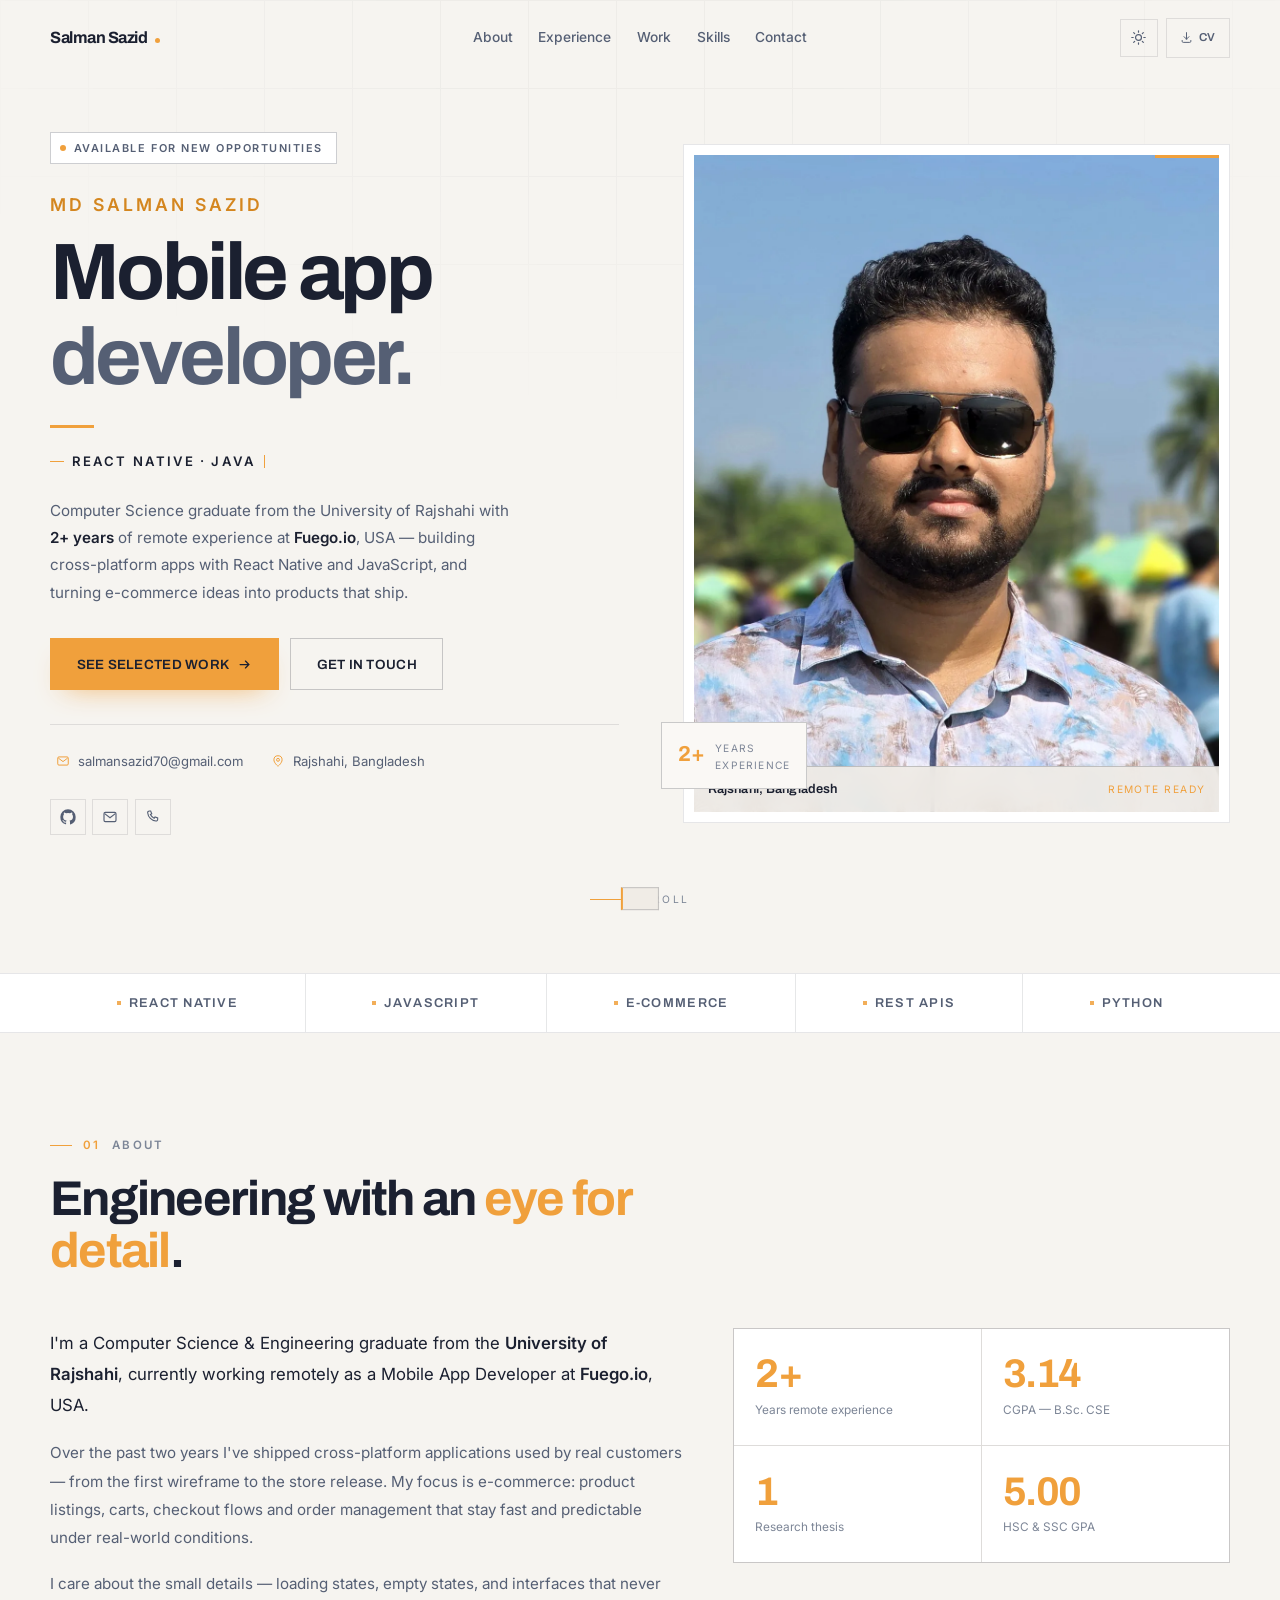
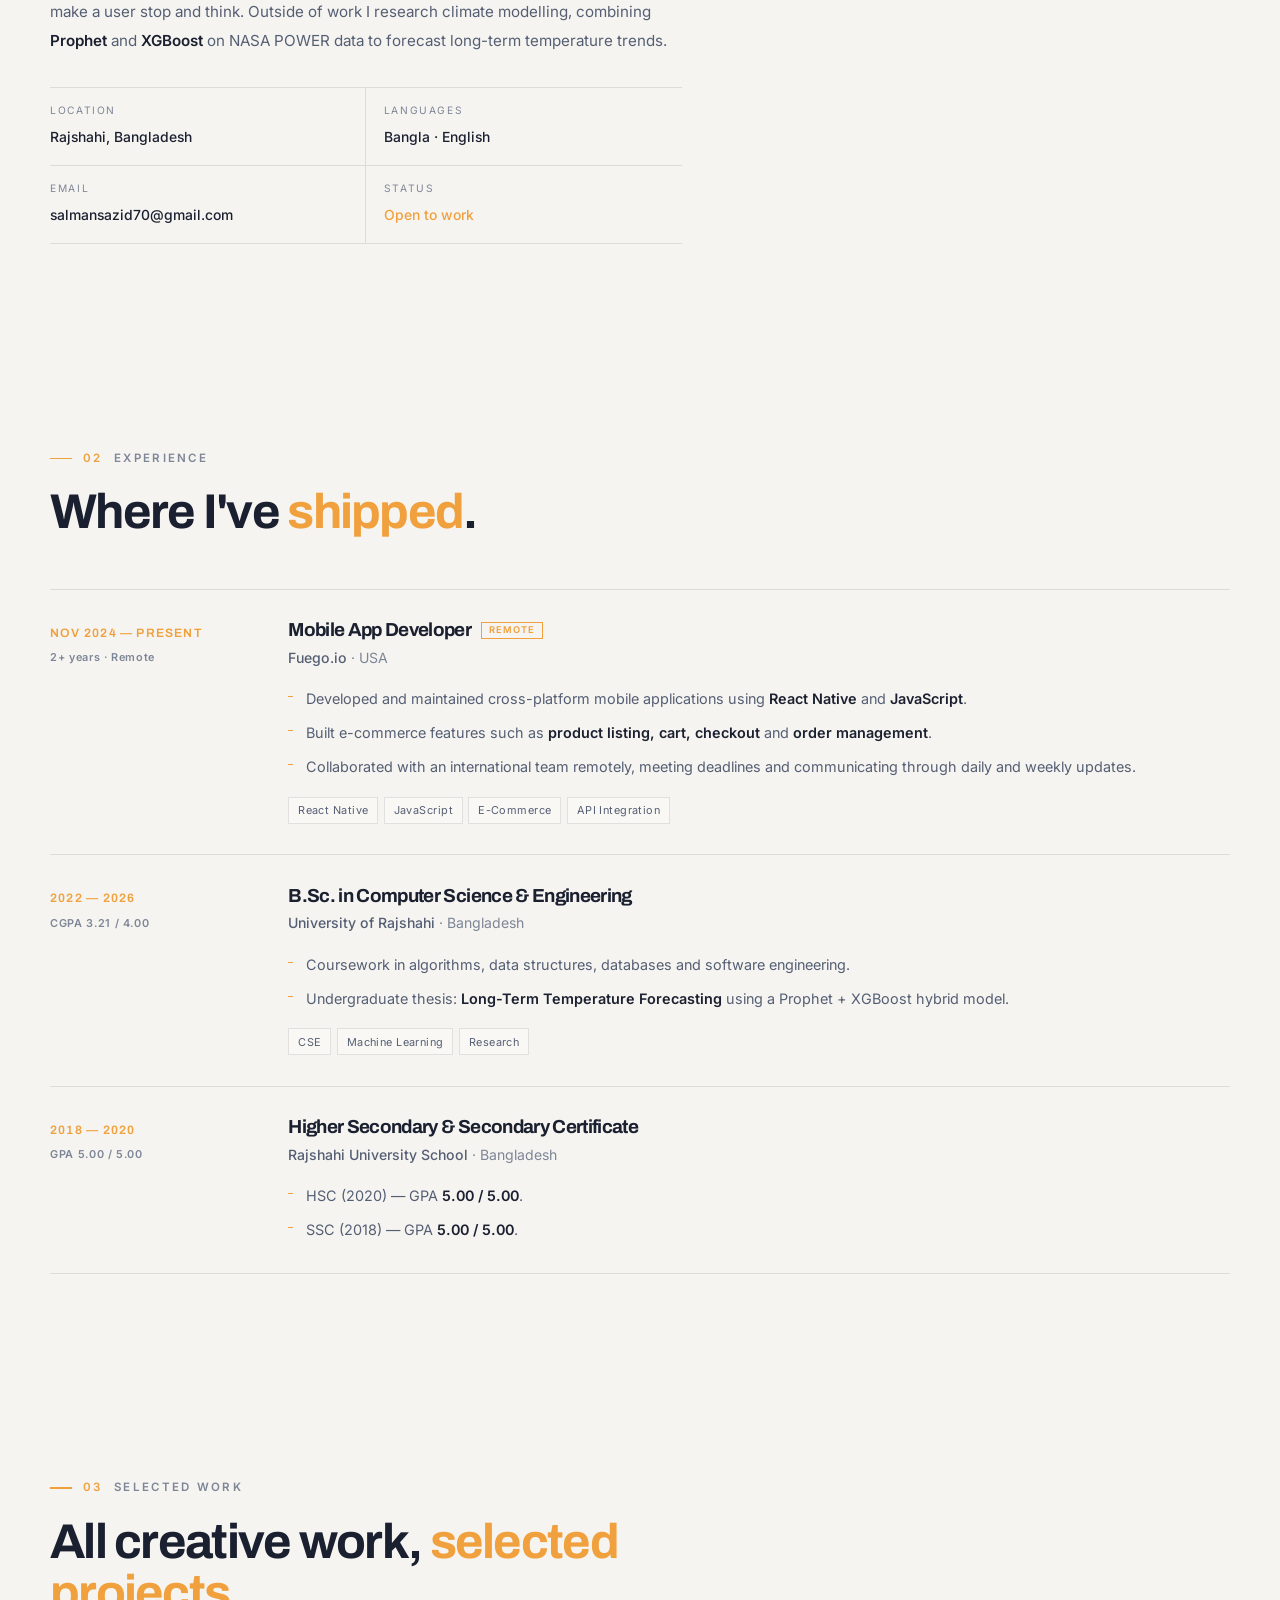
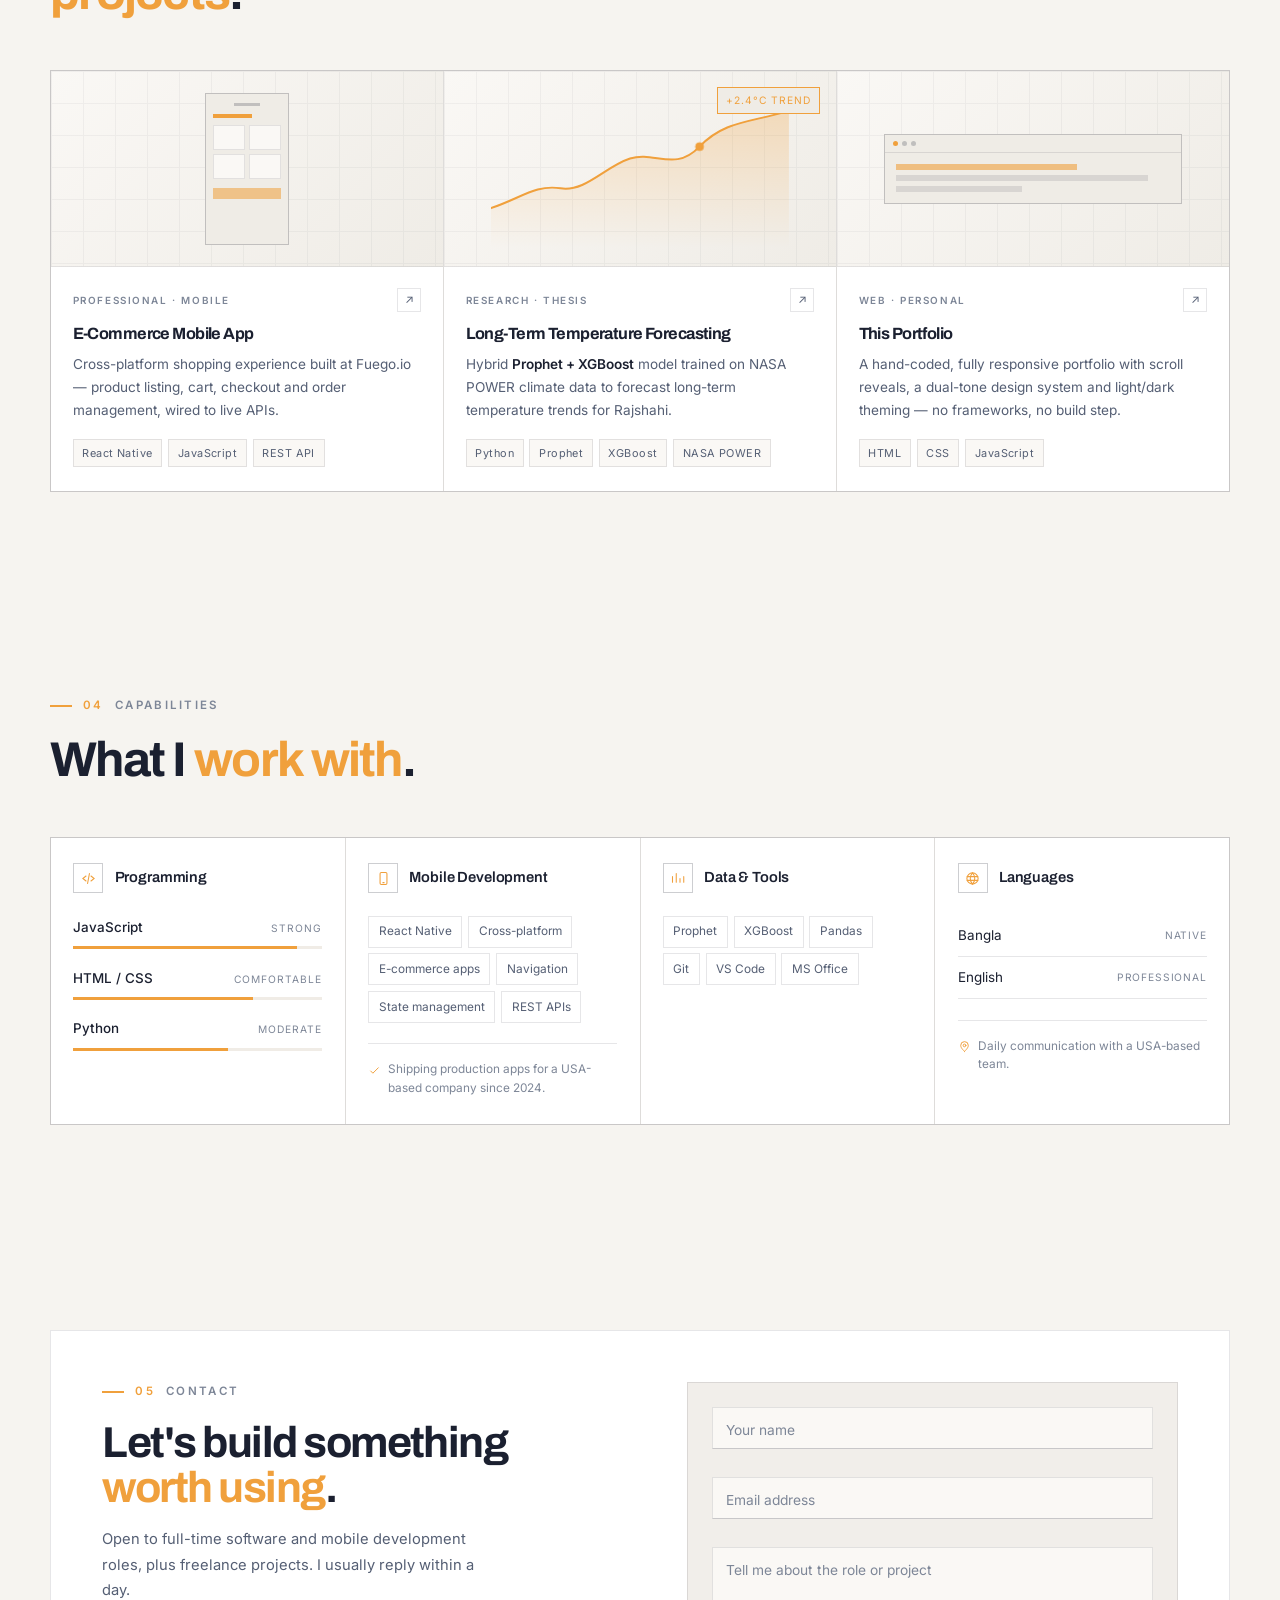
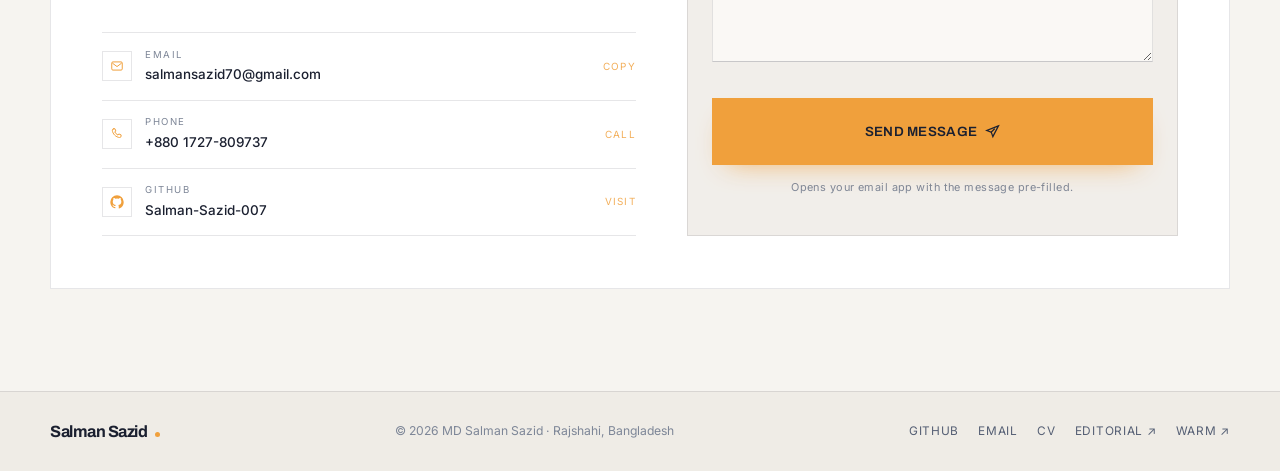
==== commit 593ec182: "Add footer links to the editorial and warm editions Two links only — the amber design itself is unch" ====
--- a/index.html
+++ b/index.html
@@ -540,6 +540,8 @@
       <a href="https://github.com/Salman-Sazid-007" target="_blank" rel="noopener">GitHub</a>
       <a href="mailto:salmansazid70@gmail.com">Email</a>
       <a href="assets/files/Md-Salman-Sazid-CV.pdf" download>CV</a>
+      <a href="editorial/" title="Editorial edition">Editorial ↗</a>
+      <a href="warm/" title="Warm edition">Warm ↗</a>
     </div>
   </div>
 </footer>
